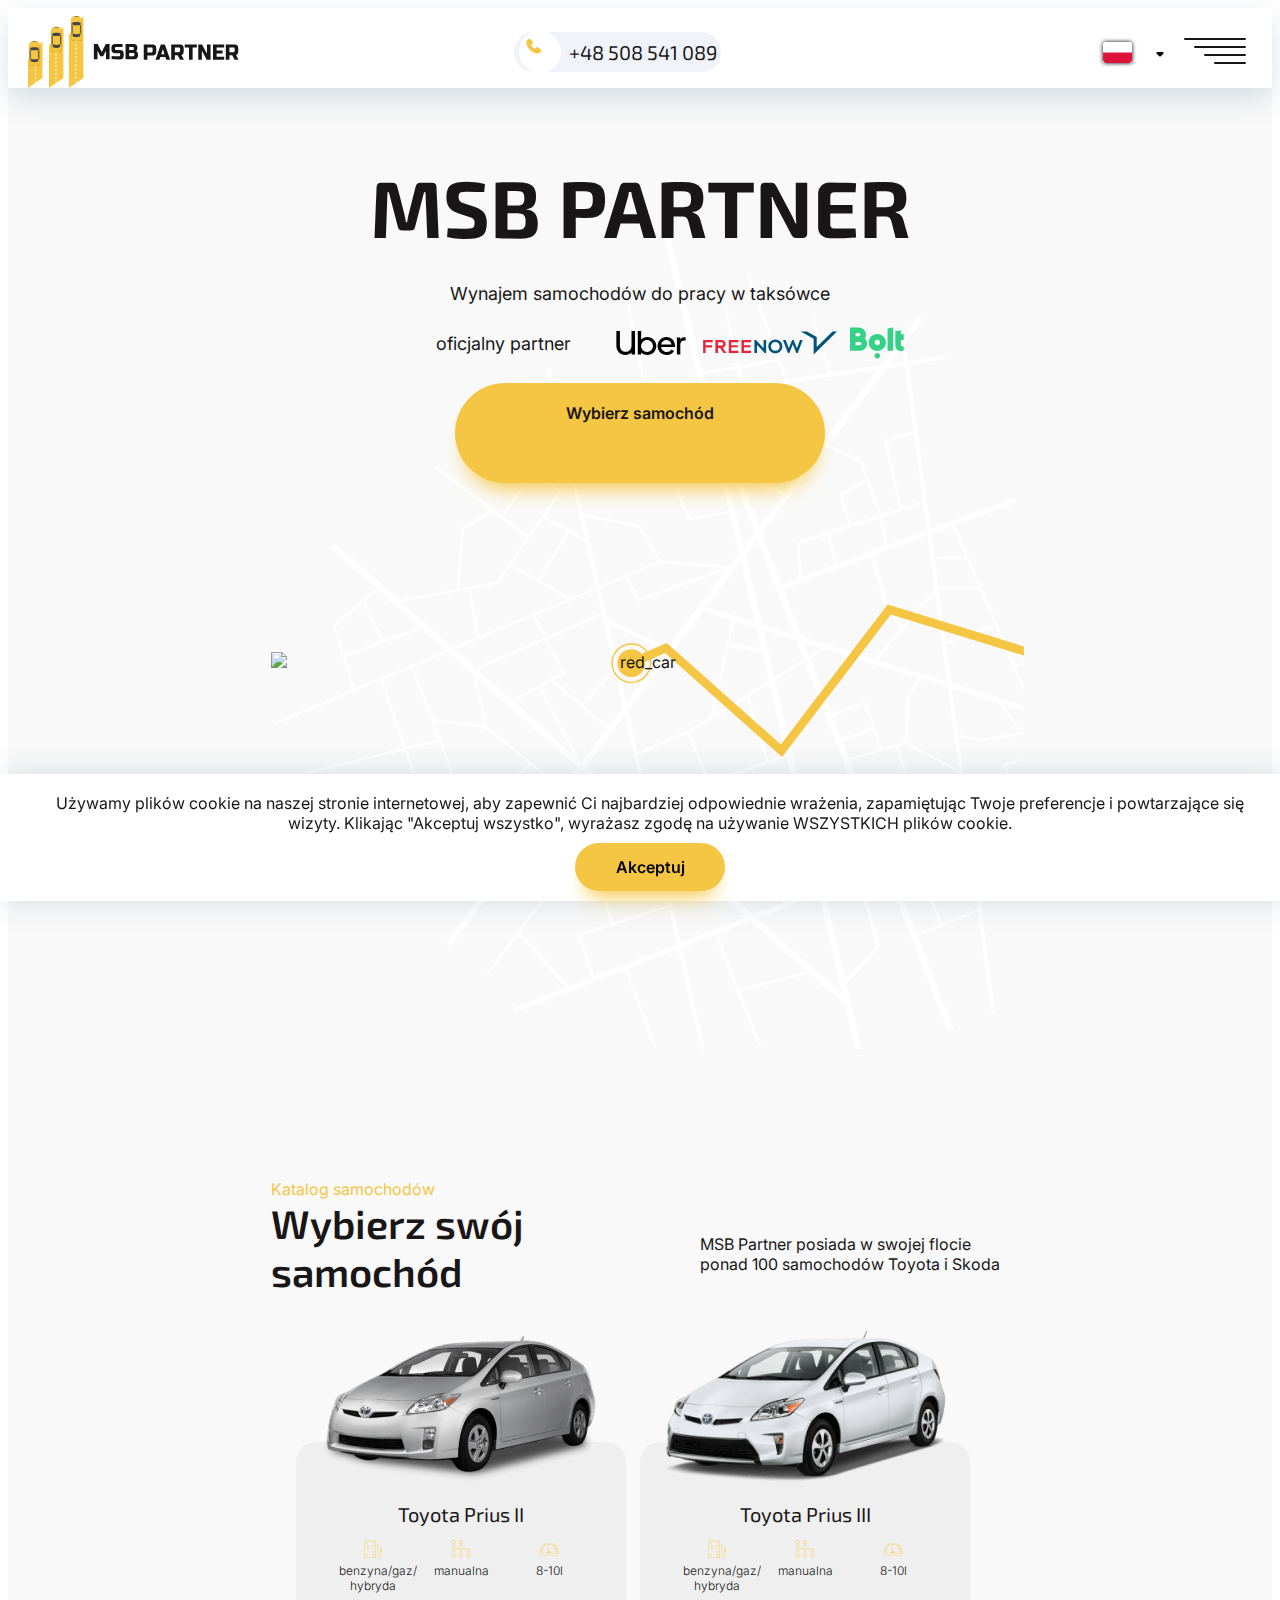
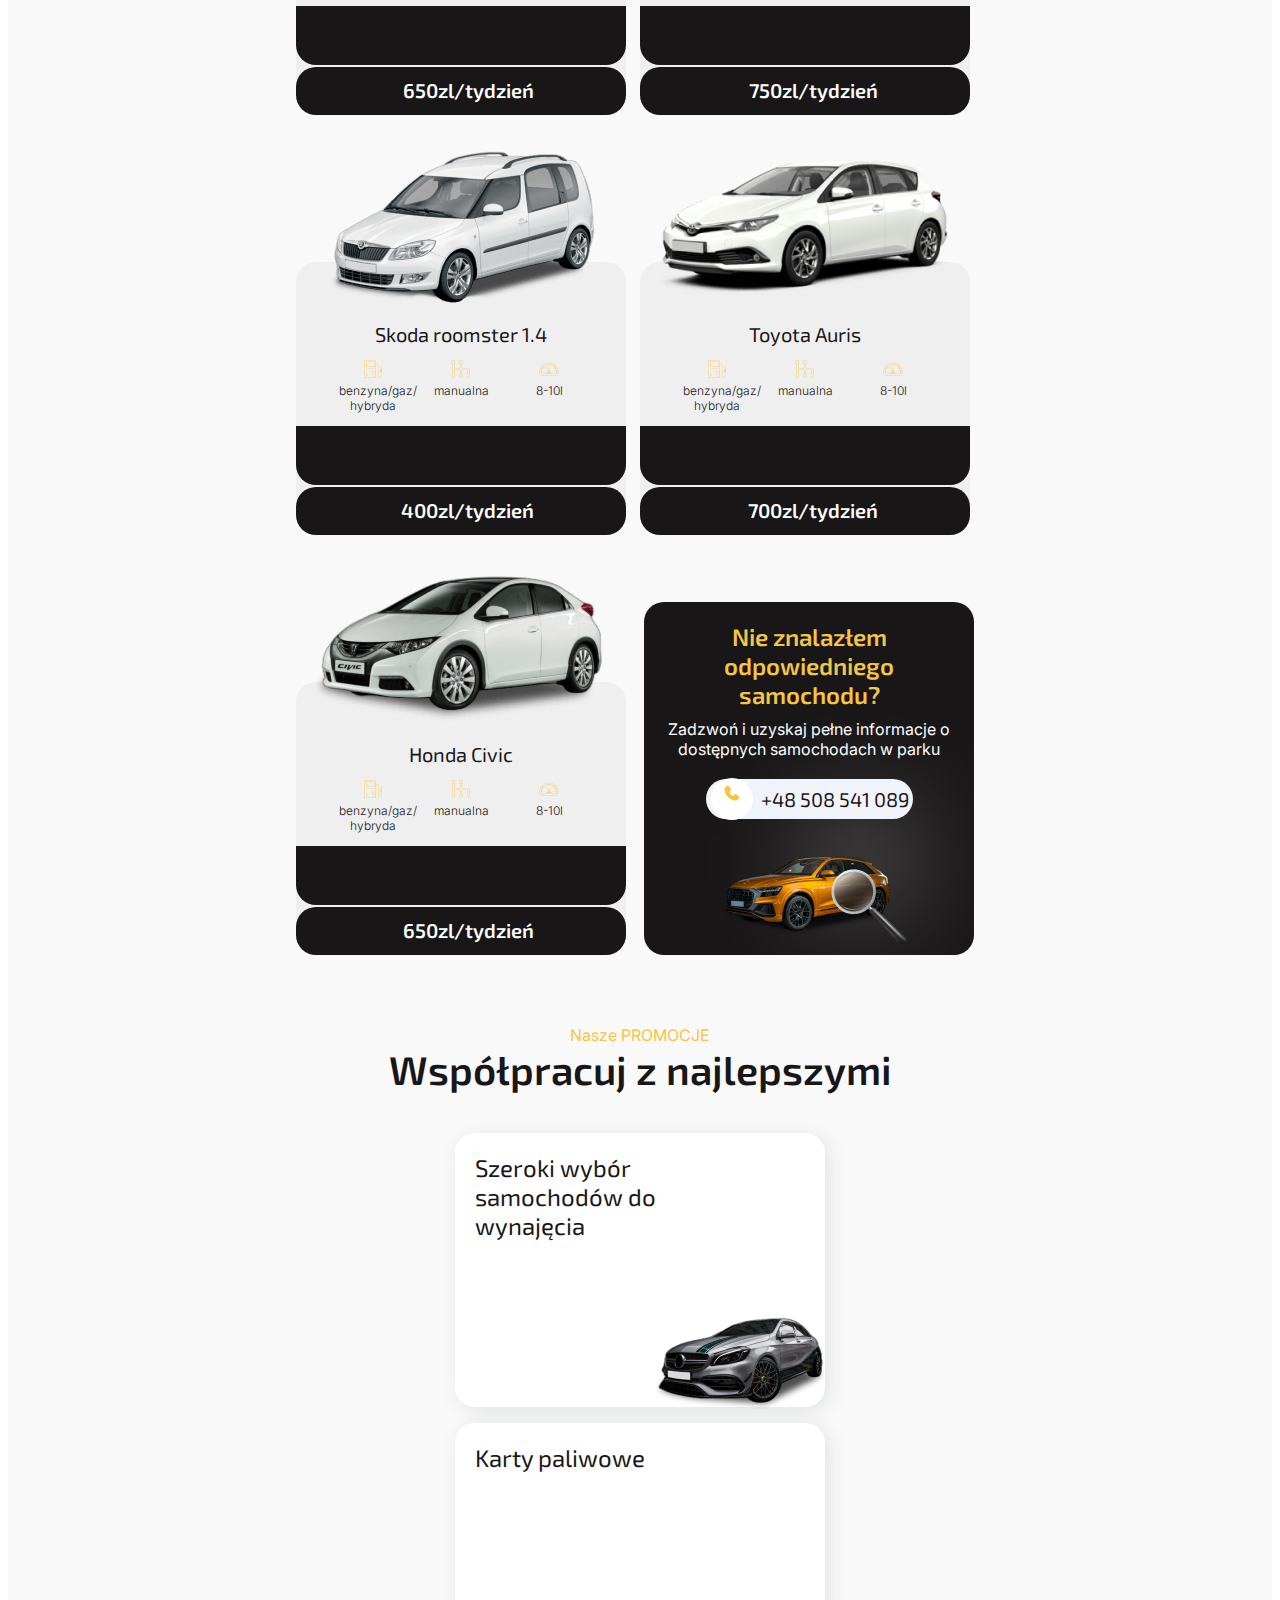
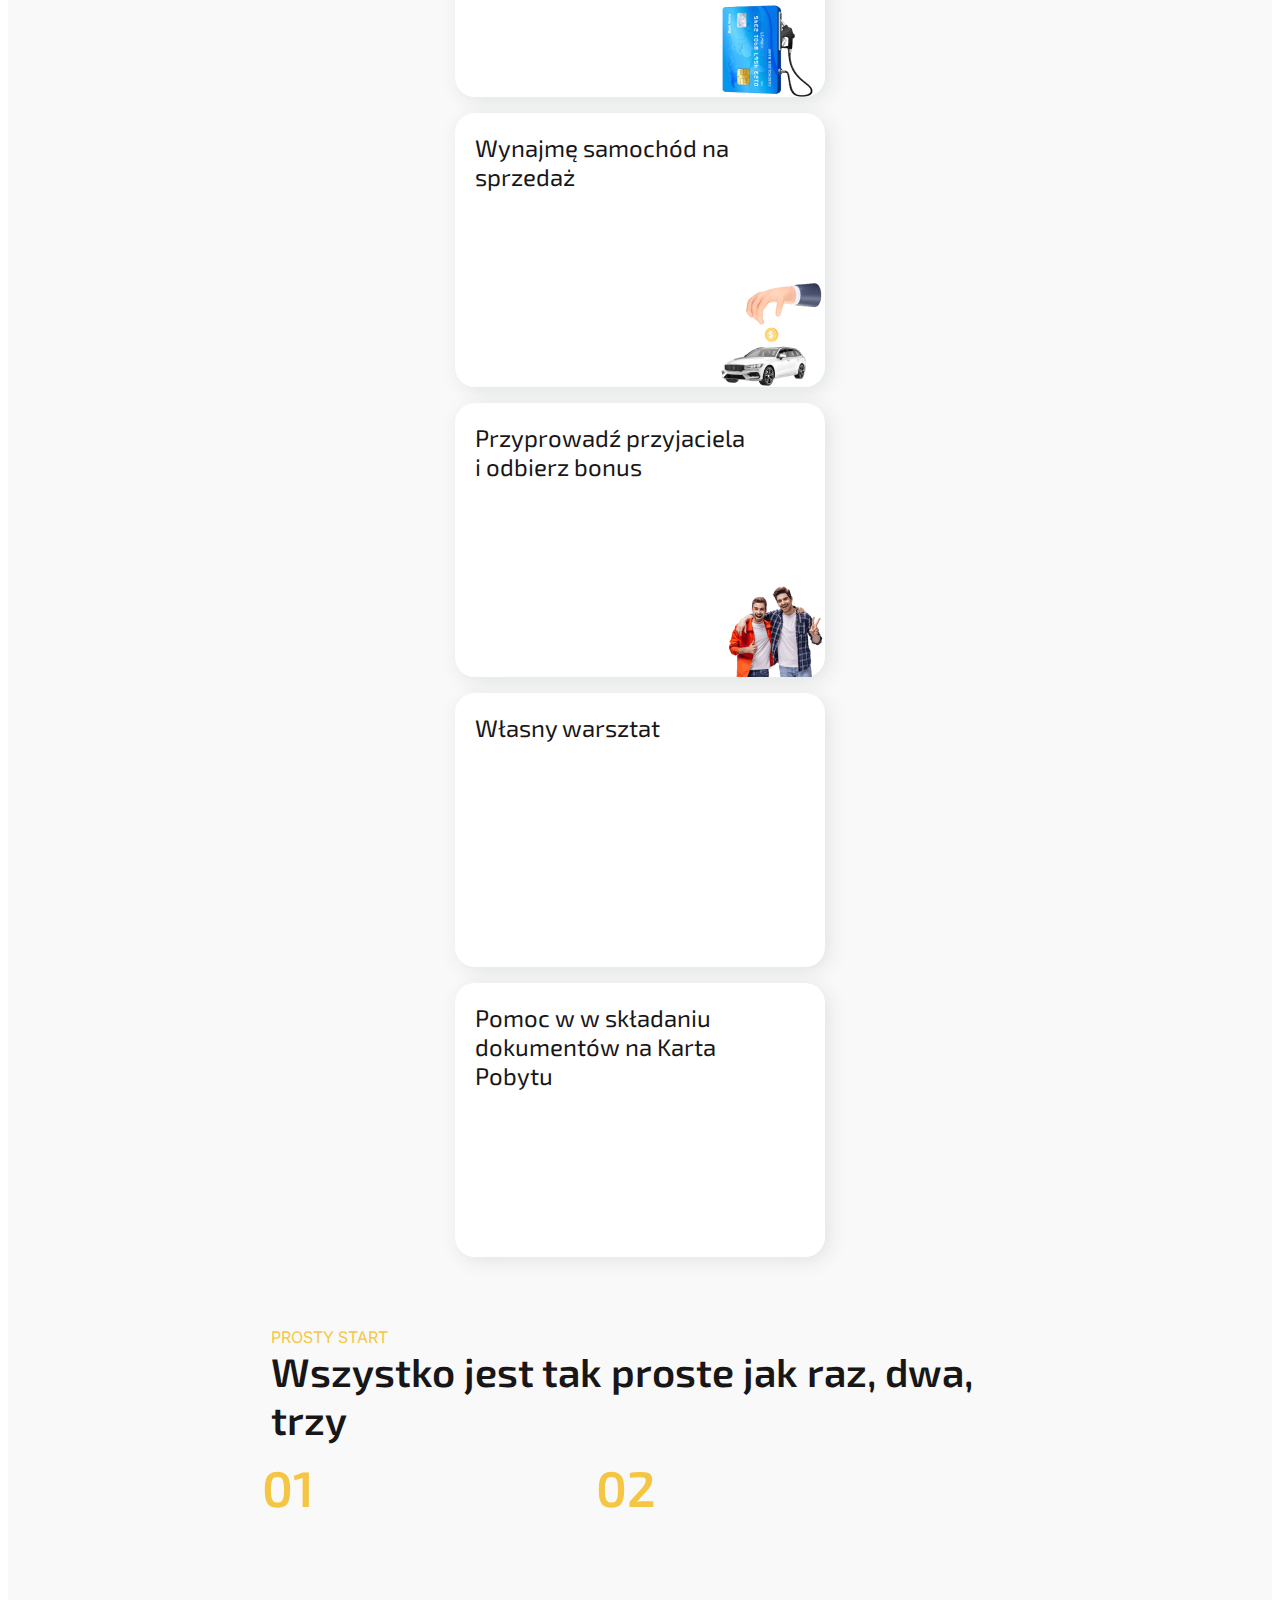
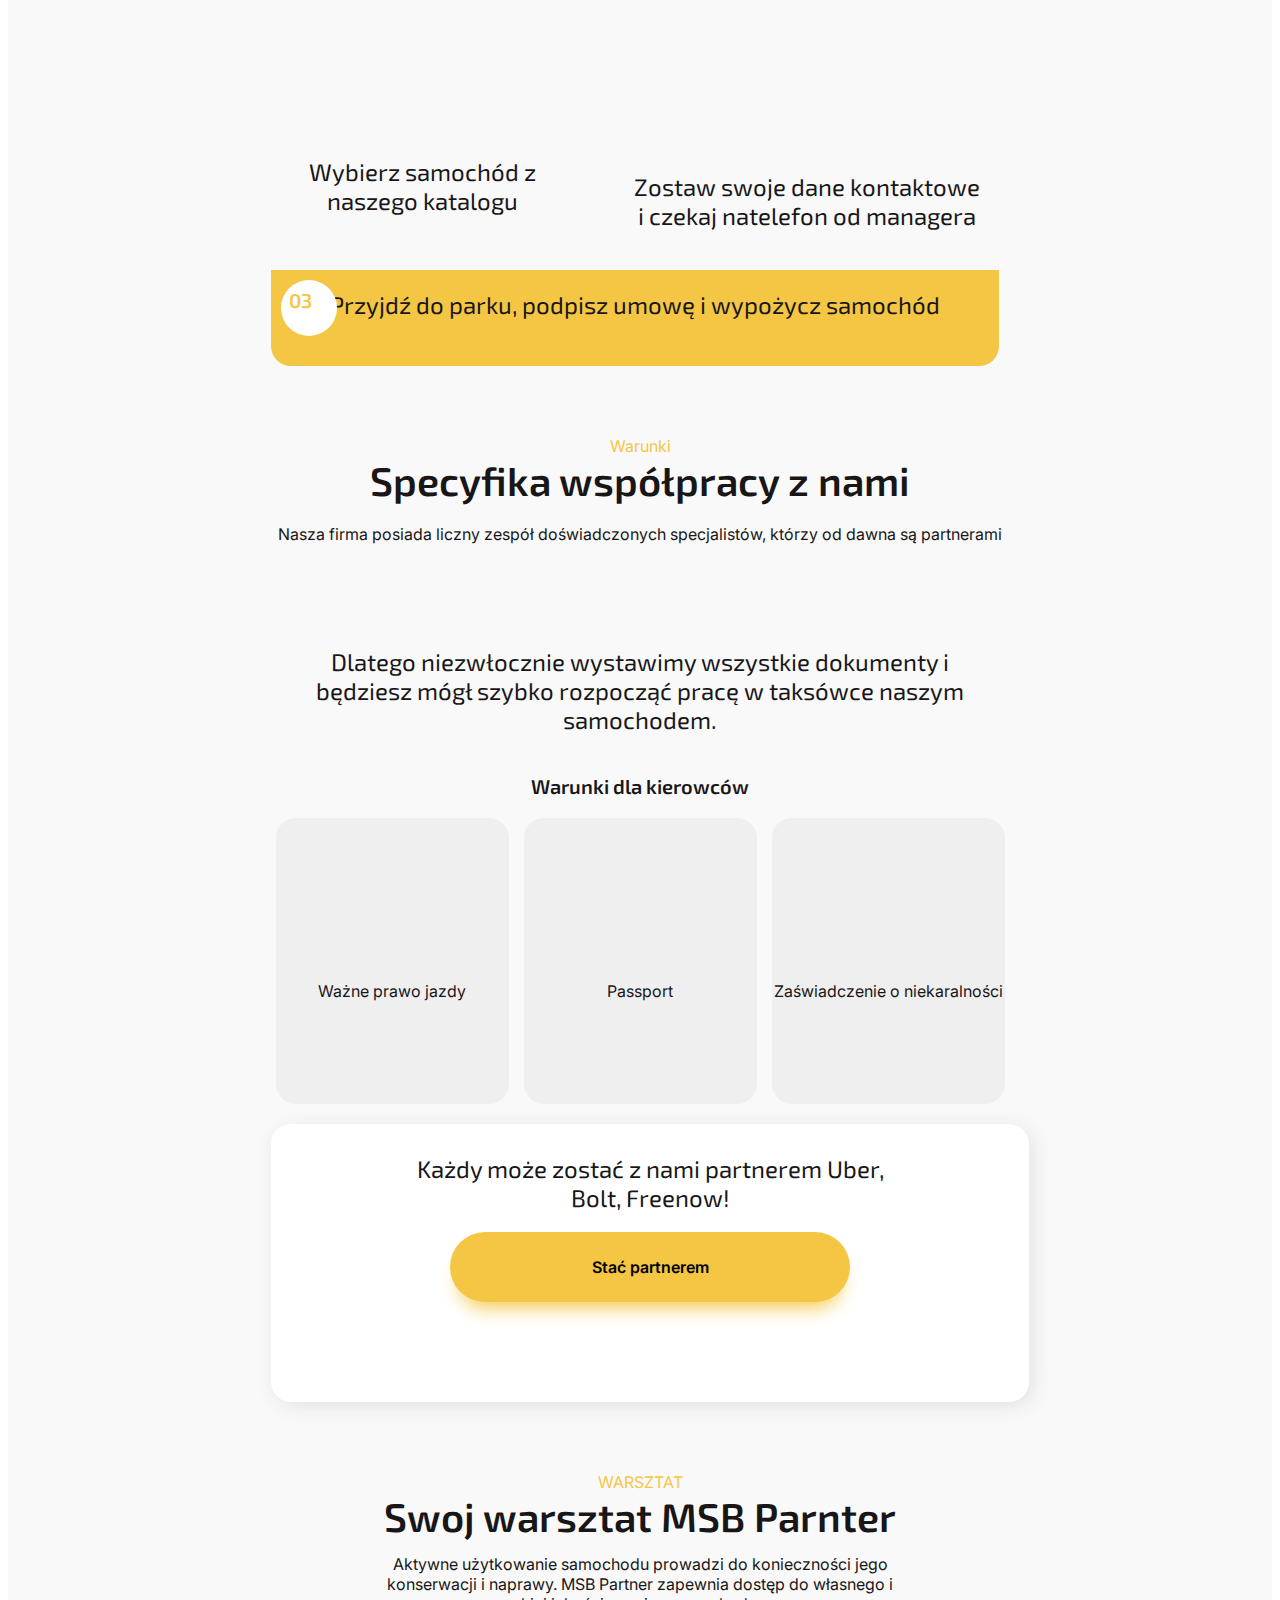
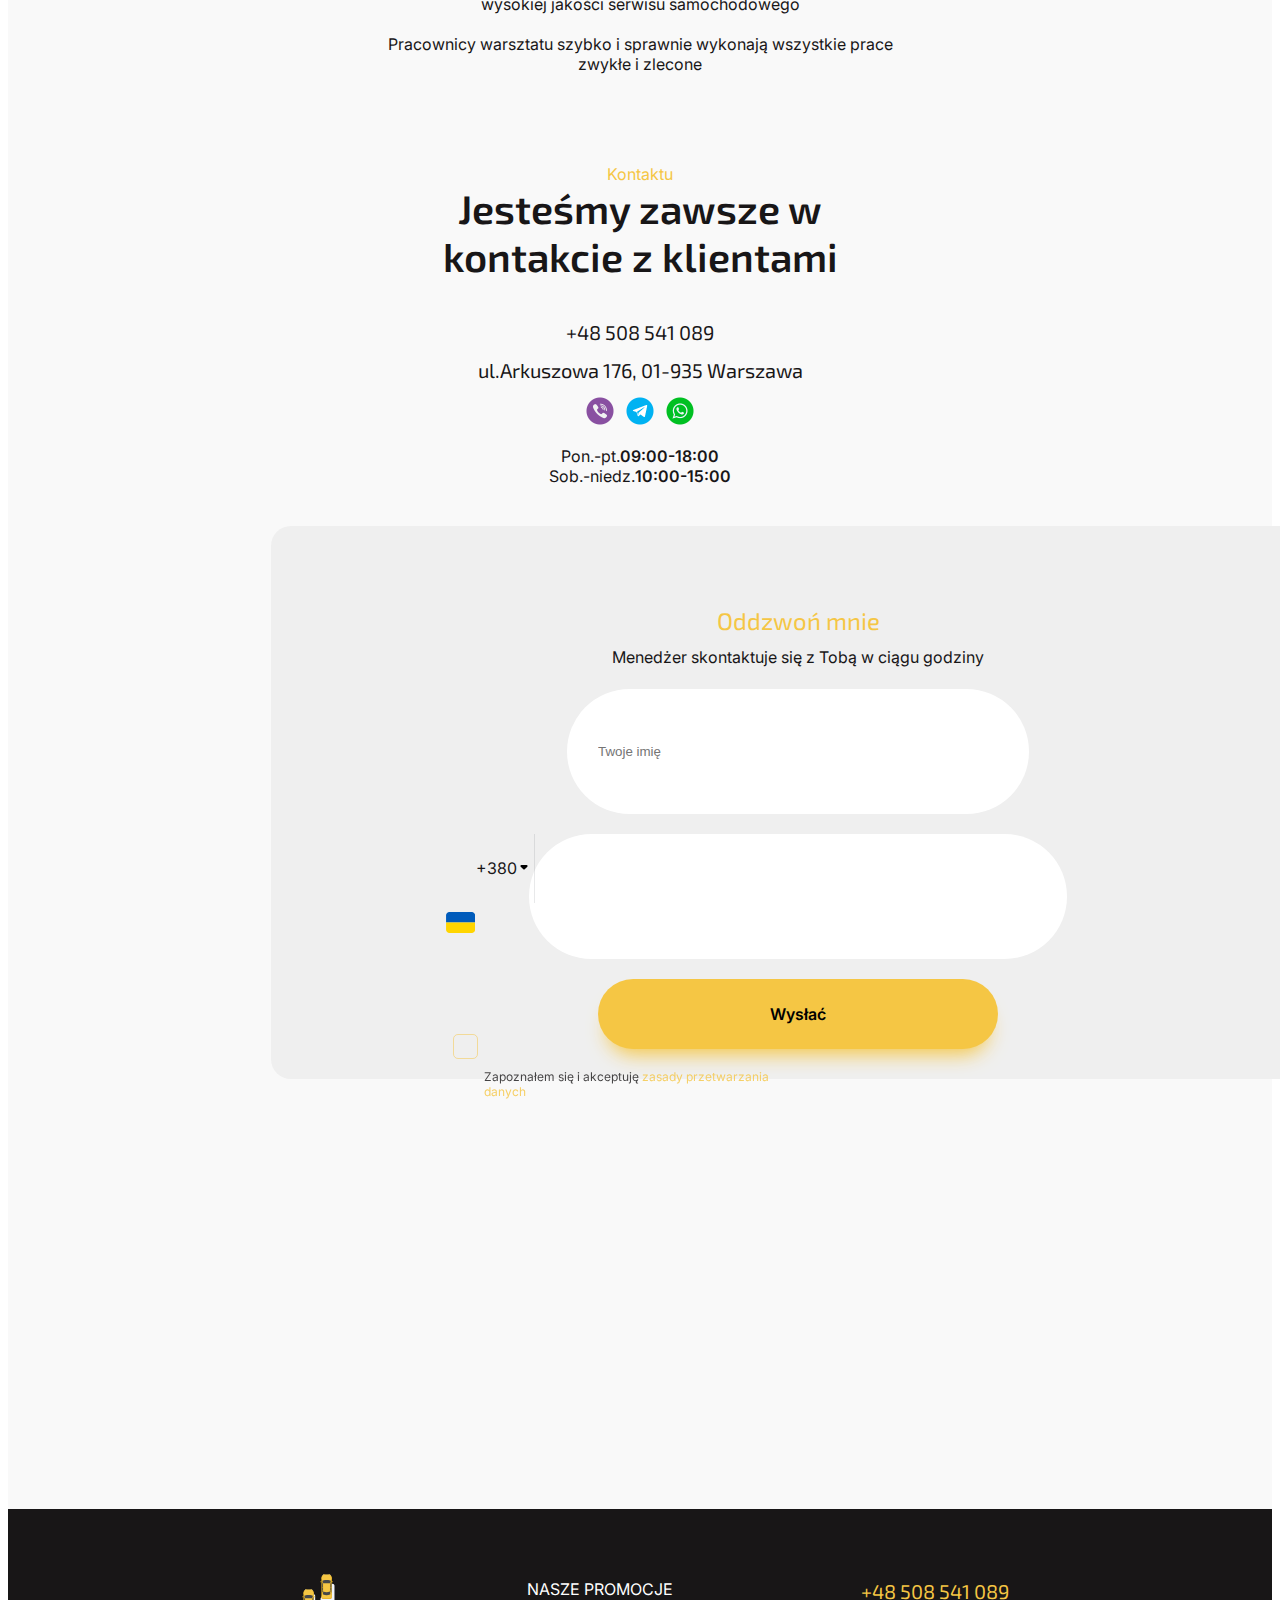
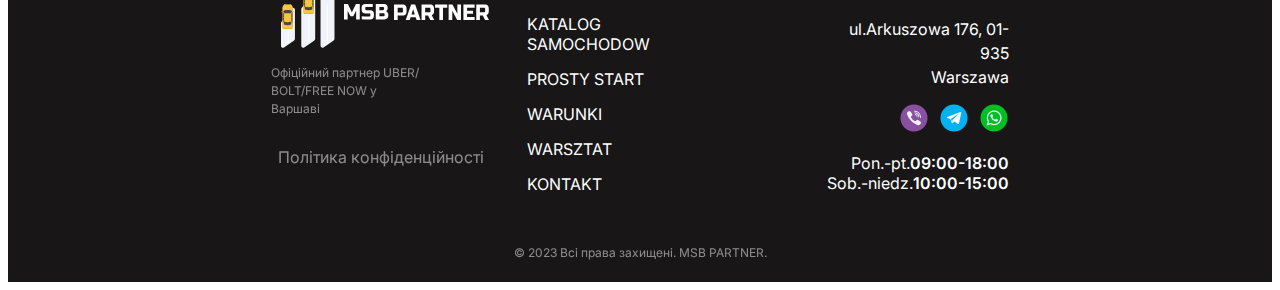
==== index_pl.html @ 636a60bf "added cookies box&rules" ====
<!DOCTYPE html>
<html lang="pl">
<head>
    <meta charset="UTF-8">
    <meta name="viewport" content="width=device-width, initial-scale=1.0">
    <meta name="description" content="Wynajem samochodu w Polsce do pracy w takim! Szeroki wybór">
    <link href="
    https://cdn.jsdelivr.net/npm/basiclightbox@5.0.4/dist/basicLightbox.min.css
    " rel="stylesheet">
    <title>MSB PARTNER</title>
    <link rel="icon" type="image/png" href="./images/favicon-msb.png">
    <link
    rel="stylesheet"
    href="https://cdnjs.cloudflare.com/ajax/libs/modern-normalize/2.0.0/modern-normalize.min.css"
    integrity="sha512-4xo8blKMVCiXpTaLzQSLSw3KFOVPWhm/TRtuPVc4WG6kUgjH6J03IBuG7JZPkcWMxJ5huwaBpOpnwYElP/m6wg=="
    crossorigin="anonymous"
    referrerpolicy="no-referrer"
  />
    <link rel="preconnect" href="https://fonts.googleapis.com">
    <link rel="preconnect" href="https://fonts.gstatic.com" crossorigin>
    <link href="https://fonts.googleapis.com/css2?family=Exo+2:wght@400;600;700&family=Inter:wght@300;400;600&display=swap" rel="stylesheet">
    <link rel="stylesheet" href="./css/styles.css">
</head>
<body>
    <header class="header">
            <div class="icon-flexbox">
              <div class="header-icons-flexbox">
                <svg class="icon-logo">
                    <use href="./images/sprite.svg#icon-logo"></use>
                </svg>
                <div class="header-location">
                    <img src="./images/desktop/location-animation.gif" alt="location-animation" loading="lazy">
                <p class="header-location-title">Warszawa</p>
                </div>
              </div>
                <div class="catalog-car-phonebox-button header-button">
                    <div class="catalog-car-phonebox-cell-box">
                        <svg width="18" height="18">
                            <use href="./images/sprite.svg#icon-phone"></use>
                          </svg>
                    </div>
                    <a href="tel:+48508541089"  class="catalog-car-phonebox-number">+48 508 541 089</a>
                </div>   
                <div class="header-flexbox">
                    <div class="header-menu-languages">
                        <div class="js-header-open-lang js-header-close-lang" role="list" aria-expanded="false">
            
                                <div class="js-header-current-lang hamburger-menu-icon-lang"><svg  class="svg-countries header-svg-countries" id="p" width="29" height="21">
                                    <use href="./images/sprite.svg#icon-poland_lang"></use>
                                  </svg></div>
                                  <svg class="header-arrow_down js-header-open-lang" width="10" height="5" >
                                    <use href="./images/sprite.svg#icon-arrow_down"></use>
                                  </svg>
                                  <svg class=" header-arrow_up hidden" width="10" height="5" >
                                    <use href="./images/sprite.svg#icon-arrow_up"></use>
                                  </svg>
                        </div>
                        <div class="language-switcher header-language-switcher js-header-lang-container">
                            <ul class="language-switcher-flexbox">
                                <li>
                                    <svg class="icon-countries" id="u" width="29" height="21">
                                      <use href="./images/sprite.svg#icon-ukr_lang"></use>
                                    </svg>
                                </li>
                                <li>
                                    <svg class="icon-countries" id="a" width="29" height="21" style="border-radius: 2px;">
                                      <use href="./images/sprite.svg#icon-american_lang"></use>
                                    </svg>
                                </li>
                                <li>
                                    <svg class="icon-countries" id="r" width="29" height="21" >
                                      <use href="./images/sprite.svg#icon-rus_lang"></use>
                                    </svg>
                                </li>
                            </ul>
                        </div>
                </div>
                <ul class="contacts-list-icons header-list-icons">
                    <li class="contacts-list-icons-item">
                        <img 
                srcset="./images/icons/viber@1x-min.png 1x, ./images/icons/viber@2x-min.png 2x"
                 src="./images/icons/viber@1x-min.png"
                 loading="lazy"
                alt="viber" 
                width="30"
                height="30">
                    </li>
                    <li class="contacts-list-icons-item">
                        <img 
                srcset="./images/icons/telegram@1x-min.png 1x, ./images/icons/telegram@2x-min.png 2x"
                 src="./images/icons/telegram@1x-min.png"
                 loading="lazy"
                alt="telegram" 
                width="30"
                height="30">
                    </li>
                    <li class="contacts-list-icons-item">
                        <img 
                srcset="./images/icons/whatsapp@1x-min.png 1x, ./images/icons/whatsapp@2x-min.png 2x"
                 src="./images/icons/whatsapp@1x-min.png"
                 loading="lazy"
                alt="whatsapp" 
                width="30"
                height="30">
                    </li>
                </ul>
                <button type="button" class="menu-button js-open-menu" aria-expanded="false"  >
                    <svg class="icon-menu">
                        <use href="./images/sprite.svg#icon-menu"></use>
                    </svg>
                </button>
                <button type="button" class="menu-button-cross js-close-menu hidden" ><svg ><use href="./images/sprite.svg#icon-menu-cross"></use></svg></button>
                </div>
    
              </div>
              <nav class="header-nav">
                <div class="header-nav-list">
                    <ul class="header-nav-list-flex">
                        <li><a class="header-link" href="#benefits">Nasze PROMOCJE </a></li>
                         <li> 
                  <svg class="" width="14" height="14">
                    <use href="./images/sprite.svg#icon-catalog-white"></use>
                  </svg>
                    <a class="header-link hamburger-menu-current-link" href="#catalog">KATALOG Samochodow</a></li>
                        <li> <a class="header-link" href="#start-steps">PROSTY START</a></li>
                        <li>  <a class="header-link" href="#conditions">WARUNKI</a></li>
                        <li><a class="header-link" href="#car-service-station">warsztat</a></li>
                        <li><a class="header-link" href="#contacts">kontakt</a></li>
                    </ul>
                </div>    
               </nav>
    </header>
    <main>
        <section >
            <div class="container hero">
                   <div> 
                    <svg class="icon-background" width="396" height="411">
                    <use href="./images/sprite.svg#icon-background"></use>
                  </svg>
                  <svg class="icon-background-desktop" width="1017" height="882">
                    <use href="./images/sprite.svg#icon-background_desktop"></use>
                  </svg>
                  <h1 class="hero-title">MSB PARTNER</h1>
                <div class="header-check">
                    <img class="check-animation" src="./images/desktop/check-animation.gif" alt="check-animation" loading="lazy" width="40" height="40">
                    <p class="hero-text">Wynajem samochodów do pracy w taksówce</p>
                </div>
                 <div class="header-check">
                    <img class="check-animation" src="./images/desktop/check-animation.gif" loading="lazy" alt="check-animation" width="40" height="40">
                    <p class="hero-text hero-partner">oficjalny partner</p>
                 </div>
                    <div class="logo-flexbox">
                     <svg>
                         <use href="./images/sprite.svg#icon-logo-uber"></use>
                       </svg>
                       <svg>
                         <use href="./images/sprite.svg#icon-logo-freenow"></use>
                       </svg>
                       <svg>
                           <use href="./images/sprite.svg#icon-logo-bolt"></use>
                         </svg>
                    </div>
                <a href="#catalog" class="hero-button-link-text hero-button">Wybierz samochód</a>
                    </div>
                    <div><img
                        class="hero-car-img" 
                        src="./images/bg-car.png"
                        width="759"
                        height="470"
                        loading="lazy"
                        alt="red_car"
                      /></div>
            </div>  
        </section>
        <section id="catalog">
            <div class="container catalog">
                <h2 class="catalog-title">Katalog samochodów</h2>
               <div class="catalog-text-flex">
                <h3 class="catalog-text">Wybierz swój samochód</h3>
                <p class="catalog-paragraph">MSB Partner posiada w swojej flocie ponad 100 samochodów Toyota i Skoda </p>
               </div>
                <ul class="catalog-car-list">
                    <li class="catalog-car-item">
                        <img 
                        class="catalog-car-img"
                        srcset="./images/cars-catalog/toyota_prius_II@1x-min.png 1x, ./images/cars-catalog/toyota_prius_II@2x-min.png 2x"
                         src="./images/cars-catalog/toyota_prius_II@1x-min.png"
                         loading="lazy"
                        alt="toyota_prius_II" 
                         width="290" height="155" >
                        <div class="catalog-car">
                            <h4 class="catalog-car-title">Toyota Prius II</h4>
                            <ul class="catalog-car-flexbox">
                                <li>
                                    <svg class="" width="20" height="20">
                                      <use href="./images/sprite.svg#icon-petrol"></use>
                                    </svg>
                                    <p class="catalog-car-text">benzyna/gaz/ hybryda</p>
                                </li>
                                <li>
                                    <svg class="" width="20" height="20">
                                        <use href="./images/sprite.svg#icon-gears"></use>
                                      </svg>
                                      <p class="catalog-car-text">manualna</p>
                                </li>
                                <li>
                                    <svg class="" width="20" height="20">
                                        <use href="./images/sprite.svg#icon-speed"></use>
                                      </svg>
                                      <p class="catalog-car-text">8-10l </p>
                                </li>
                            </ul>
                            <div class="catalog-car-overlay">
                               <div class="catalog-car-overlay-margin">
                                <div class="catalog-car-overlay-flexbox"> <p class="catalog-car-overlay-title">Miesiąc </p>
                                    <p class="catalog-car-overlay-text">2880zl</p></div>
                                    <div class="catalog-car-overlay-line"></div>
                               </div>
                               <div>
                                <div class="catalog-car-overlay-flexbox"> <p class="catalog-car-overlay-title">1-2 dni</p>
                                    <p class="catalog-car-overlay-text">93-186zl</p></div>
                                    <div class="catalog-car-overlay-line"></div>
                               </div>
                               <button type="button" class="catalog-car-overlay-button"> Wynajem </button>
                            </div>
                            <div class="catalog-car-price">
                                <p class="catalog-car-price-title">650zl/tydzień</p>
                            </div>
                            
                        </div>
                    </li>
    
                    <li class="catalog-car-item">
                        <img 
                            srcset="./images/cars-catalog/toyota_prius_III@1x-min.png 1x, ./images/cars-catalog/toyota_prius_III@2x-min.png 2x"
                             src="./images/cars-catalog/toyota_prius_III@1x-min.png"
                             loading="lazy"
                            alt="toyota_prius_III" 
                            class="catalog-car-img"
                             width="290" height="155" >
                        <div class="catalog-car">
                            
                            <h4 class="catalog-car-title">Toyota Prius ІІІ </h4>
                            <ul class="catalog-car-flexbox">
                                <li>
                                    <svg class="" width="20" height="20">
                                      <use href="./images/sprite.svg#icon-petrol"></use>
                                    </svg>
                                    <p class="catalog-car-text">benzyna/gaz/ hybryda</p>
                                </li>
                                <li>
                                    <svg class="" width="20" height="20">
                                        <use href="./images/sprite.svg#icon-gears"></use>
                                      </svg>
                                      <p class="catalog-car-text">manualna</p>
                                </li>
                                <li>
                                    <svg class="" width="20" height="20">
                                        <use href="./images/sprite.svg#icon-speed"></use>
                                      </svg>
                                      <p class="catalog-car-text">8-10l </p>
                                </li>
                            </ul>
                            <div class="catalog-car-overlay">
                               <div class="catalog-car-overlay-margin">
                                <div class="catalog-car-overlay-flexbox"> <p class="catalog-car-overlay-title">Miesiąc </p>
                                    <p class="catalog-car-overlay-text">3320zl</p></div>
                                    <div class="catalog-car-overlay-line"></div>
                               </div>
                               <div>
                                <div class="catalog-car-overlay-flexbox"> <p class="catalog-car-overlay-title">1-2 dni</p>
                                    <p class="catalog-car-overlay-text">107-214zl</p></div>
                                    <div class="catalog-car-overlay-line"></div>
                               </div>
                               <button type="button" class="catalog-car-overlay-button "> Wynajem </button>
                            </div>
                            <div class="catalog-car-price">
                                <p class="catalog-car-price-title">750zl/tydzień</p>
                            </div>
                            
                        </div>
                    </li>
                   
                    <li class="catalog-car-item">
                        <img 
                            srcset="./images/cars-catalog/skoda_roomster@1x-min.png 1x, ./images/cars-catalog/skoda_roomster@2x-min.png 2x"
                             src="./images/cars-catalog/skoda_roomster@1x-min.png"
                             loading="lazy"
                            alt="skoda_roomster" 
                            class="catalog-car-img"
                             width="290" height="155" >
                        <div class="catalog-car">
                            
                            <h4 class="catalog-car-title">Skoda roomster 1.4</h4>
                            <ul class="catalog-car-flexbox">
                                <li>
                                    <svg class="" width="20" height="20">
                                      <use href="./images/sprite.svg#icon-petrol"></use>
                                    </svg>
                                    <p class="catalog-car-text">benzyna/gaz/ hybryda</p>
                                </li>
                                <li>
                                    <svg class="" width="20" height="20">
                                        <use href="./images/sprite.svg#icon-gears"></use>
                                      </svg>
                                      <p class="catalog-car-text">manualna</p>
                                </li>
                                <li>
                                    <svg class="" width="20" height="20">
                                        <use href="./images/sprite.svg#icon-speed"></use>
                                      </svg>
                                      <p class="catalog-car-text">8-10l </p>
                                </li>
                            </ul>
                            <div class="catalog-car-overlay">
                               <div class="catalog-car-overlay-margin">
                                <div class="catalog-car-overlay-flexbox"> <p class="catalog-car-overlay-title">Miesiąc </p>
                                    <p class="catalog-car-overlay-text">1770zl</p></div>
                                    <div class="catalog-car-overlay-line"></div>
                               </div>
                               <div>
                                <div class="catalog-car-overlay-flexbox"> <p class="catalog-car-overlay-title">1-2 dni</p>
                                    <p class="catalog-car-overlay-text">57-114zl</p></div>
                                    <div class="catalog-car-overlay-line"></div>
                               </div>
                               <button type="button" class="catalog-car-overlay-button "> Wynajem </button>
                            </div>
                            <div class="catalog-car-price">
                                <p class="catalog-car-price-title">400zl/tydzień</p>
                            </div>
                            
                        </div>
                    </li>
                   
                    <li class="catalog-car-item">
                        <img 
                            srcset="./images/cars-catalog/toyota_auris@1x-min.png 1x, ./images/cars-catalog/toyota_auris@2x-min.png 2x"
                             src="./images/cars-catalog/toyota_auris@1x-min.png"
                             loading="lazy"
                            alt="toyota_auris" 
                            class="catalog-car-img"
                             width="290" height="155" >
                        <div class="catalog-car">
                            
                            <h4 class="catalog-car-title">Toyota Auris</h4>
                            <ul class="catalog-car-flexbox">
                                <li>
                                    <svg class="" width="20" height="20">
                                      <use href="./images/sprite.svg#icon-petrol"></use>
                                    </svg>
                                    <p class="catalog-car-text">benzyna/gaz/ hybryda</p>
                                </li>
                                <li>
                                    <svg class="" width="20" height="20">
                                        <use href="./images/sprite.svg#icon-gears"></use>
                                      </svg>
                                      <p class="catalog-car-text">manualna</p>
                                </li>
                                <li>
                                    <svg class="" width="20" height="20">
                                        <use href="./images/sprite.svg#icon-speed"></use>
                                      </svg>
                                      <p class="catalog-car-text">8-10l </p>
                                </li>
                            </ul>
                            <div class="catalog-car-overlay">
                               <div class="catalog-car-overlay-margin">
                                <div class="catalog-car-overlay-flexbox"> <p class="catalog-car-overlay-title">Miesiąc </p>
                                    <p class="catalog-car-overlay-text">3100zl</p></div>
                                    <div class="catalog-car-overlay-line"></div>
                               </div>
                               <div>
                                <div class="catalog-car-overlay-flexbox"> <p class="catalog-car-overlay-title">1-2 dni</p>
                                    <p class="catalog-car-overlay-text">100-200zl</p></div>
                                    <div class="catalog-car-overlay-line"></div>
                               </div>
                               <button type="button" class="catalog-car-overlay-button"> Wynajem </button>
                            </div>
                            <div class="catalog-car-price">
                                <p class="catalog-car-price-title">700zl/tydzień</p>
                            </div>
                            
                        </div>
                    </li>
                    
                    <li class="catalog-car-item">
                        <img 
                            srcset="./images/cars-catalog/honda_civic@1x-min.png 1x, ./images/cars-catalog/honda_civic@2x-min.png 2x"
                             src="./images/cars-catalog/honda_civic@1x-min.png"
                             loading="lazy"
                            alt="honda_civic" 
                            class="catalog-car-img"
                             width="290" height="155" >
                        <div class="catalog-car">
                            
                            <h4 class="catalog-car-title">Honda Civic</h4>
                            <ul class="catalog-car-flexbox">
                                <li>
                                    <svg class="" width="20" height="20">
                                      <use href="./images/sprite.svg#icon-petrol"></use>
                                    </svg>
                                    <p class="catalog-car-text">benzyna/gaz/ hybryda</p>
                                </li>
                                <li>
                                    <svg class="" width="20" height="20">
                                        <use href="./images/sprite.svg#icon-gears"></use>
                                      </svg>
                                      <p class="catalog-car-text">manualna</p>
                                </li>
                                <li>
                                    <svg class="" width="20" height="20">
                                        <use href="./images/sprite.svg#icon-speed"></use>
                                      </svg>
                                      <p class="catalog-car-text">8-10l </p>
                                </li>
                            </ul>
                            <div class="catalog-car-overlay">
                               <div class="catalog-car-overlay-margin">
                                <div class="catalog-car-overlay-flexbox"> <p class="catalog-car-overlay-title">Miesiąc </p>
                                    <p class="catalog-car-overlay-text">2880zl</p></div>
                                    <div class="catalog-car-overlay-line"></div>
                               </div>
                               <div>
                                <div class="catalog-car-overlay-flexbox"> <p class="catalog-car-overlay-title">1-2 dni</p>
                                    <p class="catalog-car-overlay-text">93-186zl</p></div>
                                    <div class="catalog-car-overlay-line"></div>
                               </div>
                               <button type="button" class="catalog-car-overlay-button"> Wynajem </button>
                            </div>
                            <div class="catalog-car-price">
                                <p class="catalog-car-price-title">650zl/tydzień</p>
                            </div>
                            
                        </div>
                    </li>
                </ul>
                <div class="catalog-car-phonebox">
                    <h3 class="catalog-car-phonebox-title">Nie znalazłem odpowiedniego samochodu? </h3>
                    <p class="catalog-car-phonebox-text">Zadzwoń i uzyskaj pełne informacje o dostępnych samochodach w parku</p>
                    <div class="catalog-car-phonebox-button" >
                        <div class="catalog-car-phonebox-cell-box">
                            <svg width="18" height="18">
                                <use href="./images/sprite.svg#icon-phone"></use>
                              </svg>
                        </div>
                        <a href="tel:+48508541089"  class="catalog-car-phonebox-number">+48 508 541 089</a>
                    </div>
                    <picture>
                        <source srcset="./images/mobile/gold_car@1x-min.png 1x, ./images/mobile/gold_car@2x-min.png 2x" media="(max-width: 1511px)"/>
                        <source srcset="./images/desktop/gold_car_desktop@1x-min.png 1x, ./images/desktop/gold_car_desktop@2x-min.png 2x" media="(min-width: 1512px)"/>
                        <img class="catalog-car-phonebook-img-gold-car" src="./images/mobile/gold_car@1x-min.png" loading="lazy" alt="gold-car" />
                      </picture>
                      <picture>
                        <source srcset="./images/mobile/loop@1x-min.png 1x, ./images/mobile/loop@2x-min.png 2x" media="(max-width: 1511px)"/>
                        <source srcset="./images/desktop/loop_desktop@1x-min.png 1x, ./images/desktop/loop_desktop@2x-min.png 2x" media="(min-width: 1512px)"/>
                        <img  class="catalog-car-phonebook-img-loop" src="./images/mobile/loop@1x-min.png" loading="lazy" alt="loop" />
                      </picture>
                    <div class="catalog-car-phonebook-shadow"></div>
                </div>
            </div>
        </section>
        <section id="benefits">
            <div class="container benefits">
                <h2 class="benefits-title">Nasze PROMOCJE</h2>
                <h3 class="benefits-text">Współpracuj z najlepszymi</h3>
                <ul class="benefits-list">
                   <li class="benefits-list-item-flex">
                    <div class="benefits-list-item">
                        <h4 class="benefits-list-item-title">Szeroki wybór samochodów do wynajęcia</h4>
                        <p class="benefits-list-item-text custom">MSB Partner posiada w swojej flocie ponad 100 samochodów</p>
                        <picture>
                            <source srcset="./images/mobile/benefits/grey_car@1x-min.png 1x, ./images/mobile/benefits/grey_car@2x-min.png 2x" media="(max-width: 1511px)"/>
                            <source srcset="./images/desktop/benefits/grey_car_desktop@1x-min.png 1x, ./images/desktop/benefits/grey_car_desktop@2x-min.png 2x" media="(min-width: 1512px)"/>
                            <img class="benefits-list-item-img" src="./images/mobile/benefits/grey_car@1x-min.png" loading="lazy" alt="grey_car" />
                          </picture>
                    </div>
                   </li>
                   <li class="benefits-list-item-flex">
                    <div class="benefits-list-item">
                        <h4 class="benefits-list-item-title">Karty paliwowe</h4>
                        <p class="benefits-list-item-text ">Zapewniamy karty paliwowe. Co pozwoli zaoszczędzić na kosztach paliwa</p>
                        <picture>
                            <source srcset="./images/mobile/benefits/support_card@1x-min.png 1x, ./images/mobile/benefits/support_card@2x-min.png 2x" media="(max-width: 1511px)"/>
                            <source srcset="./images/desktop/benefits/support_card_desktop@1x-min.png 1x, ./images/desktop/benefits/support_card_desktop@2x-min.png 2x" media="(min-width: 1512px)"/>
                            <img class="benefits-list-item-img" src="./images/mobile/benefits/support_card@1x-min.png" loading="lazy" alt="support_card" />
                          </picture>
                    </div>
                   </li>
                   <li class="benefits-list-item-flex">
                    <div class="benefits-list-item">
                        <h4 class="benefits-list-item-title">Wynajmę samochód na sprzedaż</h4>
                        <p class="benefits-list-item-text">Pracując znami w taksówce, możesz odkupić swój samochód.</p>
                         <p class="benefits-list-item-text text-margin">Pierwsza rata od 750 zł.</p>
                         <picture>
                            <source srcset="./images/mobile/benefits/metalic_car@1x-min.png 1x, ./images/mobile/benefits/metalic_car@2x-min.png 2x" media="(max-width: 1511px)" />
                            <source srcset="./images/desktop/benefits/metalic_car_desktop@1x-min.png 1x, ./images/desktop/benefits/metalic_car_desktop@2x-min.png 2x" media="(min-width: 1512px)"/>
                            <img class="benefits-list-item-img" src="./images/mobile/benefits/metalic_car@1x-min.png" loading="lazy" alt="metalic_car" />
                          </picture>
                    </div>
                   </li>
                   <li class="benefits-list-item-flex">
                    <div class="benefits-list-item">
                        <h4 class="benefits-list-item-title">Przyprowadź przyjaciela i odbierz bonus</h4>
                        <p class="benefits-list-item-text">Promocja obowiązuje na stałe. Szczegóły w biurze.</p>
                        <picture>
                            <source srcset="./images/mobile/benefits/friends_car@1x-min.png 1x, ./images/mobile/benefits/friends_car@2x-min.png 2x" media="(max-width: 1511px)"/>
                            <source srcset="./images/desktop/benefits/friends_desktop@1x-min.png 1x, ./images/desktop/benefits/friends_desktop@2x-min.png 2x" media="(min-width: 1512px)"/>
                            <img class="benefits-list-item-img benefits-list-item-img-friends" src="./images/mobile/benefits/friends_car@1x-min.png" loading="lazy" alt="friends" />
                          </picture>
                    </div>
                   </li>
                   <li class="benefits-list-item-flex">
                    <div class="benefits-list-item">
                        <h4 class="benefits-list-item-title">Własny warsztat</h4>
                        <p class="benefits-list-item-text custom-text">Posiadamy własny wysokiej jakości serwis samochodowy do badań technicznych i naprawy samochodów</p>
                        <picture>
                            <source srcset="./images/mobile/benefits/sto@1x-min.png 1x, ./images/mobile/benefits/sto@2x-min.png 2x" media="(max-width: 1511px)" />
                            <source srcset="./images/desktop/benefits/sto_desktop@1x-min.png 1x, ./images/desktop/benefits/sto_desktop@2x-min.png 2x" media="(min-width: 1512px)"/>
                            <img class="benefits-list-item-img" src="./images/mobile/benefits/sto@1x-min.png" loading="lazy" alt="car-service" />
                          </picture>
                    </div>
                   </li>
                   <li class="benefits-list-item-flex">
                    <div class="benefits-list-item">
                        <h4 class="benefits-list-item-title">Pomoc w w składaniu dokumentów na Karta Pobytu</h4>
                        <p class="benefits-list-item-text custom-text"> Pomożemy Ci ze kartą pobuty, jeśli wynajmujesz samochód na 3 miesiące lub dłużej.</p>
                        <picture>
                            <source srcset="./images/mobile/benefits/card@1x-min.png 1x, ./images/mobile/benefits/card@2x-min.png 2x" media="(max-width: 1511px)" />
                            <source srcset="./images/desktop/benefits/card_desktop@1x-min.png 1x, ./images/desktop/benefits/card_desktop@2x-min.png 2x" media="(min-width: 1512px)"/>
                            <img   class="benefits-list-item-img-secondcard" src="./images/mobile/benefits/card@1x-min.png" loading="lazy" alt="card" />
                          </picture>
                          <picture>
                            <source srcset="./images/mobile/benefits/card@1x-min.png 1x, ./images/mobile/benefits/card@2x-min.png 2x" media="(max-width: 1511px)"/>
                            <source srcset="./images/desktop/benefits/card_desktop@1x-min.png 1x, ./images/desktop/benefits/card_desktop@2x-min.png 2x" media="(min-width: 1512px)"/>
                            <img class="benefits-list-item-img" src="./images/mobile/benefits/card@1x-min.png" loading="lazy" alt="card" />
                          </picture>
                    </div>
                   </li>

                </ul>
            </div>
        </section>
        <section id="start-steps">
            <div class="container start-steps">
                <div>
                    <h2 class="start-steps-title">PROSTY START</h2>
                    <h3 class="start-steps-text">Wszystko jest tak proste jak raz, dwa, trzy</h3>
                    <img 
                                class="start-steps-arrow"
                                srcset="./images/desktop/start-steps-arrow@1x-min.png 1x, ./images/desktop/start-steps-arrow@2x-min.png 2x"
                                 src="./images/desktop/start-steps-arrow@1x-min.png"
                                 loading="lazy"
                                alt="steps-arrow" 
                      >
                      <img 
                      class="start-steps-arrow02"
                      srcset="./images/desktop/start-steps-arrow02@1x-min.png 1x, ./images/desktop/start-steps-arrow02@2x-min.png 2x"
                       src="./images/desktop/start-steps-arrow02@1x-min.png"
                       loading="lazy"
                      alt="steps-arrow02" 
            >
                    <ul class="start-steps-list">
                        <li>
                            <div class="start-steps-list-item">
                                <p class="start-steps-list-item-title">01</p>
                                <img 
                                class="start-steps-list-item-img"
                                srcset="./images/mobile/start-steps/catalog@1x-min.png 1x, ./images/mobile/start-steps/catalog@2x-min.png 2x"
                                 src="./images/mobile/start-steps/catalog@1x-min.png"
                                 loading="lazy"
                                alt="catalog" 
                                width="330"
                                height="253">
                                <p class="start-steps-list-item-text start-steps-text-width01">Wybierz samochód z naszego katalogu</p>
                            </div>
                        </li>
                        <li>
                            <div class="start-steps-list-item">
                                <p class="start-steps-list-item-title start-steps-custom-margin">02</p>
                                <img 
                                class="start-steps-list-item-img"
                                srcset="./images/mobile/start-steps/laptop@1x-min.png 1x, ./images/mobile/start-steps/laptop@2x-min.png 2x"
                                 src="./images/mobile/start-steps/laptop@1x-min.png"
                                 loading="lazy"
                                alt="laptop" 
                                width="330"
                                height="285">
                                <p class="start-steps-list-item-text start-steps-text-width02">Zostaw swoje dane kontaktowe i czekaj natelefon od managera</p>
                            </div>
                        </li>
                    </ul>
                </div>
                <div class="start-steps-list-item start-steps-third-img">
                    <div class="start-steps-title-box"><p class="start-steps-list-item-third-title ">03</p></div>
                    <picture>
                        <source srcset="./images/mobile/start-steps/keys@1x-min.jpg 1x, ./images/mobile/start-steps/keys@2x-min.jpg 2x" media="(max-width: 767px), (min-width: 1512px)"/>
                        <source srcset="./images/desktop/keys-steps_desktop@1x-min.jpg 1x, ./images/desktop/keys-steps_desktop@2x-min.jpg 2x" media="(min-width: 768px)"/>
                        <img class="start-steps-list-item-third-img-width" src="./images/mobile/start-steps/keys@1x-min.jpg" loading="lazy" alt="keys" />
                      </picture>
                   <div class="start-steps-text-box"> <p class="start-steps-list-item-text">Przyjdź do parku, podpisz umowę i wypożycz samochód</p></div>
                </div>
            </div>
        </section>
        <section id="conditions">
            <div class="container conditions">
                <h2 class="conditions-title">Warunki</h2>
                <h3 class="conditions-text">Specyfika współpracy z nami</h3>
                <p>Nasza firma posiada liczny zespół doświadczonych specjalistów, którzy od dawna są partnerami</p>
                <ul class="conditions-list-icons">
                    <li class="conditions-list-icons-item">
                        <img 
                        srcset="./images/icons/uber@1x-min.png 1x, ./images/icons/uber@2x-min.png 2x"
                         src="./images/icons/uber@1x-min.png"
                         loading="lazy"
                        alt="icon-uber" 
                        width="119"
                        height="43">
                    </li>
                    <li class="conditions-list-icons-item ">
                        <img 
                        srcset="./images/icons/freenow@1x-min.png 1x, ./images/icons/freenow@2x-min.png 2x"
                         src="./images/icons/freenow@1x-min.png"
                         loading="lazy"
                        alt="icon-uber" 
                        width="239"
                        height="43">
                    </li>
                    <li class="conditions-list-icons-item ">
                        <img 
                        srcset="./images/icons/bolt@1x-min.png 1x, ./images/icons/bolt@2x-min.png 2x"
                         src="./images/icons/bolt@1x-min.png"
                         loading="lazy"
                        alt="icon-uber" 
                        width="74"
                        height="43">
                        
                </li>
                </ul>
                <h4 class="start-steps-list-item-text conditions-text-width">Dlatego niezwłocznie wystawimy wszystkie dokumenty i będziesz mógł szybko rozpocząć pracę w taksówce naszym samochodem.</h4>
                <p class="conditions-drivers-title">Warunki dla kierowców</p>
                <ul class="conditions-drivers-list">
                    <li>
                        <div class="conditions-drivers-list-box">
                            <img 
                        class="conditions-drivers-list-box-img"
                        srcset="./images/mobile/conditions/driver_licence@1x-min.png 1x, ./images/mobile/conditions/driver_licence@2x-min.png 2x"
                         src="./images/mobile/conditions/driver_licence@1x-min.png"
                         loading="lazy"
                        alt="driver-licence" 
                        width="189"
                        height="124">
                        <p class="conditions-drivers-text">Ważne prawo jazdy</p>
                        </div>
                    </li>
                    <li>
                        <div class="conditions-drivers-list-box">
                            <img 
                        class="conditions-drivers-list-box-img"
                        srcset="./images/mobile/conditions/pasport@1x-min.png 1x, ./images/mobile/conditions/pasport@2x-min.png 2x"
                         src="./images/mobile/conditions/pasport@1x-min.png"
                         loading="lazy"
                        alt="passport" 
                        width="161"
                        height="124">
                        <p class="conditions-drivers-text">Passport</p>
                        </div>
                    </li>
                    <li>
                        <div class="conditions-drivers-list-box">
                            <img 
                        class="conditions-drivers-list-box-img"
                        srcset="./images/mobile/conditions/document@1x-min.png 1x, ./images/mobile/conditions/document@2x-min.png 2x"
                         src="./images/mobile/conditions/document@1x-min.png"
                         loading="lazy"
                        alt="document" 
                        width="111"
                        height="124">
                        <p class="conditions-drivers-text conditions-drivers-text-custom-width">Zaświadczenie o niekaralności</p>
                        </div>
                    </li>
                   </ul>
                   <div class="conditions-partner-box">
                    <p class="conditions-partner-box-title">Każdy może zostać z nami partnerem Uber, Bolt, Freenow!</p>
                    <button type="button" class="conditions-partner-box-button js-modal">Stać partnerem</button>
                   </div>
            </div>
        </section>
        <section id="car-service-station">
            <div class="container car-service-station">
                <div><h2 class="car-service-station-title">WARSZTAT</h2>
                    <h3 class="car-service-station-text">Swoj warsztat MSB Parnter</h3>
                    <p class="car-service-station-paragraph">Aktywne użytkowanie samochodu prowadzi do konieczności jego konserwacji i naprawy. MSB Partner zapewnia dostęp do własnego i wysokiej jakości serwisu samochodowego</p>
                    <p class="car-service-station-paragraph02">Pracownicy warsztatu szybko i sprawnie wykonają wszystkie prace zwykłe i zlecone</p></div>
                <picture>
                    <source srcset="./images/mobile/car_service@1x-min.jpg 1x, ./images/mobile/car_service@2x-min.jpg 2x" media="(max-width: 767px)"/>
                    <source srcset="./images/tablet/car-service_tablet@1x-min.jpg 1x, ./images/tablet/car-service_tablet@2x-min.jpg 2x" media="(min-width: 768px)"/>
                    <source srcset="./images/desktop/car-service_desktop@1x-min.jpg 1x, ./images/desktop/car-service_desktop@2x-min.jpg 2x" media="(min-width: 1500px)"/>
                    <img class="car-service-station-img" src="./images/mobile/car_service@1x-min.jpg" loading="lazy" alt="car-service-station" />
                  </picture>
            </div>
        </section>
        <section id="contacts">
            <div class="container contacts">
                <div>
                    <h2 class="contacts-title">Kontaktu</h2>
                <h3 class="contacts-text">Jesteśmy zawsze w kontakcie z klientami</h3>
                <address>
                    <p class="contacts-address-text">+48 508 541 089</p>
                <a class="contacts-address-link" target="_blank" href="https://www.google.com/maps/place/Arkuszowa+176,+01-935+Warszawa,+%D0%9F%D0%BE%D0%BB%D1%8C%D1%88%D0%B0/@52.2869181,20.8811963,17z/data=!3m1!4b1!4m6!3m5!1s0x471eca0a590a1f25:0xebee24cf7ec60358!8m2!3d52.2869181!4d20.8811963!16s%2Fg%2F11hbqpr7bl?entry=ttu">ul.Arkuszowa 176, 01-935 Warszawa</a>
                <ul class="contacts-list-icons">
                    <li class="contacts-list-icons-item">
                        <img 
                srcset="./images/icons/viber@1x-min.png 1x, ./images/icons/viber@2x-min.png 2x"
                 src="./images/icons/viber@1x-min.png"
                 loading="lazy"
                alt="viber" 
                width="30"
                height="30">
                    </li>
                    <li class="contacts-list-icons-item">
                        <img 
                srcset="./images/icons/telegram@1x-min.png 1x, ./images/icons/telegram@2x-min.png 2x"
                 src="./images/icons/telegram@1x-min.png"
                 loading="lazy"
                alt="telegram" 
                width="30"
                height="30">
                    </li>
                    <li class="contacts-list-icons-item">
                        <img 
                srcset="./images/icons/whatsapp@1x-min.png 1x, ./images/icons/whatsapp@2x-min.png 2x"
                 src="./images/icons/whatsapp@1x-min.png"
                 loading="lazy"
                alt="whatsapp" 
                width="30"
                height="30">
                    </li>
                </ul>
                </address>
                <p>Pon.-pt.<span class="contacts-time-accent">09:00-18:00</span></p>
                <p>Sob.-niedz.<span class="contacts-time-accent">10:00-15:00</span></p>
                </div>
                <div>
                    <form id="contact-form" class="contact-form">
                        <h4 class="contacts-form-title">Oddzwoń mnie</h4>
                    <h5 class="contacts-form-text">Menedżer skontaktuje się z Tobą w ciągu godziny</h5>
                    <input class="contacts-form-input" type="text" name="name" placeholder="Twoje imię" 
                    pattern="^[a-zA-Zа-яА-Я\s'-]*$" 
                    required>             
                        <div class="icon-languages">
                            <div class="js-open-code js-close-code" role="list" aria-expanded="false">
                                 <div class="contacts-form-icon-lang js-current"><svg  class="svg-countries" id="ua" width="29" height="21">
                                    <use href="./images/sprite.svg#icon-ukr_lang"></use>
                                  </svg></div>
                                  <p class="contacts-form-icon-lang-number js-number-switcher">+380</p>
                                  <svg class="contacts-form-icon-arrow_down " width="10" height="5" >
                                    <use href="./images/sprite.svg#icon-arrow_down"></use>
                                  </svg>
                                  <svg class="contacts-form-icon-arrow_up  hidden" width="10" height="5" >
                                    <use href="./images/sprite.svg#icon-arrow_up"></use>
                                  </svg>
                                  <div class="contacts-form-icon-line"></div>
                            </div>
                            <div class="language-switcher js-languages-container">
                                <ul class="language-switcher-flexbox">
                                    <li>
                                        <svg class="svg-countries" id="pl" width="29" height="21">
                                          <use href="./images/sprite.svg#icon-poland_lang"></use>
                                        </svg>
                                    </li>
                                    <li>
                                        <svg class="svg-countries" id="us" width="29" height="21" >
                                          <use href="./images/sprite.svg#icon-american_lang"></use>
                                        </svg>
                                    </li>
                                    <li>
                                        <svg class="svg-countries" id="ru" width="29" height="21" >
                                          <use href="./images/sprite.svg#icon-rus_lang"></use>
                                        </svg>
                                    </li>
                                </ul>
                            </div>
                            <input class="contacts-form-input form-input-number" type="tel" name="number"
                            pattern="\d{9,15}"
                            title="Phone number must be digits"
                            required>
                        </div>
                        <button class="contacts-form-button" type="submit">Wysłać</button>
                        <input type="checkbox" class="contacts-form-custom-chekbox">
                        <svg class="icon-checked" width="25" height="25">
                          <use href="./images/sprite.svg#icon-checkbox"></use>
                        </svg>
                        <p class="contacts-form-aggrement">Zapoznałem się i akceptuję <span class="contacts-form-aggrement-accent js-rules-open">zasady przetwarzania danych</span></p>
                    </form>
                    <div id="submit-success" class="display-hidden form-submit" >
                        <p class="form-submit-text">Twoje dane zostały wysłane - spodziewaj się telefonu od menedżera.</p>
                    </div>
                </div>
            </div>
        </section>   
        <section id="map">
            <div class="container map">
                <h2 hidden>Map</h2>
                <iframe class="map-mobile" src="https://www.google.com/maps/embed?pb=!1m18!1m12!1m3!1d2440.602501032991!2d20.8811963!3d52.2869181!2m3!1f0!2f0!3f0!3m2!1i1024!2i768!4f13.1!3m3!1m2!1s0x471eca0a590a1f25%3A0xebee24cf7ec60358!2zQXJrdXN6b3dhIDE3NiwgMDEtOTM1IFdhcnN6YXdhLCDQn9C-0LvRjNGI0LA!5e0!3m2!1sru!2sua!4v1692003782157!5m2!1sru!2sua" width="360" height="278" style="border:0;" allowfullscreen="" loading="lazy" title="map-mobile" referrerpolicy="no-referrer-when-downgrade"></iframe>
                <iframe class="map-tablet" src="https://www.google.com/maps/embed?pb=!1m14!1m8!1m3!1d2440.602501032991!2d20.8811963!3d52.2869181!3m2!1i1024!2i768!4f13.1!3m3!1m2!1s0x471eca0a590a1f25%3A0xebee24cf7ec60358!2zQXJrdXN6b3dhIDE3NiwgMDEtOTM1IFdhcnN6YXdhLCDQn9C-0LvRjNGI0LA!5e0!3m2!1sru!2sua!4v1692140414726!5m2!1sru!2sua" width="768" height="360" style="border:0;" allowfullscreen="" loading="lazy" title="map-tablet" referrerpolicy="no-referrer-when-downgrade"></iframe>
                <iframe class="map-desktop" src="https://www.google.com/maps/embed?pb=!1m14!1m8!1m3!1d2440.602501032991!2d20.8811963!3d52.2869181!3m2!1i1024!2i768!4f13.1!3m3!1m2!1s0x471eca0a590a1f25%3A0xebee24cf7ec60358!2zQXJrdXN6b3dhIDE3NiwgMDEtOTM1IFdhcnN6YXdhLCDQn9C-0LvRjNGI0LA!5e0!3m2!1sru!2sua!4v1692208528014!5m2!1sru!2sua" width="1512" height="360" style="border:0;" allowfullscreen="" loading="lazy" title="map-desktop" referrerpolicy="no-referrer-when-downgrade"></iframe>
            </div>
        </section>
    </main>
    <footer>
       <div class="container footer">
                    <div class="footer-flexbox">
            <div>   
                <div class="footer-logo-list">
                    <svg class="footer-icon-road" width="55" height="72">
                        <use href="./images/sprite.svg#icon-road"></use>
                    </svg>
                    <svg  class="footer-icon-car1" width="15px" height="26px">
                        <use href="./images/sprite.svg#icon-car"></use>
                    </svg>
                    <svg  class="footer-icon-car2" width="15" height="26">
                        <use href="./images/sprite.svg#icon-car"></use>
                    </svg>
                    <svg class="footer-icon-car3" width="15px" height="26px">
                        <use href="./images/sprite.svg#icon-car"></use>
                    </svg>
                    <svg class="footer-icon-name" width="145px" height="16px">
                        <use href="./images/sprite.svg#icon-name"></use>
                    </svg>
                </div>
            <p class="footer-title">Офіційний партнер UBER/ <br> BOLT/FREE NOW у Варшаві</p></div>
                   <div>
                    <nav >
                        <ul>
                            <li class="footer-link-item"><a class="footer-link" href="#benefits">Nasze PROMOCJE </a></li>
                            <li class="footer-link-item">  <a class="footer-link" href="#catalog">KATALOG Samochodow</a></li>
                            <li class="footer-link-item"> <a class="footer-link" href="#start-steps">PROSTY START</a></li>
                            <li class="footer-link-item">  <a class="footer-link" href="#conditions">WARUNKI</a></li>
                            <li class="footer-link-item"><a class="footer-link" href="#car-service-station">warsztat</a></li>
                            <li class="footer-link-item"><a class="footer-link" href="#contacts">kontakt</a></li>
                        </ul>    
                    </nav>
                   </div>
                   <div class="footer-address">
                    <div>
                        <address>
                            <p class="footer-address-text">+48 508 541 089</p>
                        <a class="footer-address-link" target="_blank" href="https://www.google.com/maps/place/Arkuszowa+176,+01-935+Warszawa,+%D0%9F%D0%BE%D0%BB%D1%8C%D1%88%D0%B0/@52.2869181,20.8811963,17z/data=!3m1!4b1!4m6!3m5!1s0x471eca0a590a1f25:0xebee24cf7ec60358!8m2!3d52.2869181!4d20.8811963!16s%2Fg%2F11hbqpr7bl?entry=ttu">ul.Arkuszowa 176, 01-935 <br> Warszawa</a>
                        <ul class="contacts-list-icons footer-list-icons">
                            <li class="contacts-list-icons-item">
                                <img 
                        srcset="./images/icons/viber@1x-min.png 1x, ./images/icons/viber@2x-min.png 2x"
                         src="./images/icons/viber@1x-min.png"
                         loading="lazy"
                        alt="viber" 
                        width="30"
                        height="30">
                            </li>
                            <li class="contacts-list-icons-item">
                                <img 
                        srcset="./images/icons/telegram@1x-min.png 1x, ./images/icons/telegram@2x-min.png 2x"
                         src="./images/icons/telegram@1x-min.png"
                         loading="lazy"
                        alt="telegram" 
                        width="30"
                        height="30">
                            </li>
                            <li class="contacts-list-icons-item">
                                <img 
                        srcset="./images/icons/whatsapp@1x-min.png 1x, ./images/icons/whatsapp@2x-min.png 2x"
                         src="./images/icons/whatsapp@1x-min.png"
                         loading="lazy"
                        alt="whatsapp" 
                        width="30"
                        height="30">
                            </li>
                        </ul>
                        </address>
                    </div>
                   <div>
                    <p class="footer-text">Pon.-pt.<span class="contacts-time-accent">09:00-18:00</span></p>
                    <p class="footer-text">Sob.-niedz.<span class="contacts-time-accent">10:00-15:00</span></p>
                   </div>
                   </div>
        </div>
        <p class="footer-title footer-title-confid">Політика конфіденційності</p>
        <p class="footer-title footer-title-rights">© 2023 Всі права захищені. MSB PARTNER. </p>
    </div>
    </footer>

     <!-- HAMBURGER_MENU -->
     <div class="hamburger-menu js-menu-container"  >
     
        <nav >
            <ul class="hamburger-menu-nav-list">
                <li class="hamburger-menu-nav-link-item"><a class="footer-link" href="#benefits">Nasze PROMOCJE </a></li>
                <li class="hamburger-menu-nav-link-item"> 
                  <svg class="" width="14" height="14">
                    <use href="./images/sprite.svg#icon-current"></use>
                  </svg>
                    <a class="footer-link hamburger-menu-current-link" href="#catalog">KATALOG Samochodow</a></li>
                <li class="hamburger-menu-nav-link-item"> <a class="footer-link" href="#start-steps">PROSTY START</a></li>
                <li class="hamburger-menu-nav-link-item">  <a class="footer-link" href="#conditions">WARUNKI</a></li>
                <li class="hamburger-menu-nav-link-item"><a class="footer-link" href="#car-service-station">warsztat</a></li>
                <li class="hamburger-menu-nav-link-item"><a class="footer-link" href="#contacts">kontakt</a></li>
            </ul>    
            <ul class="contacts-list-icons">
                <li class="contacts-list-icons-item">
                    <img 
            srcset="./images/icons/viber@1x-min.png 1x, ./images/icons/viber@2x-min.png 2x"
             src="./images/icons/viber@1x-min.png"
             loading="lazy"
            alt="viber" 
            width="30"
            height="30">
                </li>
                <li class="contacts-list-icons-item">
                    <img 
            srcset="./images/icons/telegram@1x-min.png 1x, ./images/icons/telegram@2x-min.png 2x"
             src="./images/icons/telegram@1x-min.png"
             loading="lazy"
            alt="telegram" 
            width="30"
            height="30">
                </li>
                <li class="contacts-list-icons-item">
                    <img 
            srcset="./images/icons/whatsapp@1x-min.png 1x, ./images/icons/whatsapp@2x-min.png 2x"
             src="./images/icons/whatsapp@1x-min.png"
             loading="lazy"
            alt="whatsapp" 
            width="30"
            height="30">
                </li>
            </ul>
        </nav>
            <div class="catalog-car-phonebox-button hamburger-button">
                <div class="catalog-car-phonebox-cell-box">
                    <svg width="18" height="18">
                        <use href="./images/sprite.svg#icon-phone"></use>
                      </svg>
                </div>
                <a href="tel:+48508541089"  class="catalog-car-phonebox-number">+48 508 541 089</a>
            </div>
        <div class="hamburger-menu-languages">
            <div class="js-open-lang js-close-lang" role="list" aria-expanded="false">

                    <div class=" js-current-lang "><svg class="hamburger-menu-icon-lang svg-countries" id="pld" width="29" height="21">
                        <use href="./images/sprite.svg#icon-poland_lang"></use>
                      </svg></div>
                      <svg class="hamburger-menu-arrow arrow_white_down" width="10" height="5" >
                        <use href="./images/sprite.svg#icon-arrow-white"></use>
                      </svg>
                      <svg class="hamburger-menu-arrow arrow_white_up hidden" width="10" height="5" >
                        <use href="./images/sprite.svg#icon-arrow-white"></use>
                      </svg>
            </div>
            <div class="language-switcher hamburger-menu-language-switcher js-lang-container">
                <ul class="language-switcher-flexbox">
                    <li>
                        <svg class="icon-countries" id="ukr" width="29" height="21">
                          <use href="./images/sprite.svg#icon-ukr_lang"></use>
                        </svg>
                    </li>
                    <li>
                        <svg class="icon-countries" id="usa" width="29" height="21" style="border-radius: 2px;">
                          <use href="./images/sprite.svg#icon-american_lang"></use>
                        </svg>
                    </li>
                    <li>
                        <svg class="icon-countries" id="rus" width="29" height="21" >
                          <use href="./images/sprite.svg#icon-rus_lang"></use>
                        </svg>
                    </li>
                </ul>
            </div>
    </div>     
    </div>
    <!-- Cookie -->
    <div class="cookie-box js-cookie-box">
        <p>Używamy plików cookie na naszej stronie internetowej, aby zapewnić Ci najbardziej odpowiednie wrażenia, zapamiętując Twoje preferencje i powtarzające się <br> wizyty. Klikając "Akceptuj wszystko", wyrażasz zgodę na używanie WSZYSTKICH plików cookie.</p>
        <button class="cookie-button js-close-cookie-button" type="button">Akceptuj</button>
        </div>

    <script src="
    https://cdn.jsdelivr.net/npm/basiclightbox@5.0.4/dist/basicLightbox.min.js
    "></script>
    <script defer src="./js/mobile-menu.js"></script>
    <script defer src="./js/switcher.js"></script>
    <script defer src="./js/modal-window_pl.js"></script>
    <script>
        (() => {
               const flags = document.querySelectorAll('.icon-countries');
               flags.forEach(flag => {
           flag.addEventListener('click', () => {
           const languageCode = flag.id; 
           if(languageCode === "pld" || languageCode === "p"){
               window.location.href = `index_pl.html`;
           }
           if(languageCode === "ukr" || languageCode === "u"){
               window.location.href = `index.html`;
           }
           if(languageCode === "usa" || languageCode === "a"){
               window.location.href = `index_us.html`;
           }
           if(languageCode === "rus" || languageCode === "r"){
               window.location.href = `index_ru.html`;
           }
     });
     });
   })()
   </script>
</body>
</html>
---- css/styles.css ----
/* font-family: 'Exo 2', sans-serif;
font-family: 'Inter', sans-serif; */

:root{
    --background-color:#F9F9F9;
    --primary-color: #181617;
   --light-color: #fff;
    --accent-color:#F5C644;
    --accent-color-hover:#FCC01C;
    --catalog-background:#EFEFEF;
    --button-color:#F0F3FA;
    --main-margin:24px;
    --animation-cubic:cubic-bezier(0.4, 0, 0.2, 1);
}
html {
    scroll-behavior: smooth;
}

body{
    font-family: 'Inter', sans-serif;
    font-weight:400;    
    font-size: 16px;
color: var(--primary-color);
}

li{
    list-style: none;
}
a{
    text-decoration: none;
    font-family: inherit;
    color: inherit;
    font-size: inherit;
    font-weight: inherit;
    cursor: pointer;
}

ul,h1,h2,p,h3, h4,h5{
    font-weight: 400;
    font-size: 16px;
    margin: 0;
    padding: 0;
    color: var(--primary-color);
}
img{
    display: block;
    max-width: 100%;
    height: auto;
}

button {
    cursor: pointer;
    font-family: inherit;
  }
section{
    background-color: var(--background-color);
}
/* HEADER */
.header{
    position: relative;
    background-color: var(--light-color);
    z-index: 90;
    padding-top: 8px;
    padding-bottom: 9px;
    box-shadow:  0 10px 30px 0px rgba(0, 61, 85, 15%); 
}
@media screen and (min-width: 768px) {
    .header{
        padding-right: 20px;
        padding-left: 20px;
        padding-bottom: 0;
    }
  }
.icon-flexbox{
    display: flex;
    justify-content: space-around;
    align-items: center;
}
.header-icons-flexbox{
    display: flex;
    gap: 28px;
    align-items: center;
}
.header-location{
    display: none;
    height: 40px;
    gap: 6px;
}
.header-location-title{
    font-family: "Exo 2";
font-size: 20px;
margin-top: 9px;
}
@media screen and (min-width: 768px) {
    .icon-flexbox{
        justify-content: space-between;
    }
  }
 @media screen and (min-width: 1512px) {
    .icon-flexbox{
        justify-content: space-between;
        padding-bottom: 20px;
        border-bottom: 1px solid #F0F3FA;
        padding-left: 156px;
        padding-right: 156px;
    }
    .header-location{
        display: flex;
    }
  }
.icon-logo{
    width: 211px;
    height: 72px;
}
.header-menu-languages{
    display: none;
}
@media screen and (min-width: 768px) {
    .header-menu-languages{
        display: block;
        position: absolute;
        top: 34px;
        right: 112px;
        cursor: pointer;
    }
  }
  @media screen and (min-width: 1512px) {
    .header-menu-languages{
        right: 360px;
    }
  }
.header-arrow_down{
    position: absolute;
    top: 10px;
    right: -5px;
}
.header-arrow_up{
    position: absolute;
    top: 10px;
    right: -5px;
    transform: rotate(180deg);
}

.icon-menu{
    width: 62px;
    height: 26px;
}
.menu-button, .menu-button-cross{
    border: none;
    background: none;
}
.hidden{
    visibility: hidden;
}
.header-nav{
           display: none;
        }
 @media screen and (min-width:1512px) {
        .menu-btn, .icon-menu, .menu-button-cross{
            display: none;
        }
        .header-nav{
           display: block;
        }
        .sticky-header {
            display: block;
            position: fixed;
            width: 100vw;
            left: 0;
            top: 0;
            transform: translateY(-1%); /* Начнем за пределами экрана */
            transition: transform 500ms ease; /* Плавная анимация изменения transform */
            box-shadow: 0 10px 30px 0px rgba(0, 61, 85, 15%); 
        }
        
        
        
    }
.header-nav-list{
height: 58px;
background: var(--light-color);
padding-top: 19px;
}
.header-nav-list-flex{
    display: flex;
    align-items: center;
    justify-content: center;
    gap: 85px;
}

.header-link{
    color: var(--primary-color);
font-family: Inter;
font-size: 16px;
font-weight: 400;
text-transform: uppercase;
}
/* MAIN */
.container{
    padding: 70px 15px 0px 15px;
    margin: 0 auto;
    box-sizing: border-box;
     /* outline: solid tomato;    */
    position: relative;
}
@media screen and (min-width: 360px) {
  .container {
    width: 360px;
  }
}

@media screen and (min-width: 768px) {
  .container {
    width: 768px;
  }
}

@media screen and (min-width: 1512px) {
  .container {
    width: 1512px;
    padding: 120px 156px 0px 156px;
  }
}
/* hero */
.hero{
    text-align: center;
}

.icon-background{
position: absolute;
right: 0;
bottom: 85px;
}
.icon-background-desktop{
    display: none;
}
@media screen and (min-width: 768px) {
    .icon-background{
       width: 750px;
       height: 882px;
      right: 0;
       bottom: 60px;
    } 
  }
@media screen and (min-width: 1512px) {
    .icon-background{
        display: none;
        } 
    .icon-background-desktop{
    display: block;
    position: absolute;
    right: 50px;
    top: -130px;
        }
  }
.hero-title{
    font-family: 'Exo 2', sans-serif;
    font-weight: bold;
    font-size: 48px;
    margin-bottom: 16px;
    z-index: 5;
    position: relative;
}
@media screen and (min-width: 768px) {
    .hero-title{
        font-size: 80px;
        margin-bottom: 29px;
    }
  }
@media screen and (min-width: 1512px) {
    .hero{
        text-align: left;
        padding-top: 53px;
        display: flex;
    }
    .hero-title{
        font-size: 100px;
    }
  }
.hero-text{
    font-size: 18px;
    margin-bottom: 14px;
    z-index: 5;
    position: relative;
}
@media screen and (min-width: 768px) {
    .hero-text{
        margin-bottom: 29px;
    }
    .hero-partner{
        position: absolute;
        left: 180px;
    }
    .hero-partner-rus{
        left: 150px;
    }
  }
  @media screen and (min-width: 1512px) {
    .hero-text{
        margin-bottom: 0;
    }
    .hero-partner{
        position: static;
    }
  }
.logo-flexbox{
     z-index: 5;
    position: relative;
    display: flex;
    gap: 10px;
    margin-bottom: 30px;
    align-items: center;
    height: 20px;
    justify-content: center;
}

.check-animation{
    border-radius: 500px;
    display: none;
}
@media screen and (min-width: 768px) {
    .logo-flexbox{
        margin-left: 260px;
        gap: 0;
    }
  }
  @media screen and (min-width: 1512px) {
    .logo-flexbox{
        width: 500px;
        margin-left: 150px;
        margin-top: -63px;
    }
    .logo-flexbox-moscov{
        margin-left: 180px;
    }
    .header-check{
        display: flex;
        margin-bottom: 29px;
        align-items: center;
        gap: 10px;
    }
    .check-animation{
        display: block;
    }
  }
.hero-button, .conditions-partner-box-button, .contacts-form-button, .cookie-button{
    position: relative;
    z-index: 5;
    width: 330px;
    height: 60px;
    font-family: 'Inter', sans-serif; 
    font-weight: 600;
    font-size: 16px;
    margin-bottom: 169px;
    margin-left: auto;
    margin-right: auto;
    border-radius: 500px;
    border: none;
    padding: 20px;
    background: var(--accent-color);
    box-shadow: 0px 15px 20px -10px var(--accent-color);
    transition: background-color, box-shadow 250ms var(--animation-cubic);
}
.hero-button{
    width: 330px;
    display: flex;
    justify-content: center;
}
.hero-button:hover, .hero-button:focus, .conditions-partner-box-button:hover, .conditions-partner-box-button:focus, .contacts-form-button:hover, .contacts-form-button:focus, .cookie-button:hover, .cookie-button:focus{
    background-color: #FCC01C;
    box-shadow: none;
}
.hero-button-link-text, .conditions-partner-box-button-text{
    font-family: 'Inter', sans-serif; 
    font-size: 16px;
    font-weight: 600;
}
.hero-car-img{
    position: relative;
    z-index: 5;
    bottom: 30px;
}
@media screen and (min-width: 768px){
    .hero-car-img{
        bottom: 0;
    }
}

@media screen and (min-width: 1512px) {
    .hero-button{
margin-left: 0;
margin-right: 0;
width: 250px;
    }
    .hero-car-img{
        position: absolute;
        right: 0;
        bottom: 0;
        animation: hero-car-img 700ms var(--animation-cubic);
    }  
   @keyframes hero-car-img {
    0% {
        transform: translateX(100%);
    }
    100% {
        transform: translateX(0);
    }

}
  }

/* catalog */
.catalog{
    margin-left: auto;
    margin-right: auto;
}
.catalog-title, .benefits-title, .start-steps-title, .conditions-title, .car-service-station-title, .contacts-title{
    color: var(--accent-color);
}
.catalog-text, .benefits-text, .start-steps-text, .conditions-text, .car-service-station-text, .contacts-text{
    font-family: "Exo 2";
font-size: 30px;
font-weight: 600;
margin-bottom: 14px;
}

@media screen and (min-width: 768px) {
    .catalog-text, .benefits-text, .start-steps-text, .conditions-text, .car-service-station-text, .contacts-text{
        font-size: 40px;
    }
   .catalog-text-flex{
    display: flex;
    gap: 36px;
    align-items: center;
    }
    .catalog-paragraph{
        width: 356px;
    }
  }
@media screen and (min-width: 1512px) {
    .catalog-text, .benefits-text, .start-steps-text, .conditions-text, .car-service-station-text, .contacts-text{
        font-size: 50px;
    }
   .catalog-text-flex{
    gap: 190px;
    }
    .catalog-paragraph{
        width: 441px;
    }
  }

.catalog-car-item{
    position: relative;
}
@media screen and (min-width: 768px) {
    .catalog-car-list{
       display: flex;
       flex-wrap: wrap;
       gap: 14px;
       flex-basis: calc((100% - 28px) / 5);
       margin-left: 25px;
    }
  }
@media screen and (min-width: 1512px) {
    .catalog-car-list{
       flex-basis: calc((100% - 60px) / 5);
       margin-left: 0;
    }
  }
.catalog-car{
    margin-top: 133px;
    position: relative;
    text-align: center;
    width: 330px;
   height: 213px;
padding-top: 60px;
border-radius: 20px;
overflow: hidden;
background: var(--catalog-background);
}
@media screen and (min-width: 1512px) {
    .catalog-car{
       width: 387px;
    }
  }
.catalog-car-img{
position: absolute;
top: -95px;
left: 20px;
z-index: 5;
}
@media screen and (min-width: 768px) {
    .catalog-car-img{
      top: 20px;
    }
    .catalog-flexbox{
        display: flex;
    }
  }
@media screen and (min-width: 1512px) {
    .catalog-car-img{
      left: 50px;
    }
  }
.catalog-car-title{
    font-family: "Exo 2";
font-size: 20px;
margin-bottom: 13px;
}
.catalog-car-flexbox{
    display: flex;
    gap: 20px;
    justify-content: center;
    margin-bottom: 13px;
}
.catalog-car-text{
    font-size: 12px;
    font-weight: 300;
    width: 68px;
}
.catalog-car-price{
    width: 330px;
    height: 47px;
    border-radius: 0px 0px 20px 20px;
    background: var(--primary-color);
    padding-top: 12px;
}

.catalog-car-price-title{
    position: absolute;
    bottom: 13px;
    right: 92px;
    color: var(--light-color);
    opacity: 2;
    font-family: "Exo 2";
    font-size: 20px;
    font-weight: 600;
    transition: opacity 250ms var(--animation-cubic);
}
@media screen and (min-width: 1512px) {
    .catalog-car-price{
       width: 387px;
    }
    .catalog-car-price-title{
        right: 115px;
    }
  }
/* overlay */
.catalog-car-overlay{
    padding-top: 60px;
    position: absolute;
    left: 0;
    top:0;
    width: 100%;
    height: 165px;
    border-top-left-radius: 20px;
    border-top-right-radius: 20px;
    transform: translateY(100%);
   background-color: var(--primary-color);
   transition: transform 450ms var(--animation-cubic);
}
.catalog-car-overlay-margin{
    margin-bottom: 8px;
}
.catalog-car-overlay-flexbox{
    margin-left: auto;
    margin-right: auto;
    align-items: center;
    justify-content: space-between;
    width: 225px;
    display: flex;
}
.catalog-car-overlay-title{
    color: var(--light-color);
    font-size: 12px;
    font-weight: 300;
}
.catalog-car-overlay-text{
    color: var(--light-color);
    font-family: "Exo 2";
    font-weight: 600;
}
.catalog-car-overlay-line{
    margin-top: 9px;
    margin-left: auto;
    margin-right: auto;
    height: 1px;
    width: 226px;
    stroke-width: 1px;
    background-color: rgba(255, 255, 255, 0.20);
}
.catalog-car-overlay-button{
    width: 226px;
    height: 40px;
    margin-top: 25px;
    margin-left: auto;
    margin-right: auto;
    border: none;
    color: var(--light-color);
    font-weight: 600;
    border-radius: 500px;
    background: var(--accent-color);
    box-shadow: 0px 15px 20px -10px var(--accent-color);
}

.catalog-car-item:hover .catalog-car-overlay, .catalog-car-item:focus .catalog-car-overlay{
    transform: translateY(0);
}
.catalog-car-item:hover .catalog-car-price-title, .catalog-car-item:focus .catalog-car-price-title{
    opacity: 0;
 }
.catalog-car:hover .catalog-car-overlay, .catalog-car:focus .catalog-car-overlay{
    transform: translateY(0);
}
.catalog-car:hover .catalog-car-price-title, .catalog-car:focus .catalog-car-price-title{
   opacity: 0;
}

.catalog-car-phonebox{
    width: 330px;
    height: 316px;
     position: relative;
    margin-top: 30px;
    padding-top: 20px;
    padding-bottom: 17px;
    text-align: center;
    border-radius: 20px;
    background: var(--primary-color);
}
@media screen and (min-width :768px){
    .catalog-car-phonebox{
        position: absolute;
        right: 50px;
        bottom: 0;
    }
}
@media screen and (min-width :1512px){
    .catalog-car-phonebox{
        width: 387px;
        text-align: left;
        right: 165px;
    }
}
.catalog-car-phonebox-title{
    color: var(--accent-color);
    font-family: "Exo 2";
    font-size: 24px;
    font-weight: 600;
    width: 251px;
    margin-left: auto;
    margin-right: auto;
    margin-bottom: 10px;
}
.catalog-car-phonebox-text{
    color: var(--light-color);
    width: 299px;
    margin-left: auto;
    margin-right: auto;
    margin-bottom: 20px;
}
@media screen and (min-width: 1512px) {
    .catalog-car-phonebox-title{
      margin-left: 20px;
    }
    .catalog-car-phonebox-text{
     margin-left: 20px;
    }
  }
.catalog-car-phonebox-button{
background-color: var(--button-color);
width: 207px;
height: 40px;
display: flex;
gap: 8px;
align-items: center;
position: relative;
justify-content: flex-start;
margin-left: auto;
margin-right: auto;
border-radius: 20px;
cursor: pointer;
transition: opacity 250ms var(--animation-cubic);
}
@media screen and (min-width: 1512px) {
    .catalog-car-phonebox-button{
      margin-left: 20px;
    }
  }
.catalog-car-phonebox-button::after {
    position: absolute;
    right: 28px;
    content: "Оренда авто";
   opacity: 0;
   color: var(--primary-color);
    font-family: "Exo 2";
    font-size: 20px;
    transition: opacity 250ms var(--animation-cubic);
}
.catalog-car-phonebox-number{
    color: var(--primary-color);
    font-family: "Exo 2";
    font-size: 20px;
    opacity: 3;
    transition: opacity 250ms var(--animation-cubic);
    z-index: 2;
}

.catalog-car-phonebox-button:hover::after, .catalog-car-phonebox-button:focus::after {
   opacity: 3;
   color: var(--primary-color);
}
.catalog-car-phonebox-button:hover .catalog-car-phonebox-number, .catalog-car-phonebox-button:focus .catalog-car-phonebox-number {
    opacity: 0;
 }
 .header-button{
    display: none;
}
@media screen and (min-width: 768px) {
    .header-button{
        display: flex;
        position: absolute;
        left: 40%;
        right: 50%;
    }
  }
@media screen and (min-width: 1512px) {
    .header-button{
        right: 43%;
        left: 43%;
    }
  }
.catalog-car-phonebox-cell-box{
    width: 30px;
height: 30px;
padding: 6px;
margin-left: 5px;
background-color: var(--light-color);
border-radius: 50px;
}
.catalog-car-phonebook-img-gold-car{
    position: absolute;
    right: 75px;
    bottom: 17px;
    z-index: 3;
}
.catalog-car-phonebook-img-loop{
    position: absolute;
    bottom: 10px;
    right: 67px;
    z-index: 4;
}
.catalog-car-phonebook-shadow{
    position: absolute;
    right: 52px;
    bottom: 34px;
    width: 124px;
height: 124px;
background-color: rgba(255, 255, 255, 0.20);
filter: blur(50px);
}
@media screen and (min-width: 1512px) {
    .catalog-car-phonebook-img-gold-car{
     right: 0;
     bottom: 0;
    }
    .catalog-car-phonebook-img-loop{
     bottom: -10px;
     right: -9px;
    }
  }
/* benefits */
.benefits{
    text-align: center;
}
.benefits-text{
    width: 224px;
    margin-left: auto;
    margin-right: auto;
    margin-bottom: 22px;
}
@media screen and (min-width :768px){
    .benefits-text{
        width: auto;
        margin-bottom: 40px;
    }
    .benefits-list{
        display: flex;
        flex-wrap: wrap;
        gap: 16px;
        flex-basis: calc((100% - 48px) / 6);
        justify-content: center;
    }
}
.benefits-list-item{
    text-align: left;
    width: 330px;
height: 234px;
padding: 20px;
position: relative;
border-radius: 20px;
background-color: var(--light-color);
box-shadow: 4px 4px 20px 0px rgba(9, 49, 29, 0.10);
transition: box-shadow, background-color, scale 250ms var(--animation-cubic);
}
.benefits-list-item-flex:not(:last-child){
    margin-bottom: 20px;
}
@media screen and (min-width :768px){
    .benefits-list-item-flex:not(:last-child){
        margin-bottom: 0;
    }
}
@media screen and (min-width: 1512px){
    .benefits-list-item{
        width: 387px;
    }
    .benefits-list{
        gap: 19px;
    }
}
.benefits-list-item-title{
    width: 279px;
    font-family: "Exo 2";
    font-size: 24px;
    margin-bottom: 14px;
}
.benefits-list-item-text{
    width: 267px;
    opacity: 0;
    transition: opacity 250ms var(--animation-cubic);
}
.custom-text{
    width: 243px;
}
.text-margin{
    margin-top: 16px;
}
.benefits-list-item:hover, .benefits-list-item:focus{
    background-color: var(--accent-color);
    box-shadow: none;
}
.benefits-list-item:hover .benefits-list-item-text, .benefits-list-item:focus .benefits-list-item-text{
    opacity: 1;
}
.benefits-list-item-img{
    position: absolute;
    bottom: -2px;
    right: 0;
    transition: scale 500ms var(--animation-cubic);
}

.benefits-list-item-img-secondcard{
    transform: rotate(-8.381deg);
    position: absolute;
    bottom: 8px;
    right: 6px;
    transition: scale 500ms var(--animation-cubic);
}

@media screen and (min-width: 1512px){
    .benefits-list-item-img{
       bottom: -6px;
       right: -10px;
    }
    .benefits-list-item-img-secondcard{
    bottom: 3px;
    right: 1px;
    }
}
.benefits-list-item-img-friends{
    bottom: 0;
}
.benefits-list-item:hover .benefits-list-item-img, .benefits-list-item:focus .benefits-list-item-img{
    scale: 0.9;
}
.benefits-list-item:hover .benefits-list-item-img-secondcard, .benefits-list-item:focus .benefits-list-item-img-secondcard{
    scale: 0.9;
}
.benefits-list-item:hover .benefits-list-item-img-friends, .benefits-list-item:focus .benefits-list-item-img-friends{
    scale: 0.9;
    bottom: -4px;
}
@media screen and (min-width: 768px){
    .benefits-list-item:hover .benefits-list-item-img, .benefits-list-item:focus .benefits-list-item-img{
     scale: 0.85;
 }
 .benefits-list-item:hover .benefits-list-item-img-secondcard, .benefits-list-item:focus .benefits-list-item-img-secondcard{
     scale: 0.85;
 }
 .benefits-list-item:hover .benefits-list-item-img-friends, .benefits-list-item:focus .benefits-list-item-img-friends{
     scale: 0.95;
     bottom: -2px;
 }}
@media screen and (min-width: 1512px){
   .benefits-list-item:hover .benefits-list-item-img, .benefits-list-item:focus .benefits-list-item-img{
    scale: 0.85;
}
.benefits-list-item:hover .benefits-list-item-img-secondcard, .benefits-list-item:focus .benefits-list-item-img-secondcard{
    scale: 0.85;
}
.benefits-list-item:hover .benefits-list-item-img-friends, .benefits-list-item:focus .benefits-list-item-img-friends{
    scale: 0.95;
    bottom: -6px;
}
}
/* start-steps */
.start-steps{
    text-align: center;
}
@media screen and (min-width :768px){
    .start-steps{
       text-align: left;
    }
    .start-steps-list{
        display: flex;
        gap: 14px;
        justify-content: center;
    }
}
@media screen and (min-width: 1512px){
    .start-steps{
       display: flex;
       justify-content: space-between;
    }
    .start-steps-list{
        gap: 45px;
    }
}
.start-steps-arrow, .start-steps-arrow02{
    display: none;
}
@media screen and (min-width: 1512px){
    .start-steps-arrow, .start-steps-arrow02{
        display: block;
        position: absolute;
    }
    .start-steps-arrow{
        top: 210px;
        left: 205px;
    }
    .start-steps-arrow02{
        top: 150px;
        left: 610px;
    }
}
.start-steps-list-item-title{
    text-align: left;
    color: var(--accent-color);
font-family: "Exo 2";
font-size: 50px;
font-weight: 600;
margin-bottom: -25px;
}
.start-steps-list-item-img{
    margin-bottom: 20px;
}
.start-steps-list-item-text{
    font-family: "Exo 2";
    font-size: 24px;
    margin-bottom: 40px;
    padding-left: 33px;
    padding-right: 33px;
}
@media screen and (min-width :768px){
    .start-steps-list-item-text{
        text-align: center;
        width: auto;
        margin-left: auto;
        margin-right: auto;
    }
       .start-steps-text-width01{
        width: 254px;
    }
    .start-steps-text-width02{
        width: 356px;
    }
}
@media screen and (min-width :1512px){
    .start-steps-list-item-text{
      width: 343px;
    }
}
.start-steps-custom-margin{
    margin-bottom: -50px;
}
.start-steps-text-box{
    width: 330px;
    height: 132px;
    border-bottom-left-radius: 20px;
    border-bottom-right-radius: 20px;
    padding-top: 20px;
background-color: var(--accent-color);
}
@media screen and (min-width :768px){
    .start-steps-text-box{
       height: 76px;
       width: 728px;
    }
}
@media screen and (min-width: 1512px){
    .start-steps-text-box{
       height: 142px;
       width: 385px;
    }
    .start-steps-list-item-third-img-width{
        width: 385px;
    }
    .start-steps-list-item-img{
        z-index: 5;
        position: relative;
    }
}
.start-steps-third-img{
    position: relative;
}
.start-steps-title-box{
    position: absolute;
    top: 10px;
    left: 10px;
    width: 40px;
height: 40px;
background-color: var(--light-color);
padding: 8px;
border-radius: 50px;
}
.start-steps-list-item-third-title{
    color: var(--accent-color);
font-family: "Exo 2";
font-size: 20px;
font-weight: 600;
}
/* conditions */
.conditions{
    text-align: center;
}
.conditions-text{
    margin-bottom: 20px;
    position: relative;
}
.conditions-icon-uber{
    position: ab;
    bottom: 112px;
}
.conditions-list-icons{
    display: flex;
    flex-direction: column;
    align-items: center;
    gap: 20px;
    margin-top: 20px;
    margin-bottom: 20px;
}
@media screen and (min-width :768px){
    .conditions-list-icons{
       flex-direction: row;
       justify-content: center;
       margin-bottom: 40px;
    }
}
.conditions-drivers-title{
    font-family: "Exo 2";
font-size: 20px;
font-weight: 600;
margin-bottom: 20px;
}
.conditions-drivers-list{
    display: flex;
    flex-direction: column;
    gap: 10px;
}
@media screen and (min-width :768px){
    .conditions-drivers-list{
       flex-direction: row;
       justify-content: center;
      gap: 15px;
    }
}
@media screen and (min-width :1512px){
    .conditions-text-width{
       width: 682px;
    }
    .conditions-drivers-list{
      gap: 20px;
    }
}
.conditions-drivers-list-box{
    width: 330px;
height: 228px;
border-radius: 20px;
padding-top: 29px;
padding-bottom: 29px;
background: var(--catalog-background);
}
@media screen and (min-width :768px){
    .conditions-drivers-list-box{
       width: 233px;
    }
}
@media screen and (min-width :1512px){
    .conditions-drivers-list-box{
      width: 387px;
    }
}
.conditions-drivers-list-box-img{
    margin-left: auto;
    margin-right: auto;
    margin-bottom: 10px;
}
.conditions-drivers-text{
    width: 161px;
    margin-left: auto;
    margin-right: auto;
}
@media screen and (min-width :1512px){
    .conditions-drivers-text{
      width: auto;
    }
    .conditions-drivers-list-box-img{
    margin-bottom: 20px;
}
}
.conditions-drivers-text-custom-width{
    width: fit-content;
}
.conditions-partner-box{
    width: 330px;
height: 237px;
padding: 30px 15px 30px 15px;
    border-radius: 20px;
background: var(--light-color);
box-shadow: 4px 4px 20px 0px rgba(9, 49, 29, 0.10);
margin-top: 20px;
}
.conditions-partner-box-title{
    font-family: "Exo 2";
font-size: 24px;
margin-bottom: 20px;
}
.conditions-partner-box-button, .contacts-form-button{
    width: 300px;
    height: 70px;
    margin-bottom: 0;
}
@media screen and (min-width :768px){
    .conditions-partner-box{
       width: 728px;
    height: 218px;
    }
    .conditions-partner-box-title{
        width: 482px;
        margin-left: auto;
        margin-right: auto;
    }
    .conditions-partner-box-button{
        width: 400px;
    }
}
@media screen and (min-width :1512px){
    .conditions-partner-box{
        display: flex;
        text-align: left;
         width: 1201px;
        height: 123px;
        justify-content: space-between;
            padding-left: 26px;
    padding-right: 26px;
    }
    .conditions-partner-box-button{
        margin: 0;
    }
    .conditions-partner-box-title{
        margin: 0;
    }
}
/* car-service-station */
@media screen and (min-width :768px){
    .car-service-station{
    text-align: center;
    }
}
.car-service-station-paragraph{
margin-bottom: 20px;
}
@media screen and (min-width :768px){
    .car-service-station-paragraph, .car-service-station-paragraph02{
    width: 549px;
    margin-left: auto;
    margin-right: auto;
    }
}
.car-service-station-img{
    margin-top: 30px;
}
@media screen and (min-width :768px){
    .car-service-station-img{
   margin-top: 20px;
   margin-left: auto;
   margin-right: auto;
    }
}
@media screen and (min-width :1512px){
    .car-service-station{
   display: flex;
   flex-direction: row-reverse;
   text-align: left;
   gap: 60px;
   align-items: center;
    }
    .car-service-station-paragraph, .car-service-station-paragraph02{
        width: 530px;
    }
    .car-service-station-text{
        width: 387px;
        margin-bottom: 20px;
    }
}
/* contacts */
.contacts{
    text-align: center;
    padding-bottom: 70px;
}
@media screen and (min-width :768px){
    .contacts-text{
        width: 402px;
        margin-left: auto;
        margin-right: auto;
        margin-bottom: 40px;
    }
}
@media screen and (min-width :1512px){
    .contacts{
        display: flex;
        text-align: left;
        align-items: center;
        justify-content: space-between;
    }
    .contacts-text{
        width: 545px;
        margin-bottom: 20px;
    }
}
.contacts-address-text, .contacts-address-link{
    font-family: "Exo 2";
font-size: 20px;
margin-bottom: 14px;
font-style: normal;
}
.contacts-list-icons{
    display: flex;
    gap: 10px;
    justify-content: center;
    margin-bottom: 20px;
    margin-top: 14px;
}
@media screen and (min-width: 1512px){
    .contacts-list-icons{
     justify-content: flex-start;
    }
}
.contacts-list-icons-item{
    transition: scale 500ms var(--animation-cubic);
    cursor: pointer;
}
.contacts-list-icons-item:hover, .contacts-list-icons-item:focus{
    scale: 1.2;
}
.contacts-time-accent{
    font-weight: 600;
}
.contacts-form-title{
    color: var(--accent-color);
font-family: "Exo 2";
font-size: 24px;
margin-top: 40px;
margin-bottom: 10px;
}
.contacts-form-text{
    margin-right: auto;
    margin-left: auto;
    width: 249px;
line-height: 150%;
margin-bottom: 20px;
}
.contact-form{
    position: relative;
    z-index: 5;
    transition: opacity 250ms var(--animation-cubic);
}
@media screen and (min-width :768px){
    .contacts-form-text{
        width: auto;
    }
    .contact-form{
        width: 728px;
height: 473px;
padding: 40px 163px 40px 163px;
border-radius: 20px;
background: var(--catalog-background);
margin-top: 40px;
    }
}
@media screen and (min-width: 1512px){
    .contact-form{
        text-align: center;
        background: var(--background-color);
    }
    .contacts-form-title{
        margin-top: 0;
    }
}
.contacts-form-input{
    width: 330px;
    height: 70px;
    padding: 26px 29px 25px 29px;
    border-radius: 500px;
    border-color: transparent;
    background: var(--catalog-background);
    margin-bottom: 20px;
    transition: border-color 250ms var(--animation-cubic);
}
.contacts-form-input:hover, .contacts-form-input:focus{
    border-color: var(--accent-color);
}
@media screen and (min-width :768px){
    .contacts-form-input{
        width: 400px;
        background: var(--light-color);
    }
}
@media screen and (min-width :1512px){
    .contacts-form-input{
        width: 400px;
        background: var(--catalog-background);
    }
}
.contacts-form-aggrement{
    font-size: 12px;
    opacity: 0.8;
    width: 295px;
    height: 30px;
    text-align: left;
    margin-left: 50px;
    margin-top: 20px;
    position: relative;
}
.contacts-form-aggrement-accent{
    color: var(--accent-color);
}
.icon-languages{
    position: relative;
}

.contacts-form-icon-lang{
    position: absolute;
    bottom: 42px;
    left: 12px;
}
.contacts-form-icon-lang-number{
    position: absolute;
    top: 24px;
    left: 42px;
}
.contacts-form-icon-arrow_down{
    position: absolute;
    top: 31px;
    left: 85px;
}
.contacts-form-icon-arrow_up{
    position: absolute;
    top: 31px;
    left: 85px;
    transform: rotate(180deg);
}
.contacts-form-icon-line{
    width: 1px;
height: 69.5px;
background-color: rgba(30, 43, 51, 0.10);
position: absolute;
left: 100px;
}
.form-input-number{
    padding-left: 105px;
}
.contacts-form-custom-chekbox{
    z-index: 999;
    appearance: none;
    position: absolute;
    left: 17px;
    bottom: 4px;
     border-radius: 5px;
     opacity: 0.5;
    border: 1px solid var(--accent-color);
    width: 25px;
    height: 25px;
    background-color: transparent;
    cursor: pointer;
    }
.icon-checked{
    opacity: 0;
    position: absolute;
    left: 17px;
    bottom: 4px;
    transition: opacity 250ms var(--animation-cubic);
    }
@media screen and (min-width :768px){
    .contacts-form-button{
        width: 400px;
    }
    .contacts-form-custom-chekbox, .icon-checked{
           left: 178px;
           bottom: 17px;
        }
    }
    @media screen and (min-width :1512px){
        .contacts-form-custom-chekbox, .icon-checked{
            bottom: 55px;
        }
    }
.contacts-form-custom-chekbox:checked + .icon-checked{
    opacity: 0.5;
}
.form-submit{
    position: absolute;
    bottom: 300px;
text-align: center;
transition: opacity 250ms var(--animation-cubic);
}
@media screen and (min-width :768px){
    .form-submit{
        left: 200px;
    }
}
@media screen and (min-width :1512px){
    .form-submit{
        left: auto;
        right: 270px;
    }
}
.form-submit-text{
    color: #009A4F;
font-family: "Exo 2";
font-size: 24px;
width: 343px;
transition: opacity 250ms var(--animation-cubic);
}
.display-hidden{
    opacity: 0;
    transition: opacity 250ms var(--animation-cubic);
}

/* map */
.map{
    padding: 0;
   
}
.map-tablet, .map-desktop{
    display: none;
}
@media screen and (min-width :768px){
    .map-mobile{
        display: none;
    }
    .map-tablet{
        display: block;
    }
}
@media screen and (min-width :1512px){
    .map-desktop{
        display: block;
    }
    .map-tablet{
        display: none;
    }
}

/* footer */
footer{
    background-color: var(--primary-color);
}
.footer{
    text-align: center;
    padding-bottom: 20px;
}
@media screen and (min-width :768px){
    .footer{
        text-align: left;
    }
   .footer-flexbox{
    display: flex;
    gap: 102px;
    align-items: center;
    justify-content: space-around;
   }
   .footer-address{
    text-align: right;
   }
}
@media screen and (min-width :1512px){
    .footer-flexbox{
        align-items: normal;
        justify-content: space-between;
    }

}
.footer-icon-road{
    position: absolute;
    top: 55px;
    left: 65px;
}
 .footer-icon-car1{
 position: absolute;
 top: 80px;
 left: 64px;
}
 .footer-icon-car2{
    position: absolute;
    left: 85px;
    top: 65px;
}
.footer-icon-car3{
    position: absolute;
    top: 50px;
    left: 103px;
}  
.footer-icon-name{
        position: relative;
        left: 20px;
        top: 10px;
} 
.footer-title{
    color: var(--light-color);
font-size: 12px;
line-height: 150%;
    opacity: 0.5;
    margin-top: 50px;
    margin-left: auto;
    margin-right: auto;
    margin-bottom: 40px;
}
.footer-link{
    color: var(--light-color);
    font-family: Inter;
font-size: 16px;
font-weight: 400;
text-transform: uppercase;
}
.footer-link-item:not(:last-child){
    margin-bottom: 15px;
}
.footer-address-text{
    color: var(--accent-color);
font-family: "Exo 2";
font-style: normal;
font-size: 20px;
margin-top: 40px;
margin-bottom: 14px;
}
.footer-address-link{
    width: 233px;
color: var(--light-color);
font-family: Inter;
font-size: 16px;
font-style: normal;
font-weight: 400;
line-height: 150%; 
margin-bottom: 10px;
}
.footer-text{
    color: var(--light-color);
}
.footer-title-confid{
    font-size: 16px
}
.footer-title-rights{
    margin-bottom: 0;
}
 .header-list-icons{
    display: none;
    }
@media screen and (min-width :768px){
    .footer-address-text{
        margin-top: 0;
    }
    .footer-icon-name{
        left: 128px;
        top: 80px;
    }
    .footer-logo-list{
        position: absolute;
        top: 15px;
        left: -40px;
    }
    .footer-list-icons{
        justify-content: flex-end;
    }
    .footer-title-confid{
        position: absolute;
        bottom: 73px;
        left: 22px;
    }
    .footer-title-rights{
        text-align: center;
    }
}
@media screen and (min-width: 1512px) {
     .header-list-icons{
        display: flex;
        margin-bottom: 0;
        margin-top: 24px;
    }
    .footer-title{
        margin-top: 100px;
    }
        .footer-logo-list{
        top: 80px;
        left: 95px;
    }
    .footer-address{
        text-align: left;
        display: flex;
        gap: 161px;
    }
    .footer-list-icons{
        justify-content: flex-start;
    }
        .footer-title-confid{
        right: 160px;
        bottom: 127px;
        left: auto;
    }
}
/* HAMBURDER_MENU */
.hamburger-menu{
    position: fixed;
    top: 0;
    left: 0;
    width: 100vw;
    height: 100vh;
    padding: 40px;
    padding-bottom: 100px;
    padding-top: 130px;
    background-color: var(--primary-color);
    z-index: 80;
    transform: translateX(100%);
    transition: transform 250ms var(--animation-cubic);
}
@media screen and (min-width: 768px){
    .hamburger-menu{
        transform: translateY(-100%);
        
    }
}
@media screen and (min-width:1512px) {
    .hamburger-menu{
        display: none;
    }
}
.menu-button-cross{
    width: 62px;
    height: 26px;
        position: absolute;
        right: 5px;
        top: 30px;
        display: flex;
        align-items: center;
        justify-content: center;
 }
 @media screen and (min-width: 768px){
    .hamburger-button{
        display: none;
    }
}

.hamburger-menu.is-open{
    transform: translateX(0%);
}
@media screen and (min-width: 768px){
    .hamburger-menu.is-open{
        transform: translateY(-0);
    }
}
.hamburger-menu-nav-list{
    text-align: center;
    margin-bottom: 60px;
}
.hamburger-menu-nav-link-item:not(:last-child){
    margin-bottom: 30px;
}
.hamburger-menu-icon-lang{
    position: relative;
    display: block;
    margin-left: auto;
    margin-right: auto;
}
.hamburger-menu-arrow{
    position: absolute;
    right: 39%;
    top: 10%;
}
@media screen and (min-width: 388px){
    .hamburger-menu-arrow{
        right: 41%;
    }
}
@media screen and (min-width: 470px){
    .hamburger-menu-arrow{
        right: 43%;
    }
}
@media screen and (min-width: 470px){
    .hamburger-menu-arrow{
        right: 44%;
    }
}
@media screen and (min-width: 678px){
    .hamburger-menu-arrow{
        right: 45%;
    }
}
.hamburger-menu-languages{
    margin-top: 20px;
    position: relative;
    cursor: pointer;
}
@media screen and (min-width: 768px){
    .hamburger-menu-languages{
        display: none;
    }
    .hamburger-menu-icon-lang{
        margin-left: 10px;
    }
}
.hamburger-menu-current-link{
    color: var(--accent-color);
    font-weight: 600;
}
.arrow_white_up{
    transform: rotate(180deg);
}
.svg-countries, .icon-countries{
    border-radius: 2px;
}
.header-svg-countries{
    box-shadow: 0px 0px 4px 0px black;
}
/* LANGUAGE-SWITCHER */
.language-switcher{
    z-index: 8;
    position: absolute;
    bottom: -50px;
    left: 3px;
    width: 48px;
height: 88px;
border-radius: 10px;
background: var(--button-color);
box-shadow: 0px 4px 4px 0px rgba(0, 0, 0, 0.25);
padding: 7px 10px 6px 9px;
opacity: 0;
transition: opacity 250ms var(--animation-cubic);
}
.hamburger-menu-language-switcher{
    margin-left: auto;
    margin-right: auto;
    margin-top: 5px;
    position: static;
}
.header-language-switcher{
    position: relative;
    z-index: 100;
    top: 5px;
    left: 1px;
}
.language-switcher.is-open{
    opacity: 1;
}
.language-switcher-flexbox{
    display: flex;
    flex-direction: column;
    gap: 3px;
    align-items: center;
}
/* MODAL WINDOW */
.basicLightbox{
    align-items: baseline;
}
.modal-window{
    position: relative;
    text-align: center;
    width: 350px;
height: 458px;
padding: 30px 15px 30px 15px ;
border-radius: 20px;
background: var(--light-color);
}
.rules-modal{
    position: relative;
    text-align: left;
    width: 90vw;
    height: 90vh;
padding: 60px 15px 30px 15px ;
transform: translateY(35px);
overflow-y: scroll;
background: var(--light-color);
}
.rules-modal-general-title{
    font-size: 21px;
    margin-bottom: 22px;
    font-weight: 300;
}
.rules-modal-title{
    margin-bottom: 10px;
    font-weight: 600;
    font-size: 12px;
}
.rules-modal-text{
    font-size: 12px;
    margin-bottom: 10px;
}
@media screen and (min-width: 1512px){
    .rules-modal{
        width: 80vw;
    padding: 70px 96px 30px 96px ;
    transform: translateY(35px);
    }
    .rules-modal-general-title{
        font-size: 24px;
        margin-bottom: 26px;
        font-weight: 300;
    }
    .rules-modal-title{
        margin-bottom: 16px;
        font-weight: 600;
        font-size: 19px;
    }
    .rules-modal-text{
        font-size: 19px;
        margin-bottom: 16px;
    }
}
@media screen and (min-width :768px){
    .modal-window{
        width: 700px;
        height: 526px;
        padding-left: 36px;
        padding-right: 36px;
    }
}
@media screen and (min-width: 1512px){
    .modal-window{
        width: 565px;
        height: 526px;
        border-radius: 20px 0px 0px 20px;
    }
    .modal{
        display: flex;
        align-items: center;
    }
}
.modal-window-close-cross, .rules-modal-window-close-cross{
    position: absolute;
    right: 10px;
    top: 10px;
    cursor: pointer;
}
.cross-white{
    display: none;
}
.modal-window-title{
    font-family: "Exo 2";
font-size: 30px;
font-weight: 600;
margin-bottom: 20px;
}
@media screen and (min-width :768px){
    .modal-window-title{
        font-size: 40px;
        width: 424px;
        margin-left: auto;
        margin-right: auto;
    }
}
.modal-window-title-rus{
    width: auto;
    }
    @media screen and (max-width: 767px){
        .modal-window-title-rus{
            font-size: 27px;
            margin-bottom: 30px;
            }
    }
.modal-window-input{
    background-color: var(--catalog-background);
    margin-left: auto;
    margin-right: auto;
}
@media screen and (min-width :1512px){
    .modal-window-input-number{
        margin-left: -65px;
        margin-bottom: 30px;
        padding-left: 120px;
    }
}
.modal-window-checkbox{
    border-color: #009A4F;
    left: 20px;
    bottom: 43px;
}
.modal-window-aggrement{
    margin-left: 40px;
    opacity: 0.5;
}
.modal-window-aggreement-accent{
    color: #009A4F;
}
@media screen and (min-width :768px){
    .form-languages{
        position: absolute;
        left: 150px;
    }
    .form-button{
        margin-top: 97px;
    }
    .modal-window-aggrement{
        margin-left: 155px;
    }
    .modal-window-checkbox{
        left: 160px;
        bottom: 82px;
    }
}
.modal-window-steps{
    position: absolute;
    bottom: -260px;
    z-index: -1;
    width: 355px;
height: 344px;
border-radius: 0px 0px 20px 20px;
background: var(--primary-color);
text-align: center;
padding-top: 120px;
overflow-y: scroll;
}
.modal-window-steps-list{
    display: flex;
    flex-direction: column;
    gap: 18px;
}
.modal-window-text{
    font-size: 12px;
    color: var(--light-color);
}

  body.modal-open {
    overflow: hidden;
  }
  @media screen and (min-width :768px){
    .modal-window-steps{
        width: 700px;
    }
    .modal-window-steps-list{
        flex-direction: row;
        gap: 56px;
        justify-content: center;
    }
    .modal-window-text{
        font-size: 16px;
        width: 177px;
    }
}
@media screen and (min-width :1512px){
    .basicLightbox__placeholder{
        margin-top: auto;
        margin-bottom: auto;
    }
    .modal-window-steps{
        position: static;
        width: 361px;
        height: 526px;
        padding-top: 97px;
        padding-bottom: 96px;
        border-radius: 0px 20px 20px 0px;
        overflow-y: clip;
    }
    .modal-window-aggrement{
        margin-left: 90px;
    }
    .modal-window-checkbox{
        left: 90px;
    }
    .modal-window-steps-list{
        flex-direction: column;
        align-items: center;
    }
    .modal-window-text{
        width: auto;
    }
    .cross-white{
        display: block;
        position: absolute;
        top: 19px;
        right: -330px;
        z-index: 120;
        cursor: pointer;
    }
    .modal-window-close-cross{
        display: none;
    }
    .modal-window-desk-position{
        bottom: 50px;
        left: -55px;
    }
    .modal-window-desk-position-number{
        top: 26px;
        left: -23px;
    }
    .modal-icon-arrow_up, .modal-icon-arrow_down{
        top: 33px;
        left: 19px;
    }
    .modal-window-desk-position-switcher{
        left: -63px;
        bottom: -40px;
    }
    .modal-window-desk-position-line{
        left: 35px;
    }
}
/* COOKIE */
.cookie-box{
    position: fixed;
    left: 0;
    bottom: -1px;
    z-index: 20;
    width: 100vw;
    padding-top: 19px;
    padding-bottom: 10px;
    padding-left: 10px;
    display: flex;
    flex-direction: column;
    justify-content: space-around;
    gap: 10px;
    align-items: center;
    text-align: center;
    background-color: var(--light-color);
    box-shadow:  0 0px 30px 0px rgba(0, 61, 85, 15%);
    opacity: 1;
    transition: opacity 500ms var(--animation-cubic);
}
@media screen and (min-width: 1512px){
    .cookie-box{
        flex-direction: row;
        height: 58px;
        text-align: left;
    }
}
.cookie-button{
    width: 150px;
    margin: 0;
    height: 48px;
    padding: 0;
}
.cookie-hidden{
    animation: cookie-box 700ms var(--animation-cubic); 
    opacity: 0;
}
@keyframes cookie-box {
    0% {
        transform: translateY(0%);
    }
    50%{
        transform: translateY(50%);
    }
    100% {
        transform: translateY(100%);
    }

}
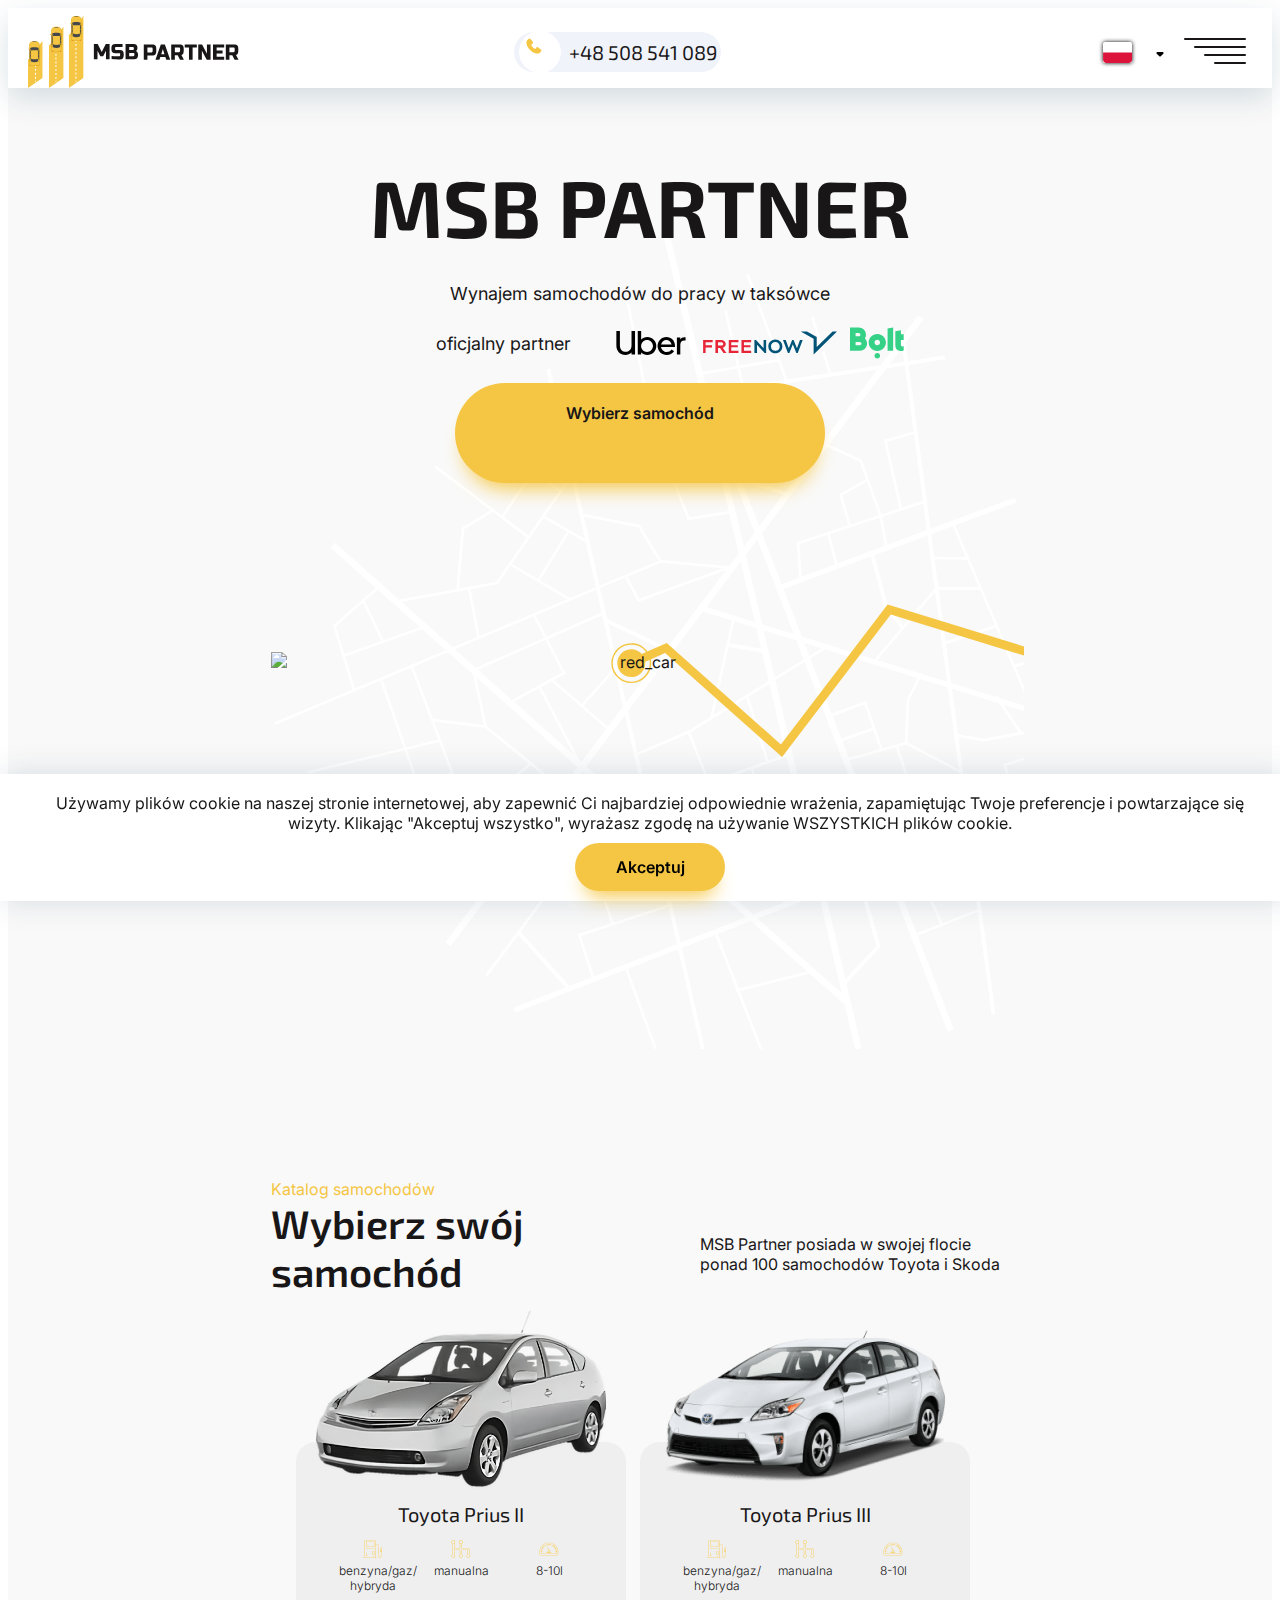
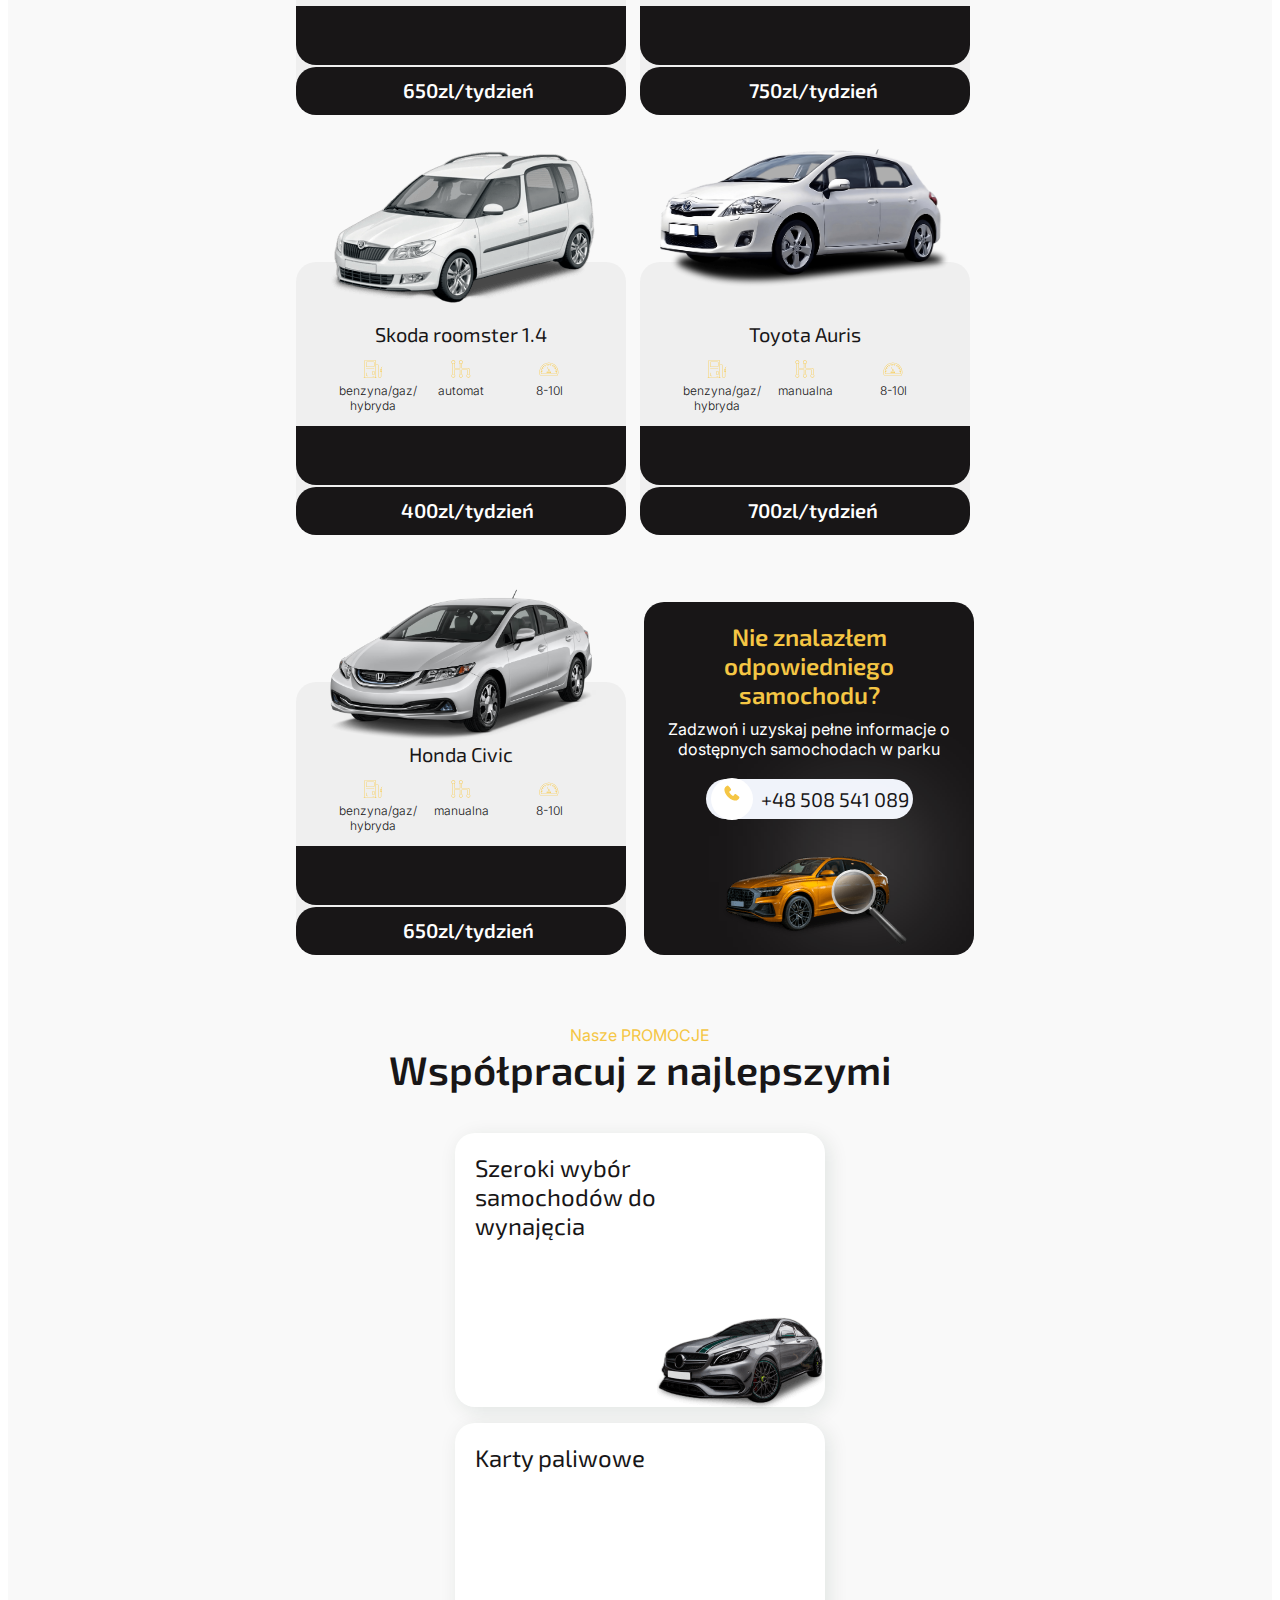
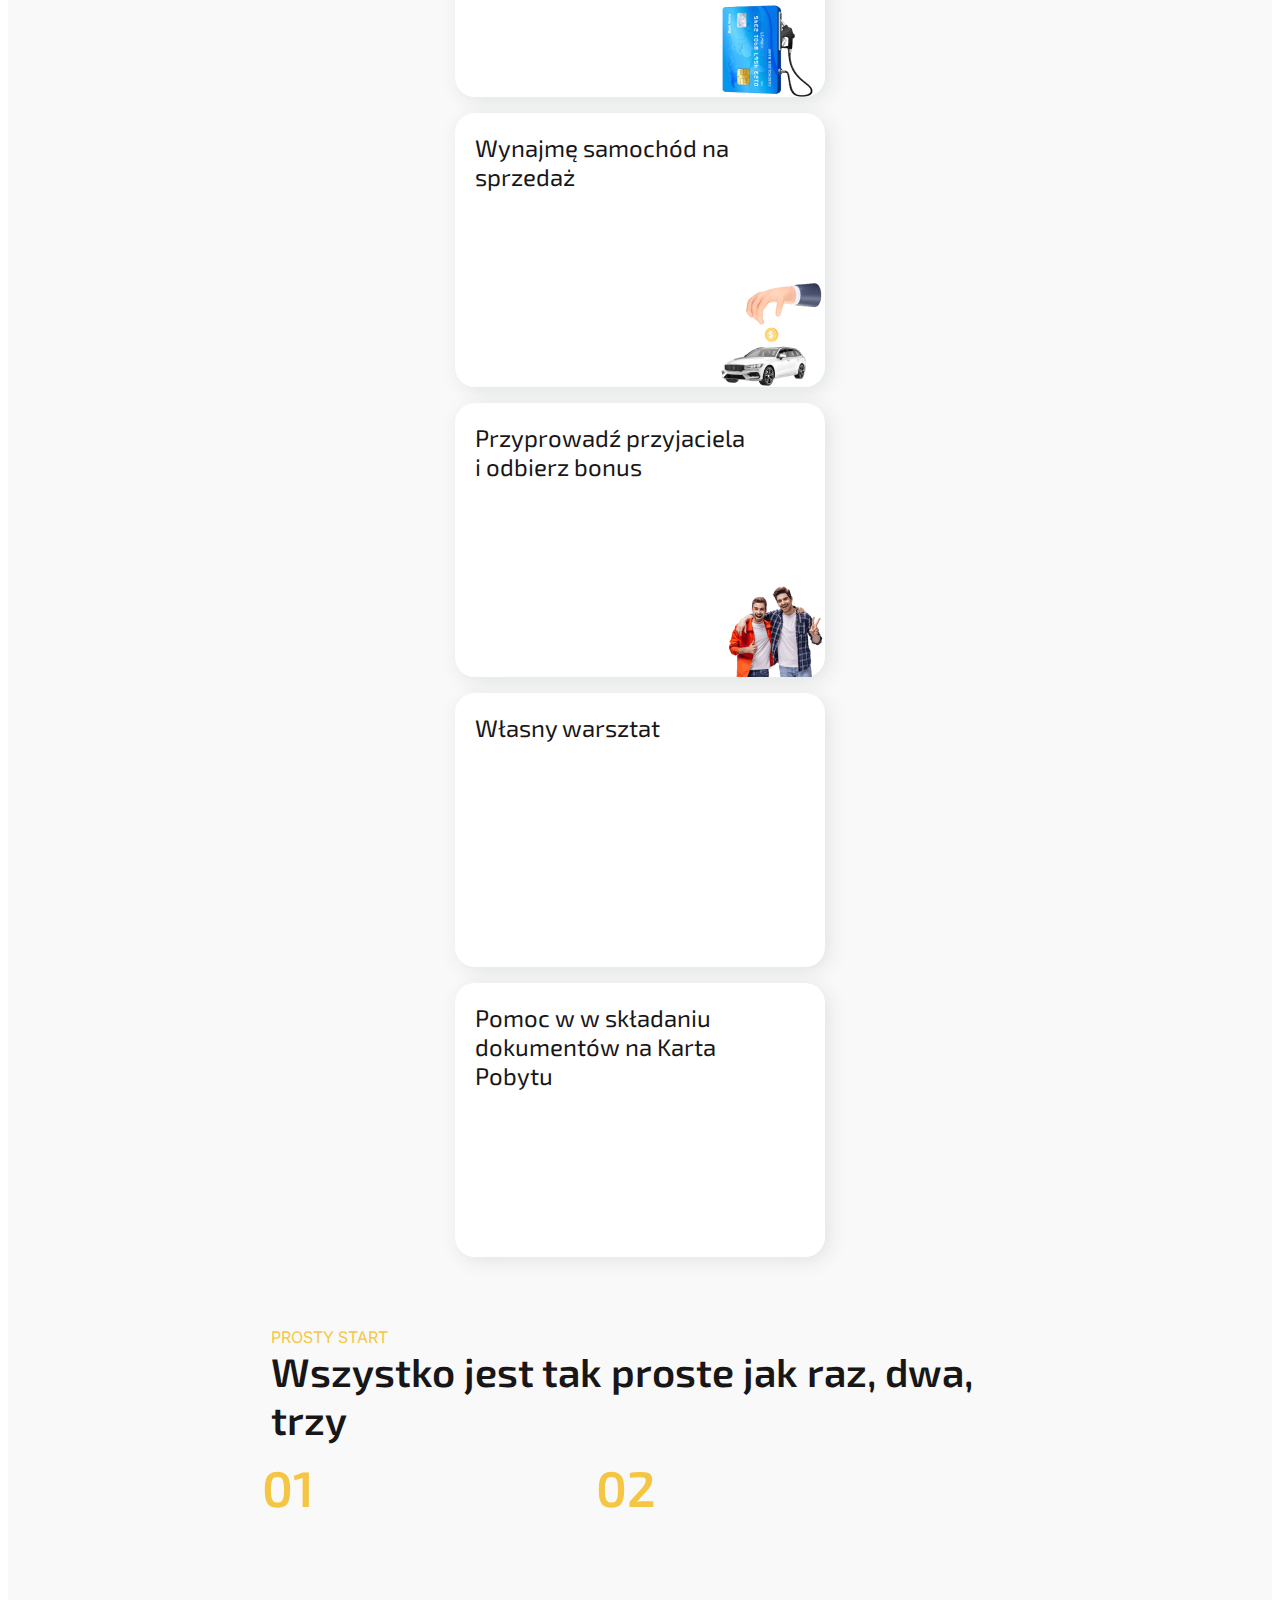
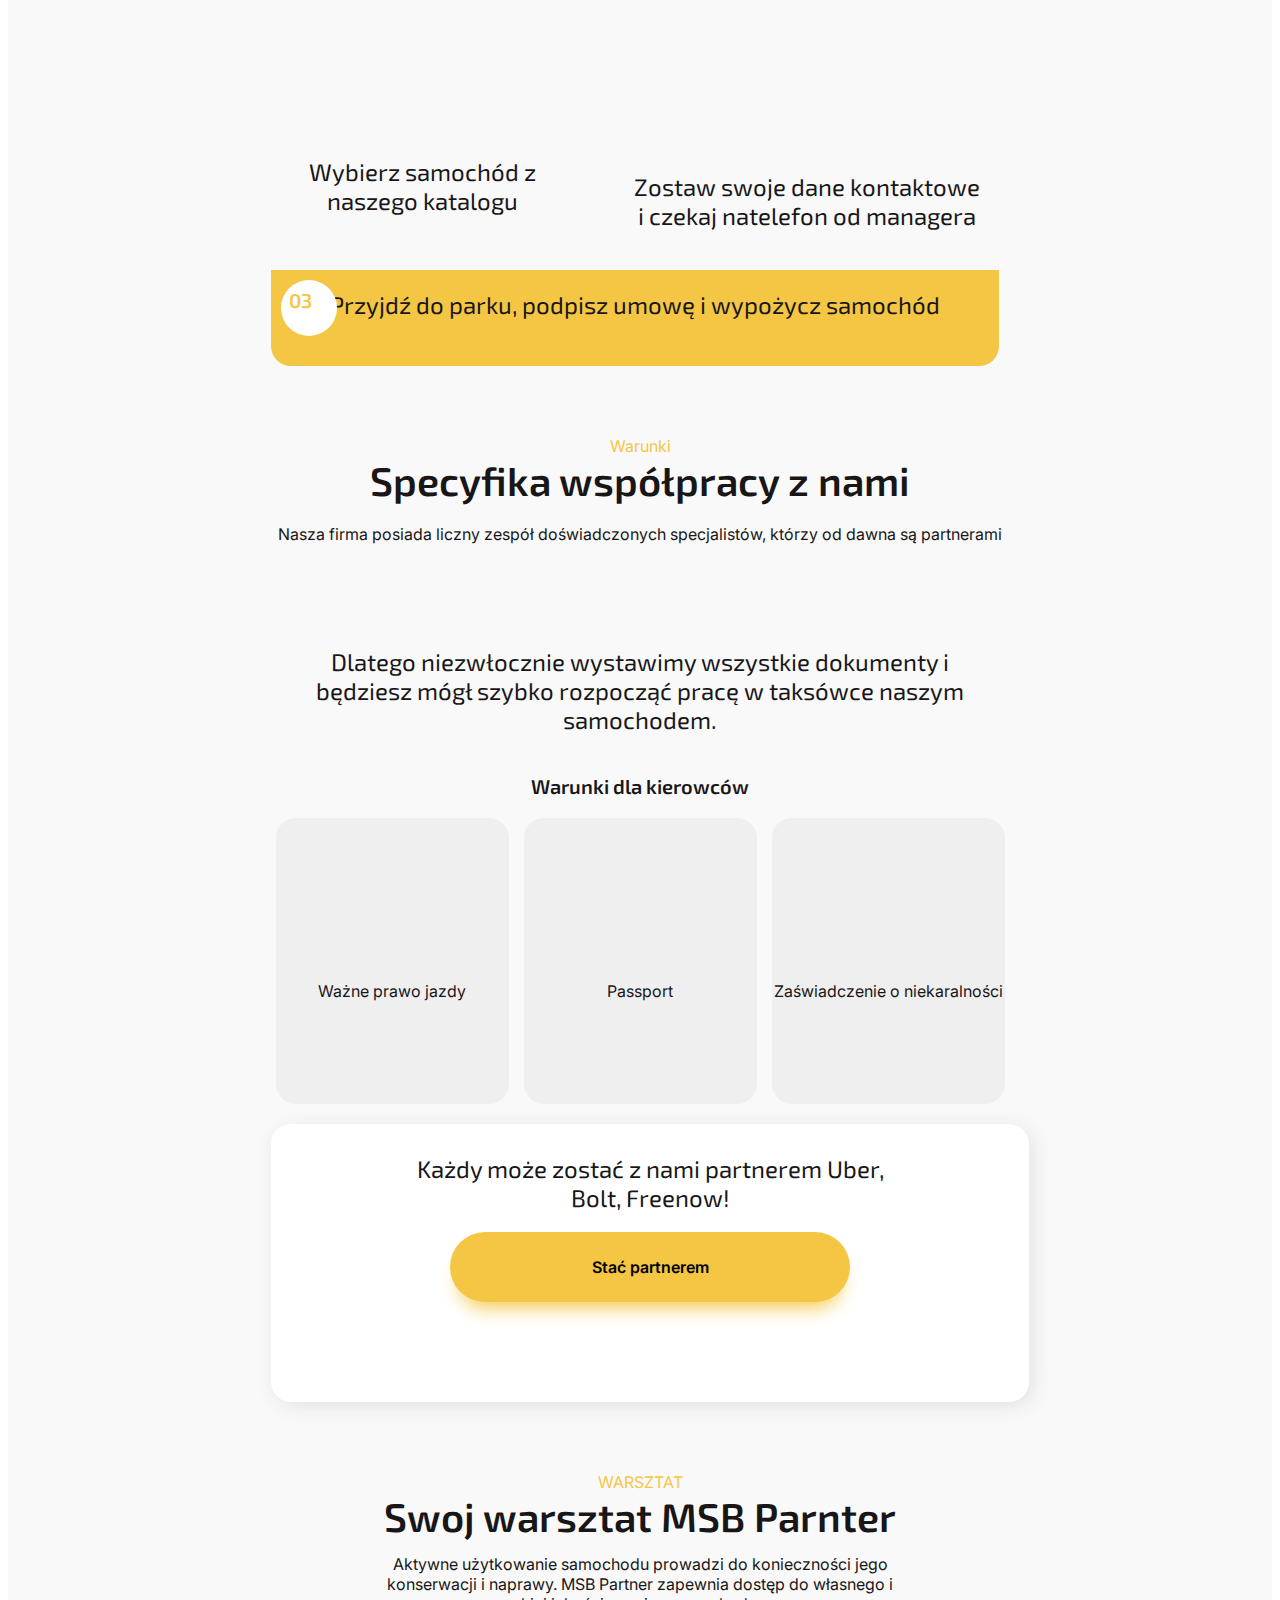
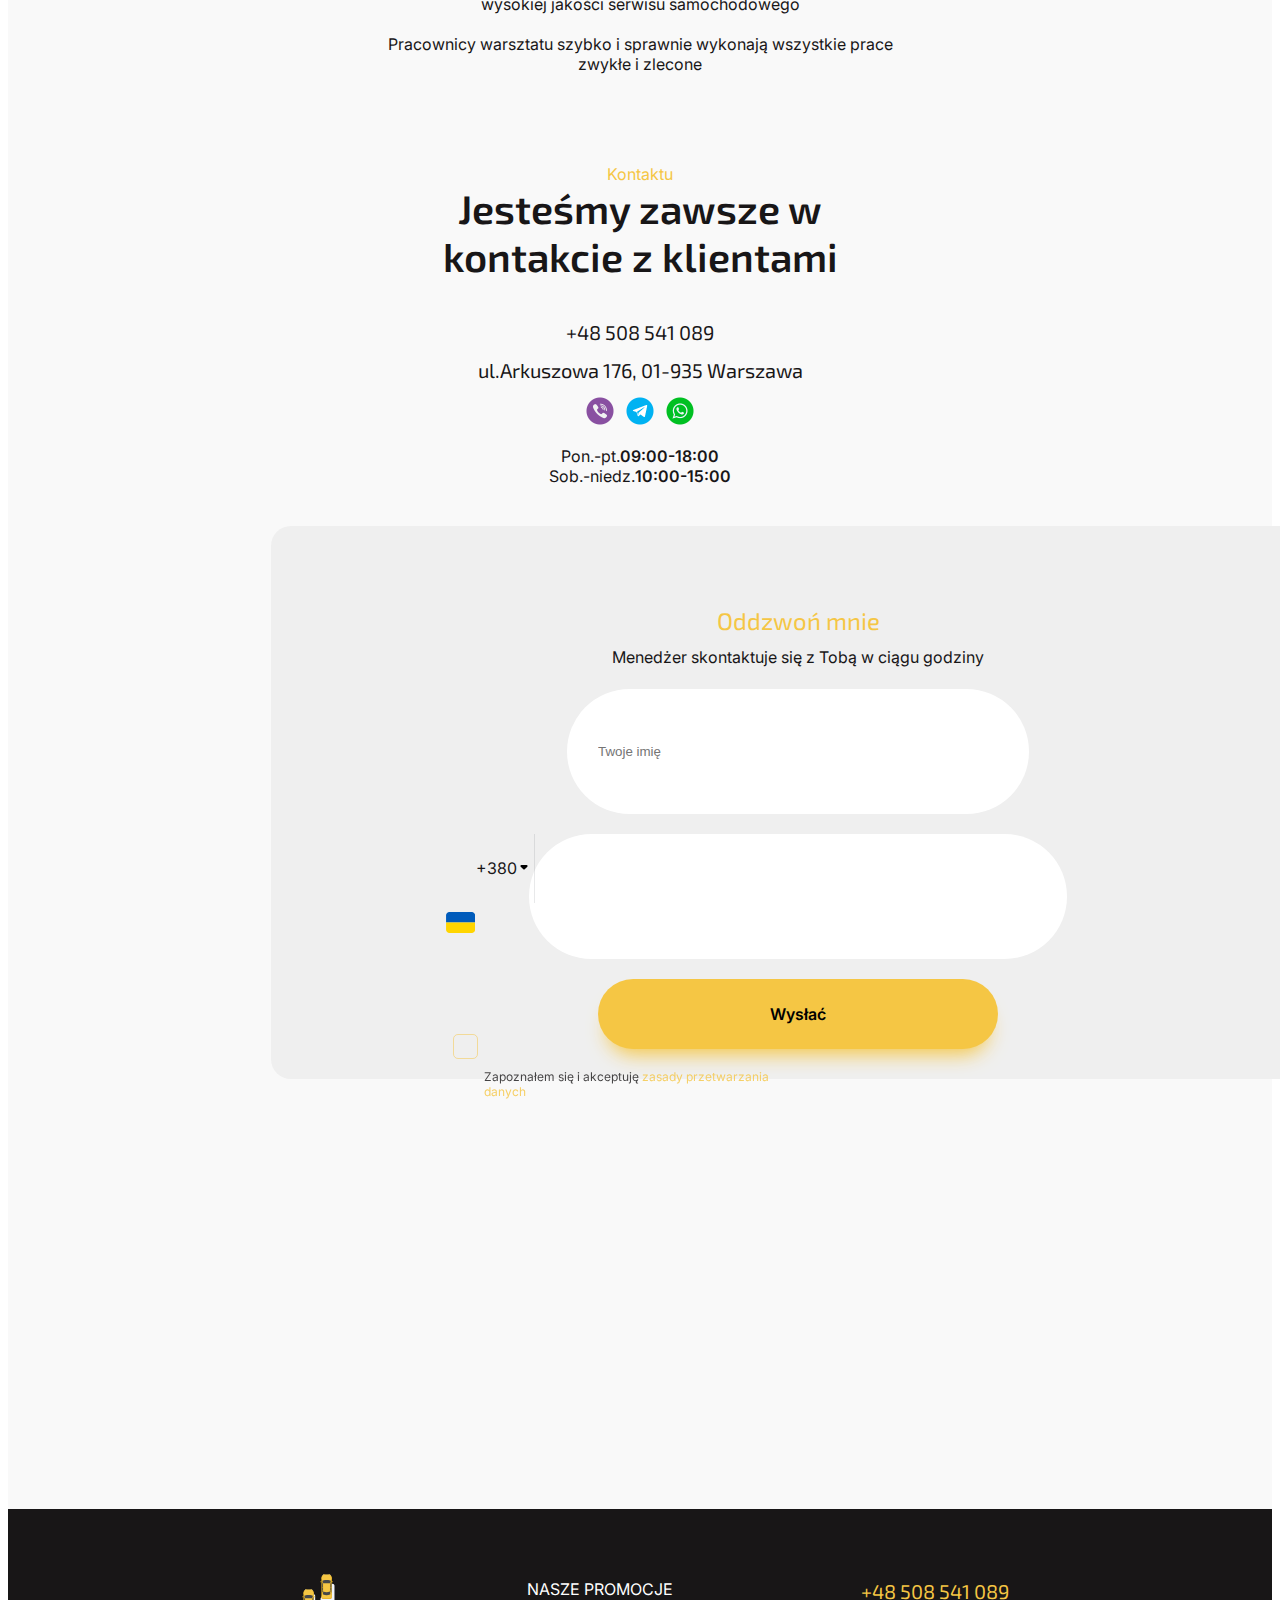
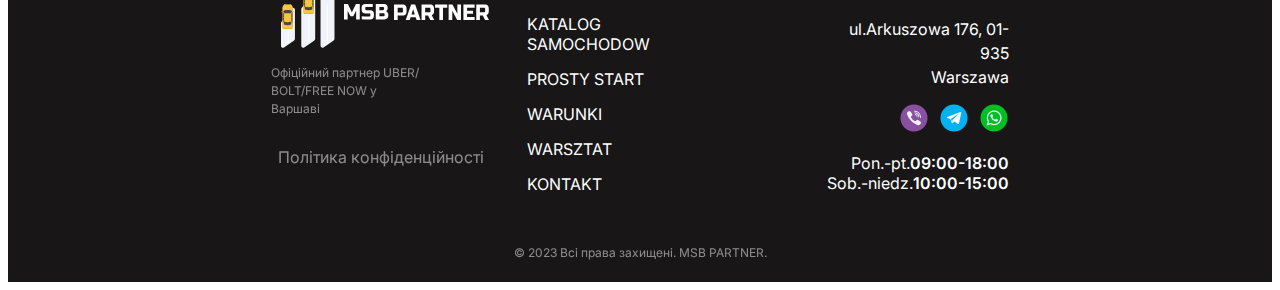
==== commit 2236e320: "changed ings in catalog-car" ====
--- a/index_pl.html
+++ b/index_pl.html
@@ -181,13 +181,14 @@
                </div>
                 <ul class="catalog-car-list">
                     <li class="catalog-car-item">
-                        <img 
+                        <img class="catalog-car-img catalog-car-img-priusII" src="./images/cars-catalog/toyota_prius_II-min.png" loading="lazy" alt="toyota_prius_II" width="290" height="155">
+                        <!-- <img 
                         class="catalog-car-img"
                         srcset="./images/cars-catalog/toyota_prius_II@1x-min.png 1x, ./images/cars-catalog/toyota_prius_II@2x-min.png 2x"
                          src="./images/cars-catalog/toyota_prius_II@1x-min.png"
                          loading="lazy"
                         alt="toyota_prius_II" 
-                         width="290" height="155" >
+                         width="290" height="155" > -->
                         <div class="catalog-car">
                             <h4 class="catalog-car-title">Toyota Prius II</h4>
                             <ul class="catalog-car-flexbox">
@@ -303,7 +304,7 @@
                                     <svg class="" width="20" height="20">
                                         <use href="./images/sprite.svg#icon-gears"></use>
                                       </svg>
-                                      <p class="catalog-car-text">manualna</p>
+                                      <p class="catalog-car-text">automat</p>
                                 </li>
                                 <li>
                                     <svg class="" width="20" height="20">
@@ -333,13 +334,14 @@
                     </li>
                    
                     <li class="catalog-car-item">
-                        <img 
+                        <img class="catalog-car-img" src="./images/cars-catalog/toyota_auris-min.png" loading="lazy" alt="toyota_auris" width="290" height="155">
+                        <!-- <img 
                             srcset="./images/cars-catalog/toyota_auris@1x-min.png 1x, ./images/cars-catalog/toyota_auris@2x-min.png 2x"
                              src="./images/cars-catalog/toyota_auris@1x-min.png"
                              loading="lazy"
                             alt="toyota_auris" 
                             class="catalog-car-img"
-                             width="290" height="155" >
+                             width="290" height="155" > -->
                         <div class="catalog-car">
                             
                             <h4 class="catalog-car-title">Toyota Auris</h4>
@@ -384,13 +386,14 @@
                     </li>
                     
                     <li class="catalog-car-item">
-                        <img 
+                        <img class="catalog-car-img" src="./images/cars-catalog/honda_civic-min.png" loading="lazy" alt="honda_civic" width="290" height="155">
+                        <!-- <img 
                             srcset="./images/cars-catalog/honda_civic@1x-min.png 1x, ./images/cars-catalog/honda_civic@2x-min.png 2x"
                              src="./images/cars-catalog/honda_civic@1x-min.png"
                              loading="lazy"
                             alt="honda_civic" 
                             class="catalog-car-img"
-                             width="290" height="155" >
+                             width="290" height="155" > -->
                         <div class="catalog-car">
                             
                             <h4 class="catalog-car-title">Honda Civic</h4>
--- a/css/styles.css
+++ b/css/styles.css
@@ -379,6 +379,16 @@
     position: relative;
     z-index: 5;
     bottom: 30px;
+    animation: hero-car-img 700ms var(--animation-cubic);
+}
+@keyframes hero-car-img {
+    0% {
+        transform: translateX(100%);
+    }
+    100% {
+        transform: translateX(0);
+    }
+
 }
 @media screen and (min-width: 768px){
     .hero-car-img{
@@ -396,17 +406,7 @@
         position: absolute;
         right: 0;
         bottom: 0;
-        animation: hero-car-img 700ms var(--animation-cubic);
     }  
-   @keyframes hero-car-img {
-    0% {
-        transform: translateX(100%);
-    }
-    100% {
-        transform: translateX(0);
-    }
-
-}
   }
 
 /* catalog */
@@ -489,10 +489,16 @@
 left: 20px;
 z-index: 5;
 }
+.catalog-car-img-priusII{
+    top: -180px;
+}
 @media screen and (min-width: 768px) {
     .catalog-car-img{
       top: 20px;
     }
+    .catalog-car-img-priusII{
+        top: -55px;
+    }
     .catalog-flexbox{
         display: flex;
     }
@@ -502,6 +508,8 @@
       left: 50px;
     }
   }
+
+
 .catalog-car-title{
     font-family: "Exo 2";
 font-size: 20px;
@@ -1910,6 +1918,10 @@
 }
 .modal-window-aggreement-accent{
     color: #009A4F;
+    cursor: pointer;
+}
+.modal-window-aggreement-accent:hover, .modal-window-aggreement-accent:focus{
+    text-decoration: underline;
 }
 @media screen and (min-width :768px){
     .form-languages{
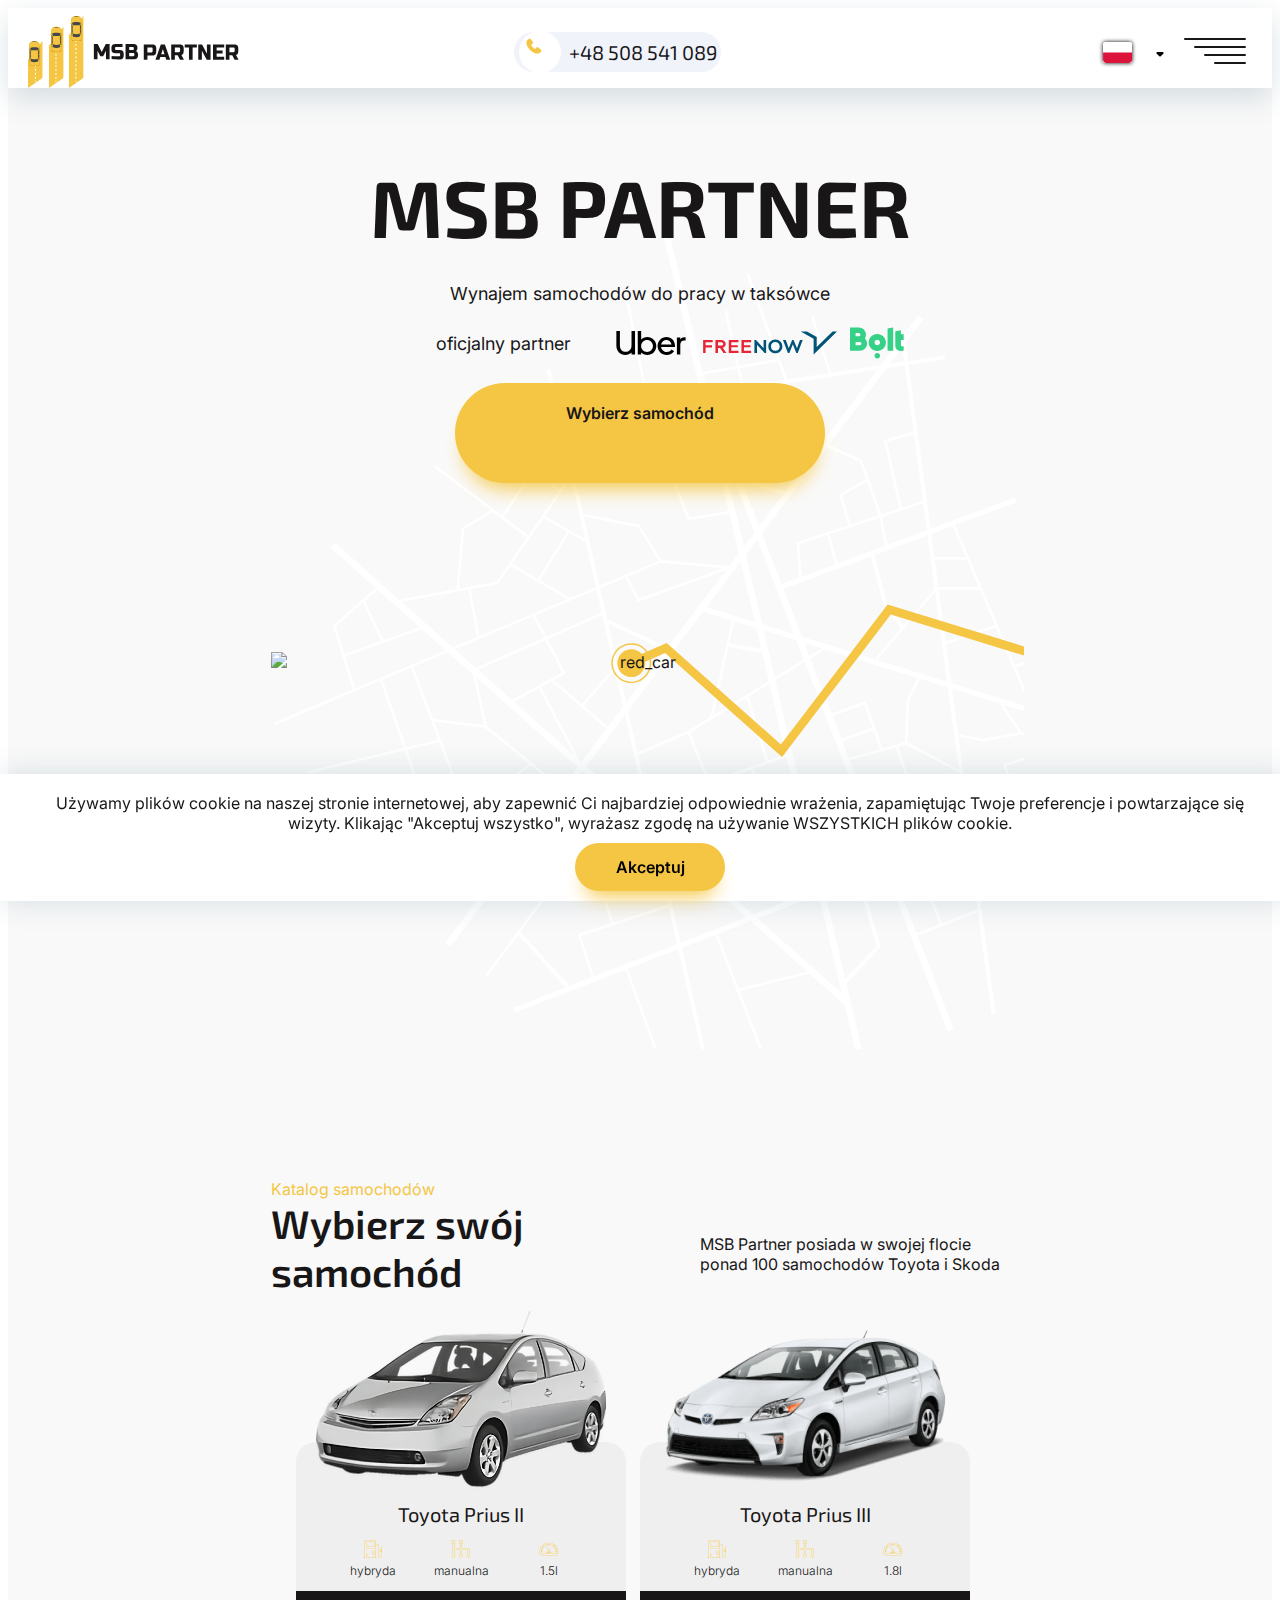
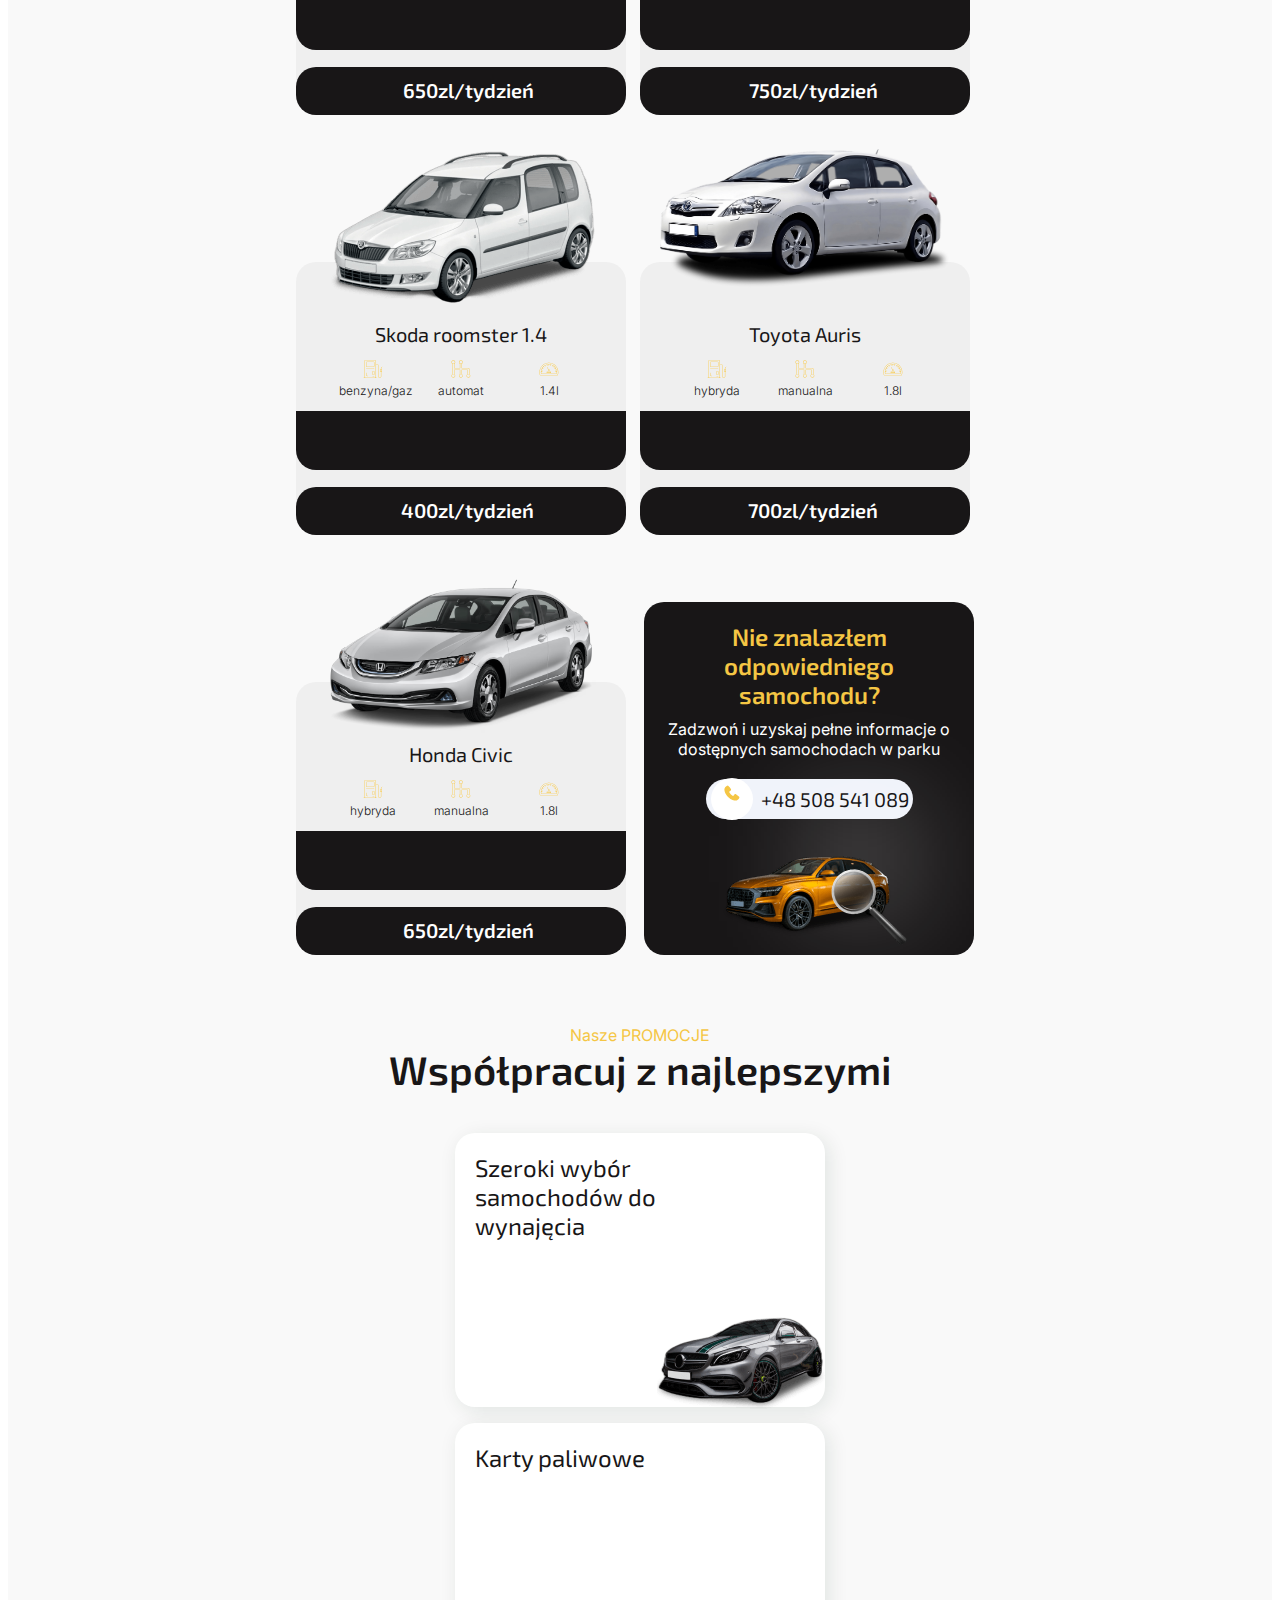
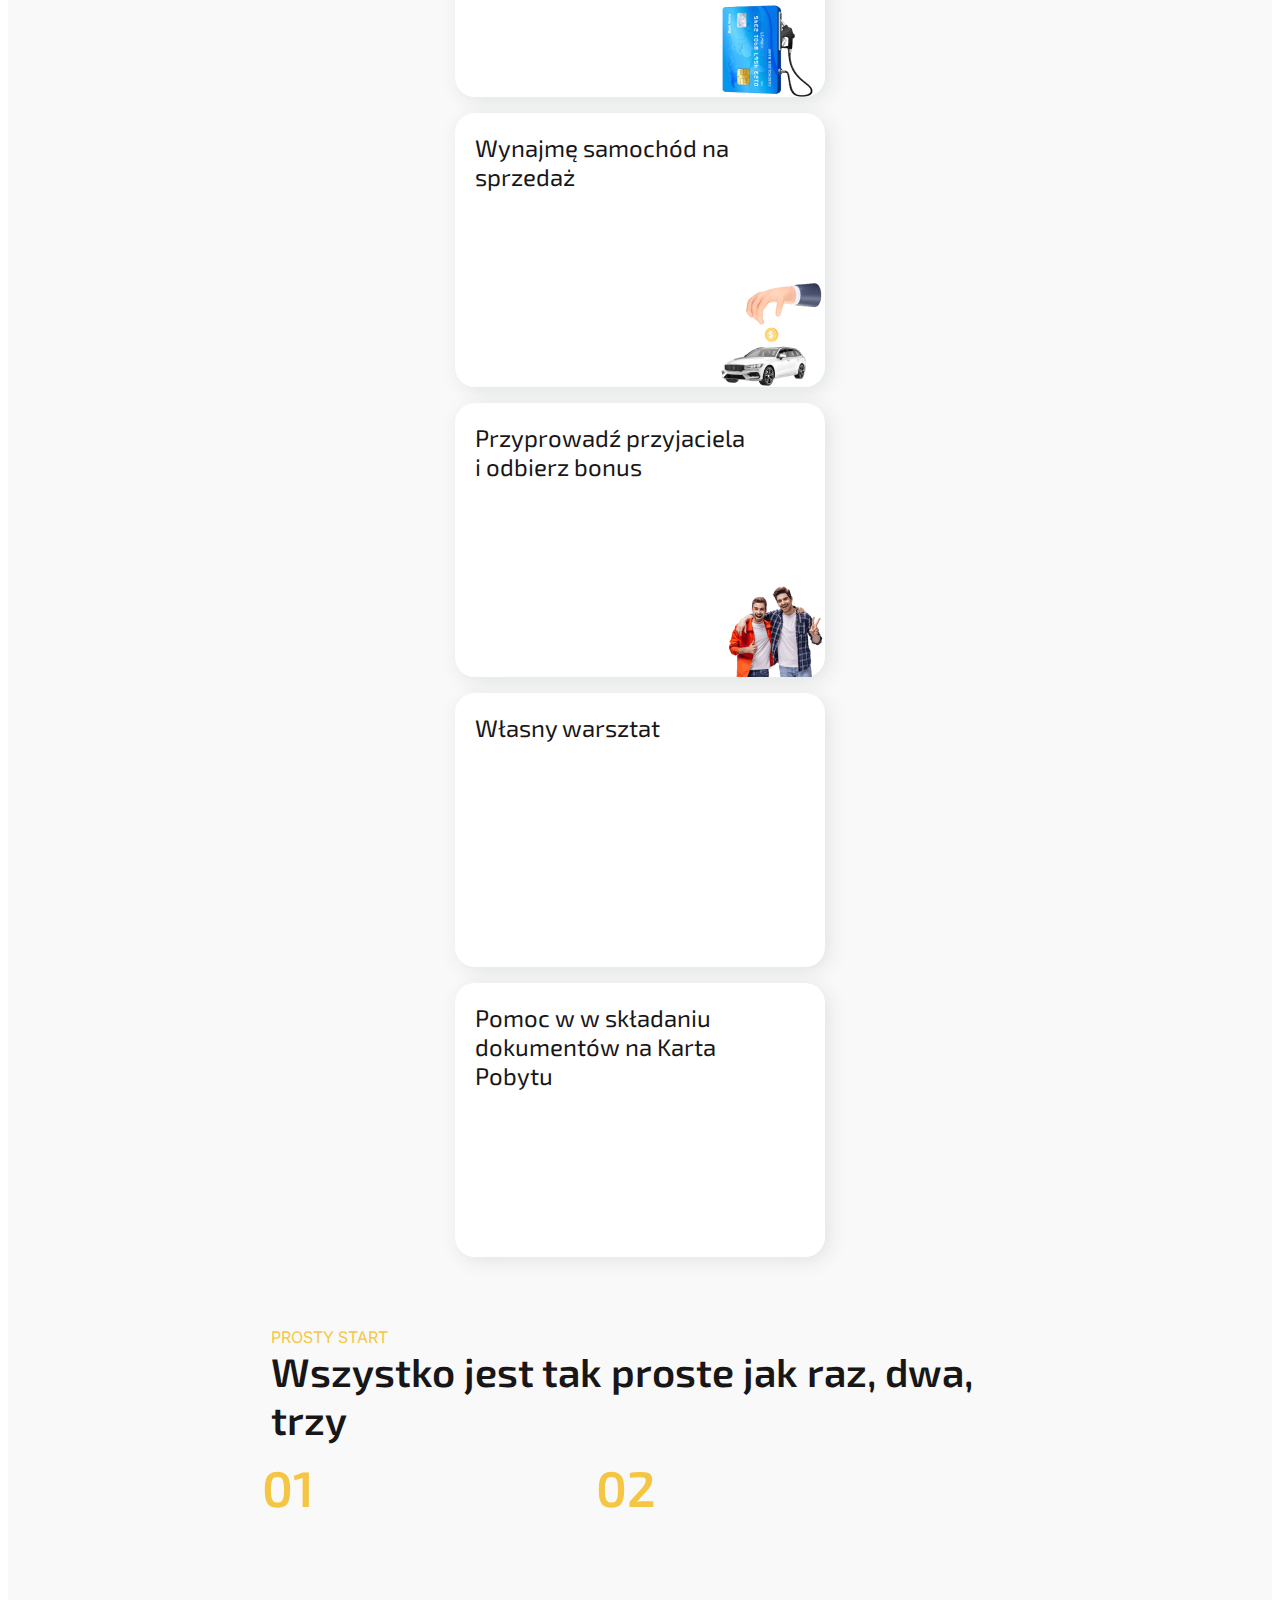
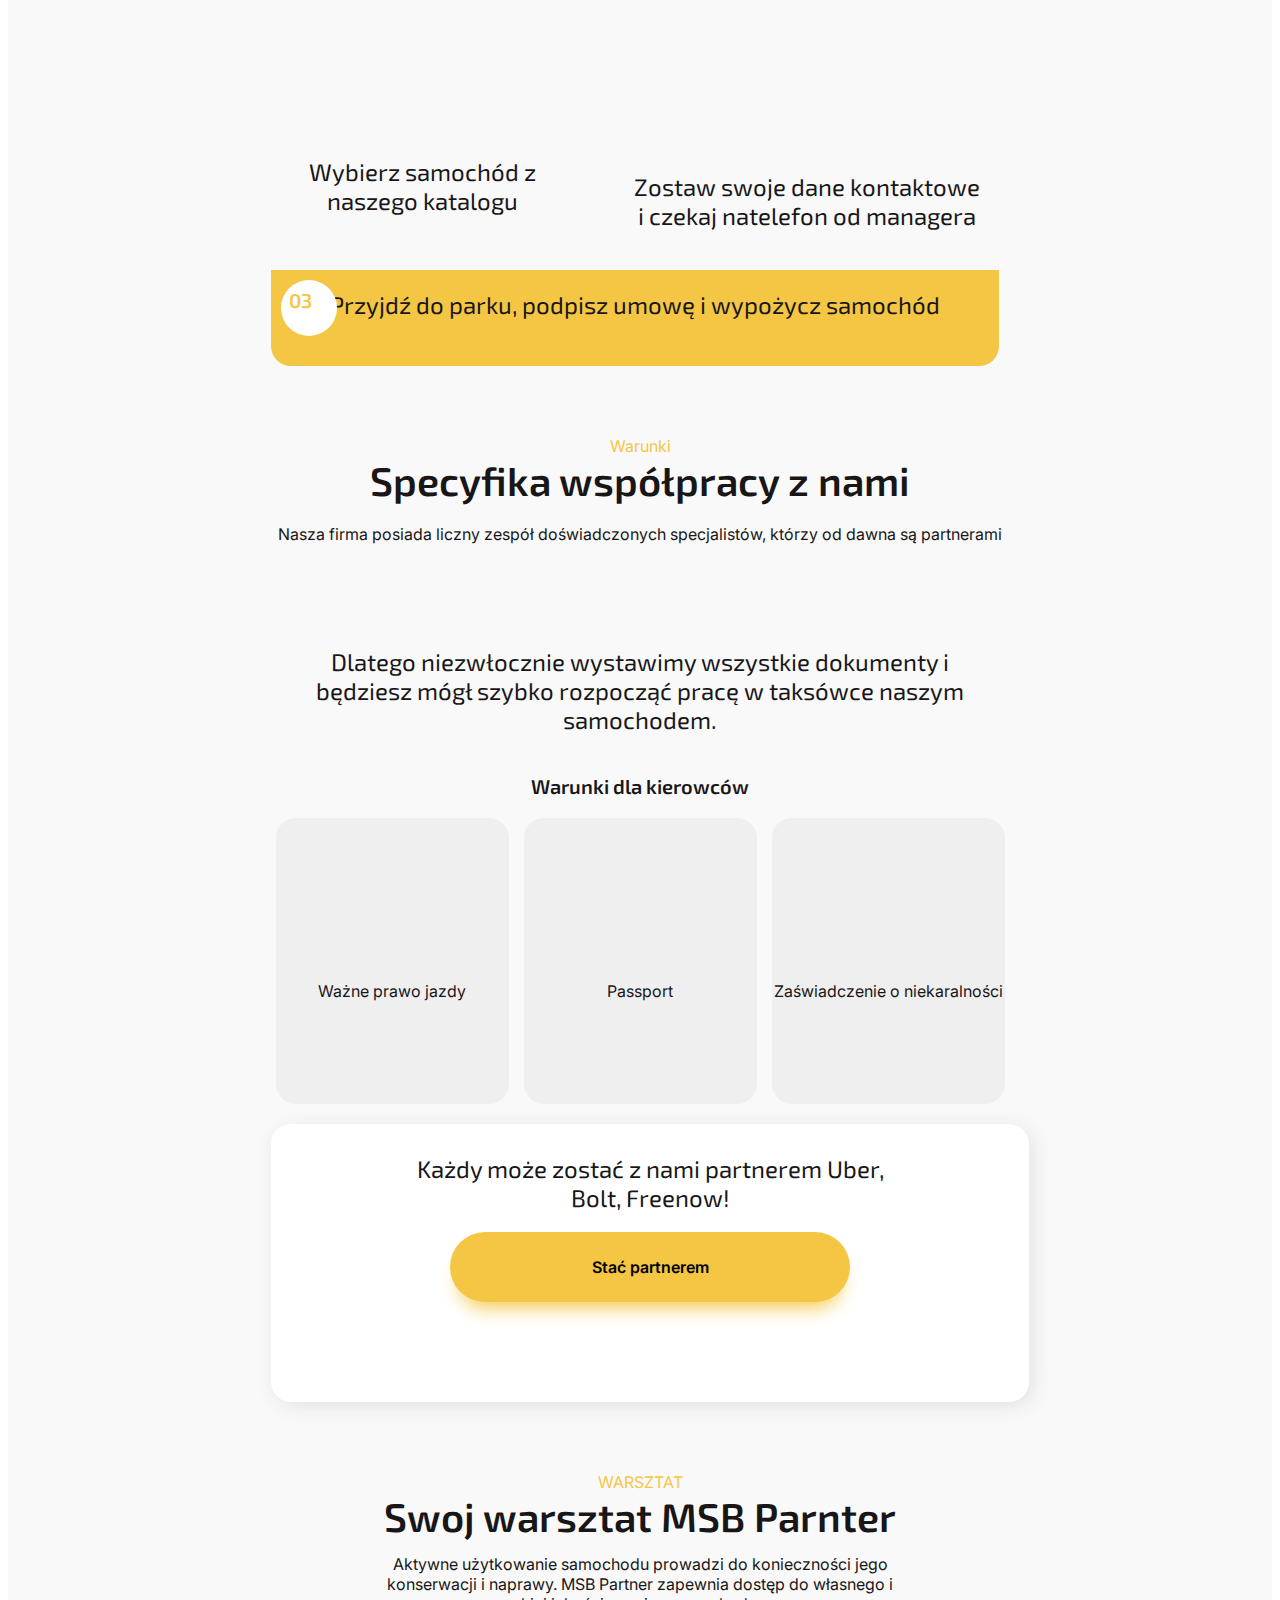
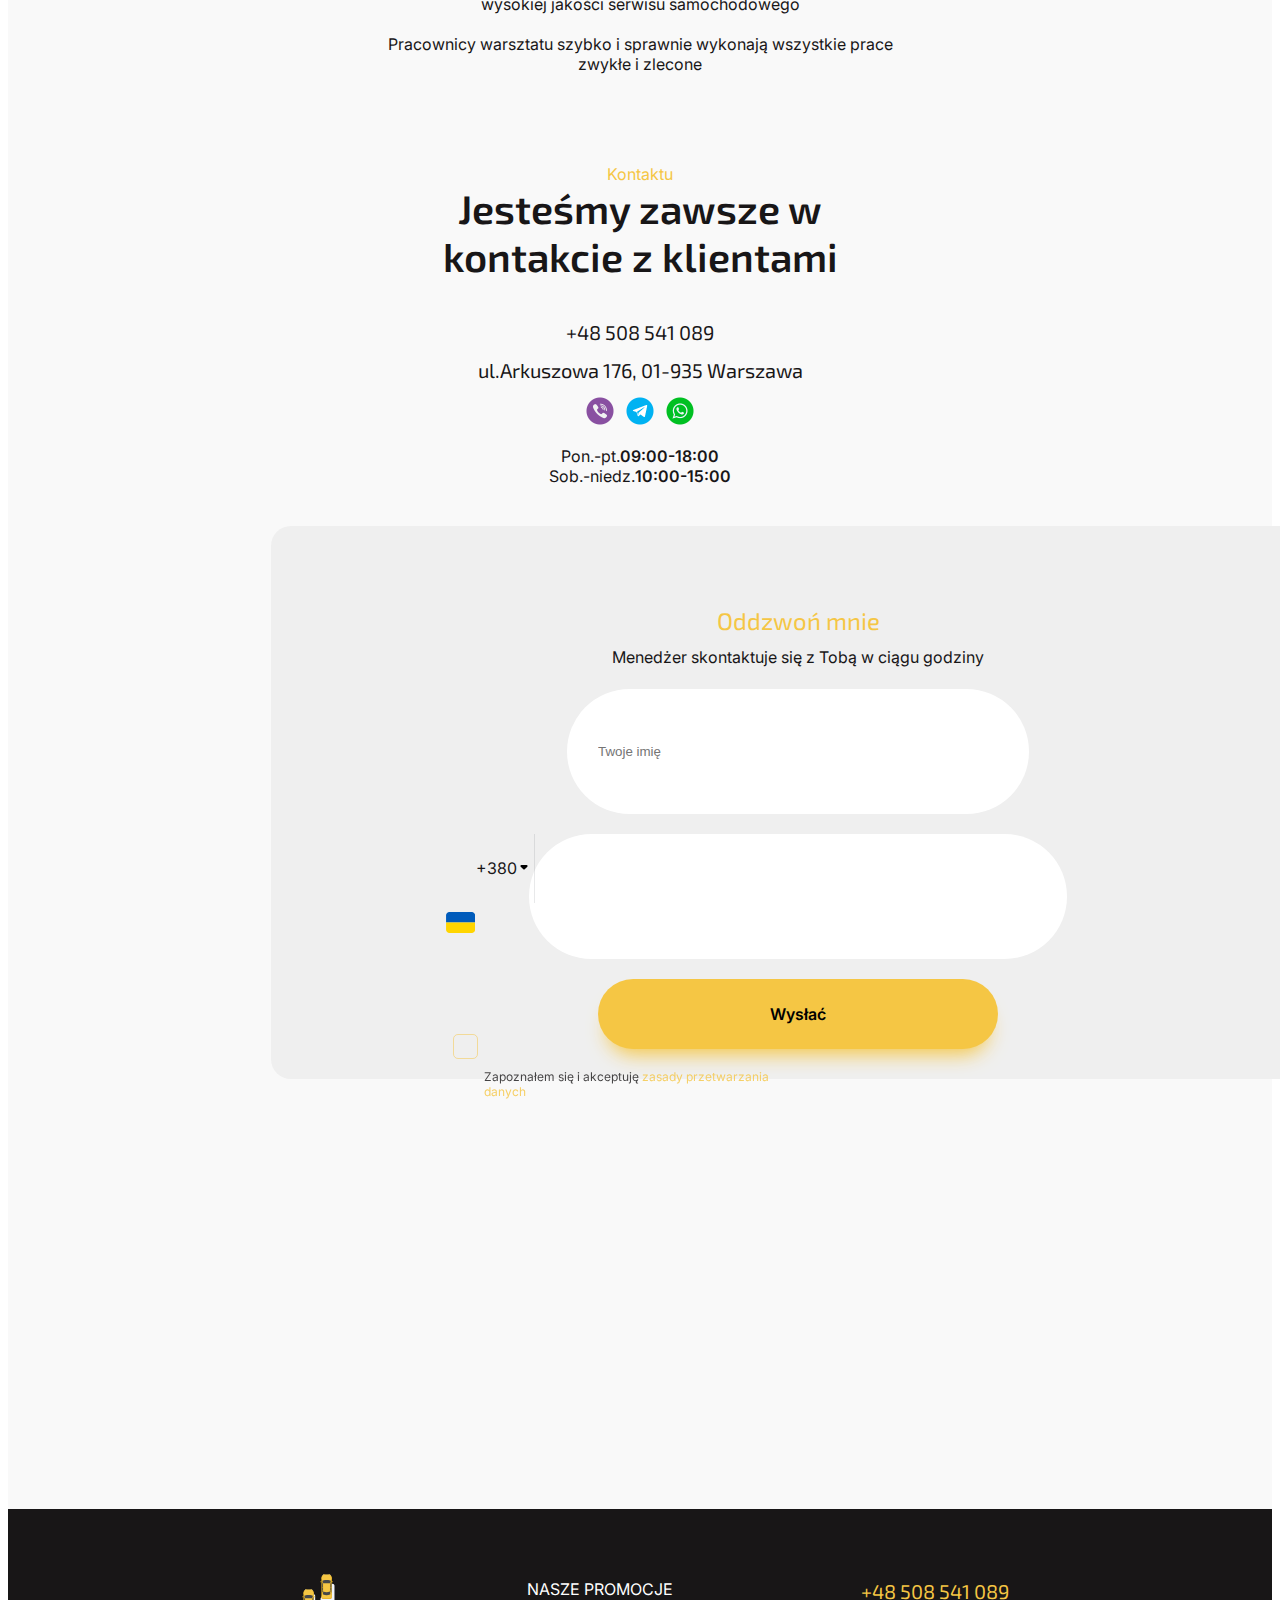
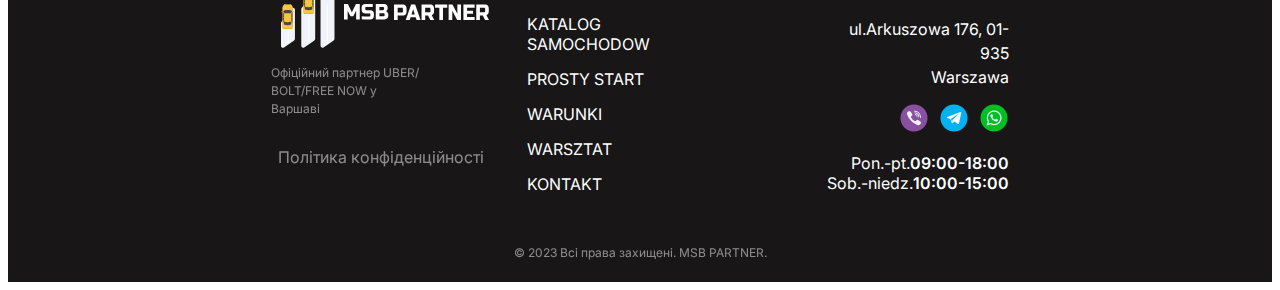
==== commit d54354fa: "text content changed" ====
--- a/index_pl.html
+++ b/index_pl.html
@@ -181,7 +181,7 @@
                </div>
                 <ul class="catalog-car-list">
                     <li class="catalog-car-item">
-                        <img class="catalog-car-img catalog-car-img-priusII" src="./images/cars-catalog/toyota_prius_II-min.png" loading="lazy" alt="toyota_prius_II" width="290" height="155">
+                        <img class="catalog-car-img catalog-car-img-prius" src="./images/cars-catalog/toyota_prius_II-min.png" loading="lazy" alt="toyota_prius_II" width="290" height="155">
                         <!-- <img 
                         class="catalog-car-img"
                         srcset="./images/cars-catalog/toyota_prius_II@1x-min.png 1x, ./images/cars-catalog/toyota_prius_II@2x-min.png 2x"
@@ -196,7 +196,7 @@
                                     <svg class="" width="20" height="20">
                                       <use href="./images/sprite.svg#icon-petrol"></use>
                                     </svg>
-                                    <p class="catalog-car-text">benzyna/gaz/ hybryda</p>
+                                    <p class="catalog-car-text">hybryda</p>
                                 </li>
                                 <li>
                                     <svg class="" width="20" height="20">
@@ -208,7 +208,7 @@
                                     <svg class="" width="20" height="20">
                                         <use href="./images/sprite.svg#icon-speed"></use>
                                       </svg>
-                                      <p class="catalog-car-text">8-10l </p>
+                                      <p class="catalog-car-text">1.5l </p>
                                 </li>
                             </ul>
                             <div class="catalog-car-overlay">
@@ -247,7 +247,7 @@
                                     <svg class="" width="20" height="20">
                                       <use href="./images/sprite.svg#icon-petrol"></use>
                                     </svg>
-                                    <p class="catalog-car-text">benzyna/gaz/ hybryda</p>
+                                    <p class="catalog-car-text">hybryda</p>
                                 </li>
                                 <li>
                                     <svg class="" width="20" height="20">
@@ -259,7 +259,7 @@
                                     <svg class="" width="20" height="20">
                                         <use href="./images/sprite.svg#icon-speed"></use>
                                       </svg>
-                                      <p class="catalog-car-text">8-10l </p>
+                                      <p class="catalog-car-text">1.8l </p>
                                 </li>
                             </ul>
                             <div class="catalog-car-overlay">
@@ -298,7 +298,7 @@
                                     <svg class="" width="20" height="20">
                                       <use href="./images/sprite.svg#icon-petrol"></use>
                                     </svg>
-                                    <p class="catalog-car-text">benzyna/gaz/ hybryda</p>
+                                    <p class="catalog-car-text">benzyna/gaz</p>
                                 </li>
                                 <li>
                                     <svg class="" width="20" height="20">
@@ -310,7 +310,7 @@
                                     <svg class="" width="20" height="20">
                                         <use href="./images/sprite.svg#icon-speed"></use>
                                       </svg>
-                                      <p class="catalog-car-text">8-10l </p>
+                                      <p class="catalog-car-text">1.4l </p>
                                 </li>
                             </ul>
                             <div class="catalog-car-overlay">
@@ -350,7 +350,7 @@
                                     <svg class="" width="20" height="20">
                                       <use href="./images/sprite.svg#icon-petrol"></use>
                                     </svg>
-                                    <p class="catalog-car-text">benzyna/gaz/ hybryda</p>
+                                    <p class="catalog-car-text">hybryda</p>
                                 </li>
                                 <li>
                                     <svg class="" width="20" height="20">
@@ -362,7 +362,7 @@
                                     <svg class="" width="20" height="20">
                                         <use href="./images/sprite.svg#icon-speed"></use>
                                       </svg>
-                                      <p class="catalog-car-text">8-10l </p>
+                                      <p class="catalog-car-text">1.8l </p>
                                 </li>
                             </ul>
                             <div class="catalog-car-overlay">
@@ -386,7 +386,7 @@
                     </li>
                     
                     <li class="catalog-car-item">
-                        <img class="catalog-car-img" src="./images/cars-catalog/honda_civic-min.png" loading="lazy" alt="honda_civic" width="290" height="155">
+                        <img class="catalog-car-img catalog-car-img-honda" src="./images/cars-catalog/honda_civic-min.png" loading="lazy" alt="honda_civic" width="290" height="155">
                         <!-- <img 
                             srcset="./images/cars-catalog/honda_civic@1x-min.png 1x, ./images/cars-catalog/honda_civic@2x-min.png 2x"
                              src="./images/cars-catalog/honda_civic@1x-min.png"
@@ -402,7 +402,7 @@
                                     <svg class="" width="20" height="20">
                                       <use href="./images/sprite.svg#icon-petrol"></use>
                                     </svg>
-                                    <p class="catalog-car-text">benzyna/gaz/ hybryda</p>
+                                    <p class="catalog-car-text">hybryda</p>
                                 </li>
                                 <li>
                                     <svg class="" width="20" height="20">
@@ -414,7 +414,7 @@
                                     <svg class="" width="20" height="20">
                                         <use href="./images/sprite.svg#icon-speed"></use>
                                       </svg>
-                                      <p class="catalog-car-text">8-10l </p>
+                                      <p class="catalog-car-text">1.8l </p>
                                 </li>
                             </ul>
                             <div class="catalog-car-overlay">
--- a/css/styles.css
+++ b/css/styles.css
@@ -489,15 +489,21 @@
 left: 20px;
 z-index: 5;
 }
-.catalog-car-img-priusII{
+.catalog-car-img-honda{
+    top: -105px;
+}
+.catalog-car-img-prius{
     top: -180px;
 }
 @media screen and (min-width: 768px) {
     .catalog-car-img{
       top: 20px;
     }
-    .catalog-car-img-priusII{
+    .catalog-car-img-prius{
         top: -55px;
+    }
+    .catalog-car-img-honda{
+        top: 10px;
     }
     .catalog-flexbox{
         display: flex;
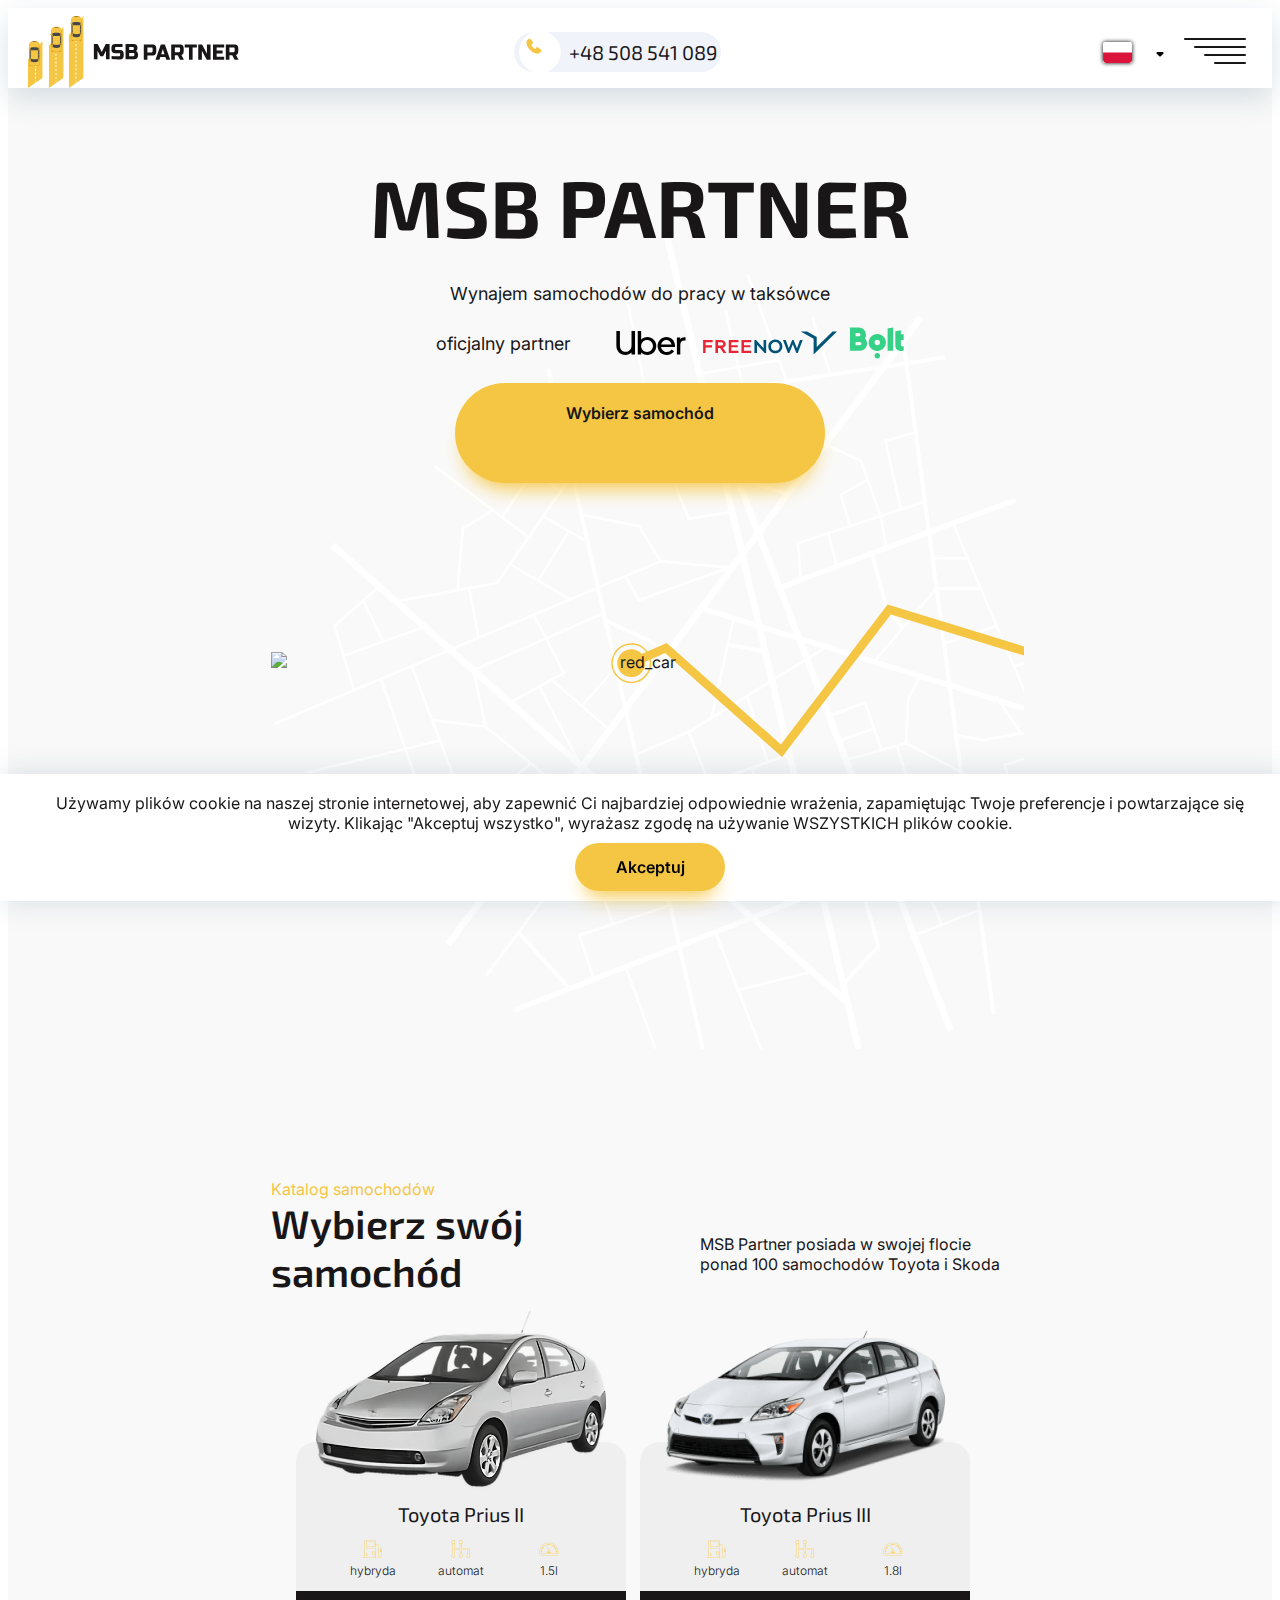
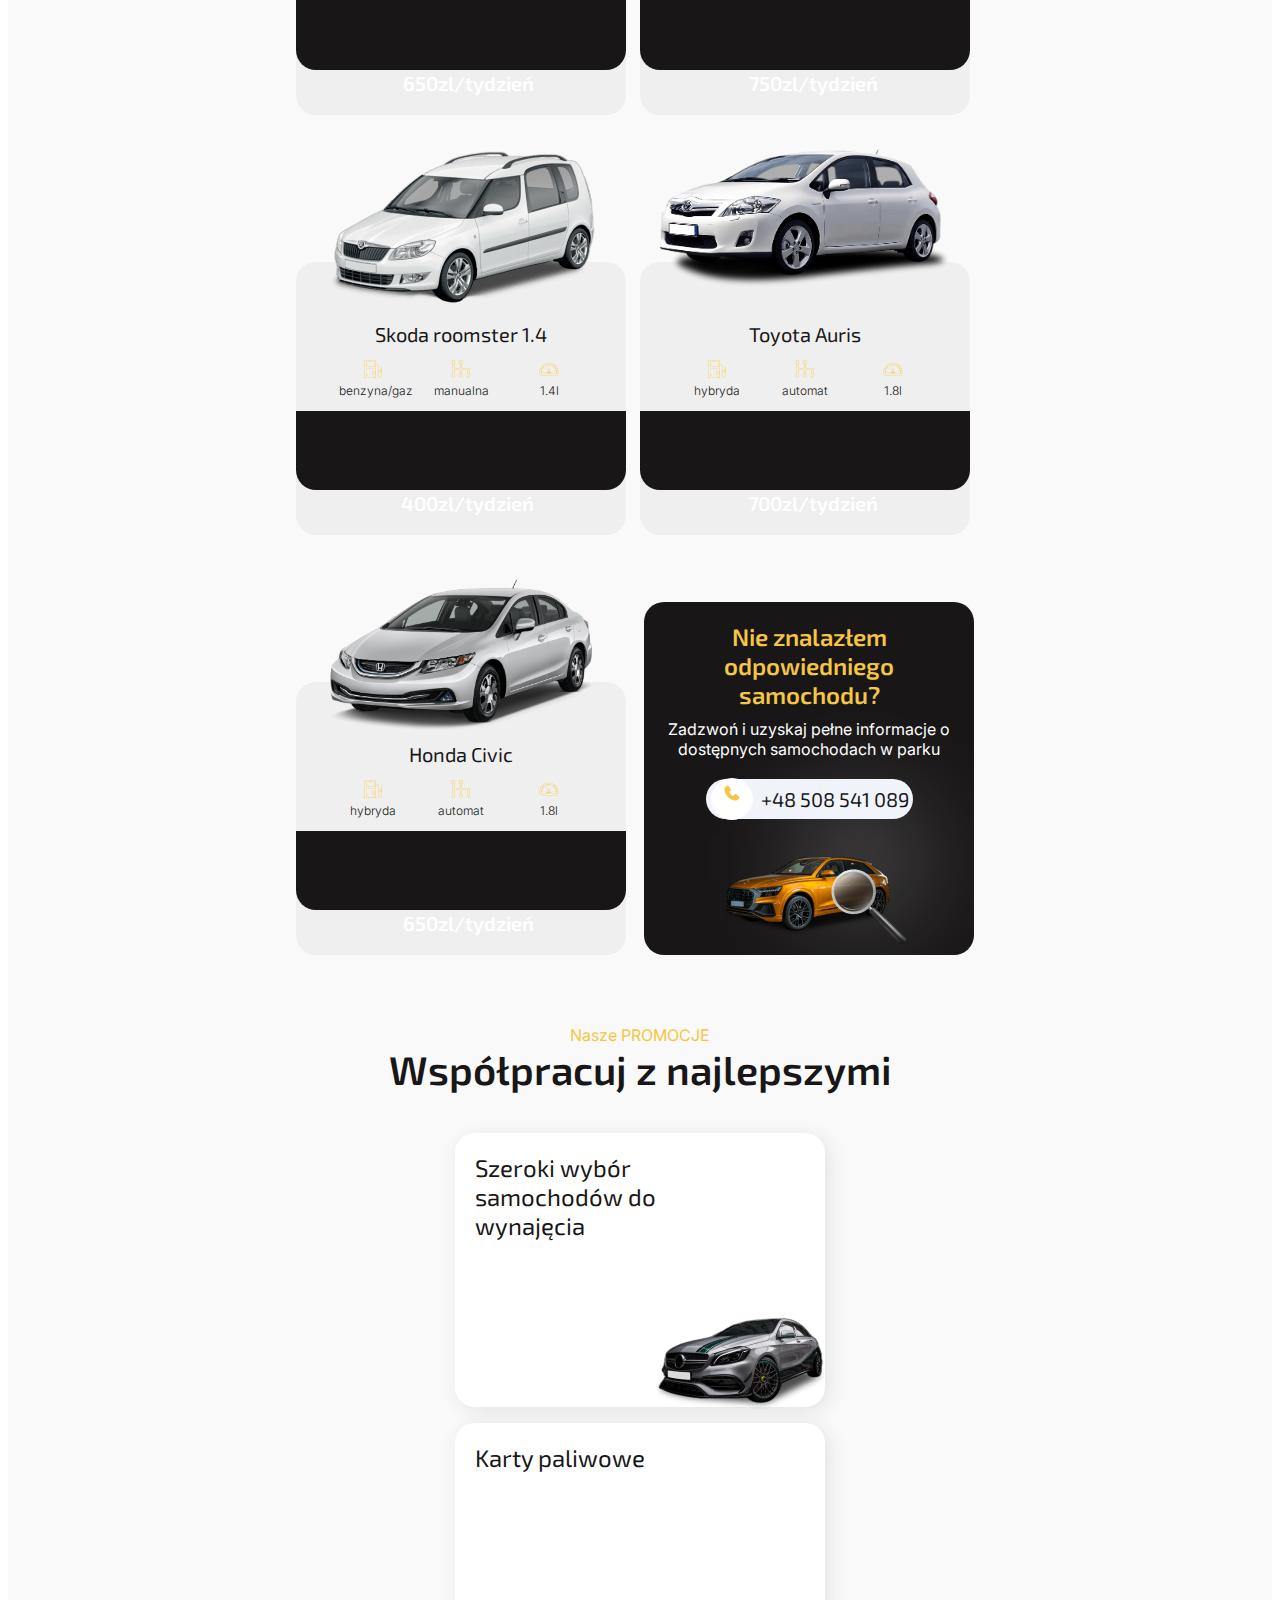
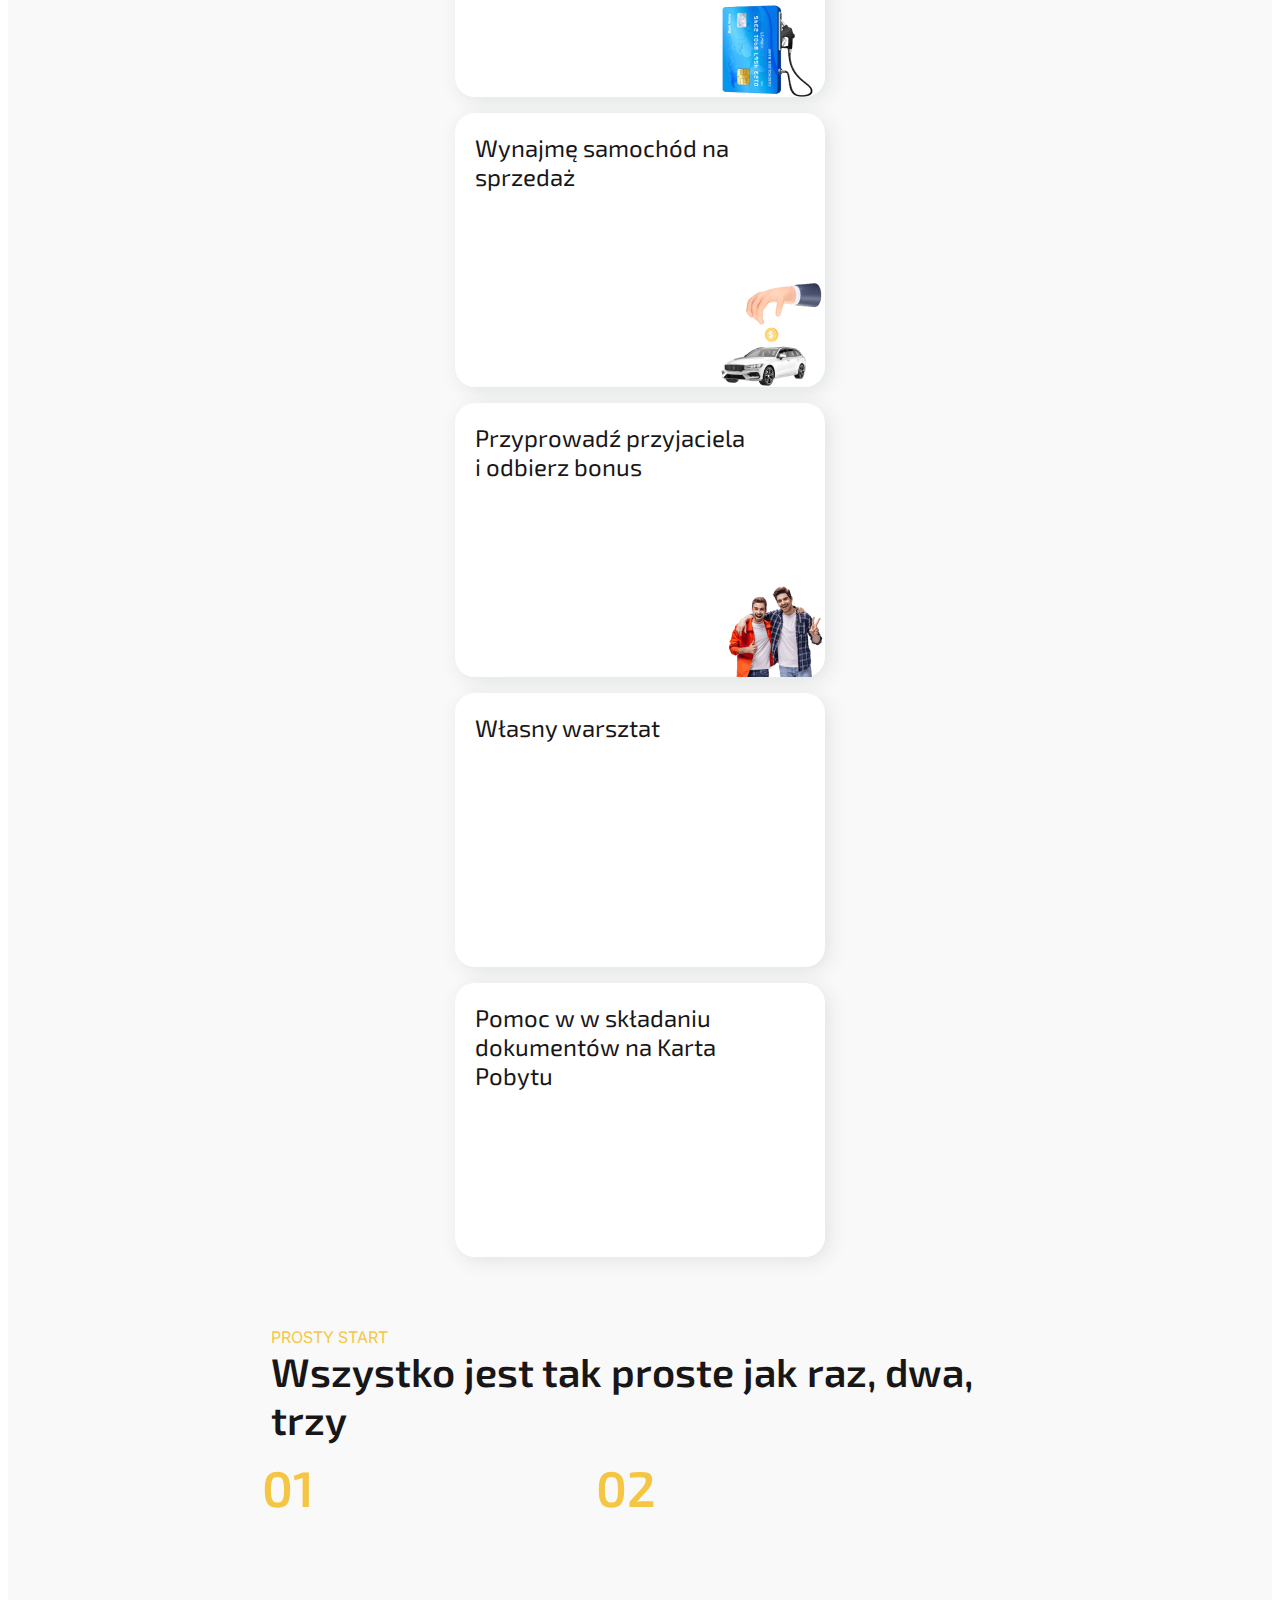
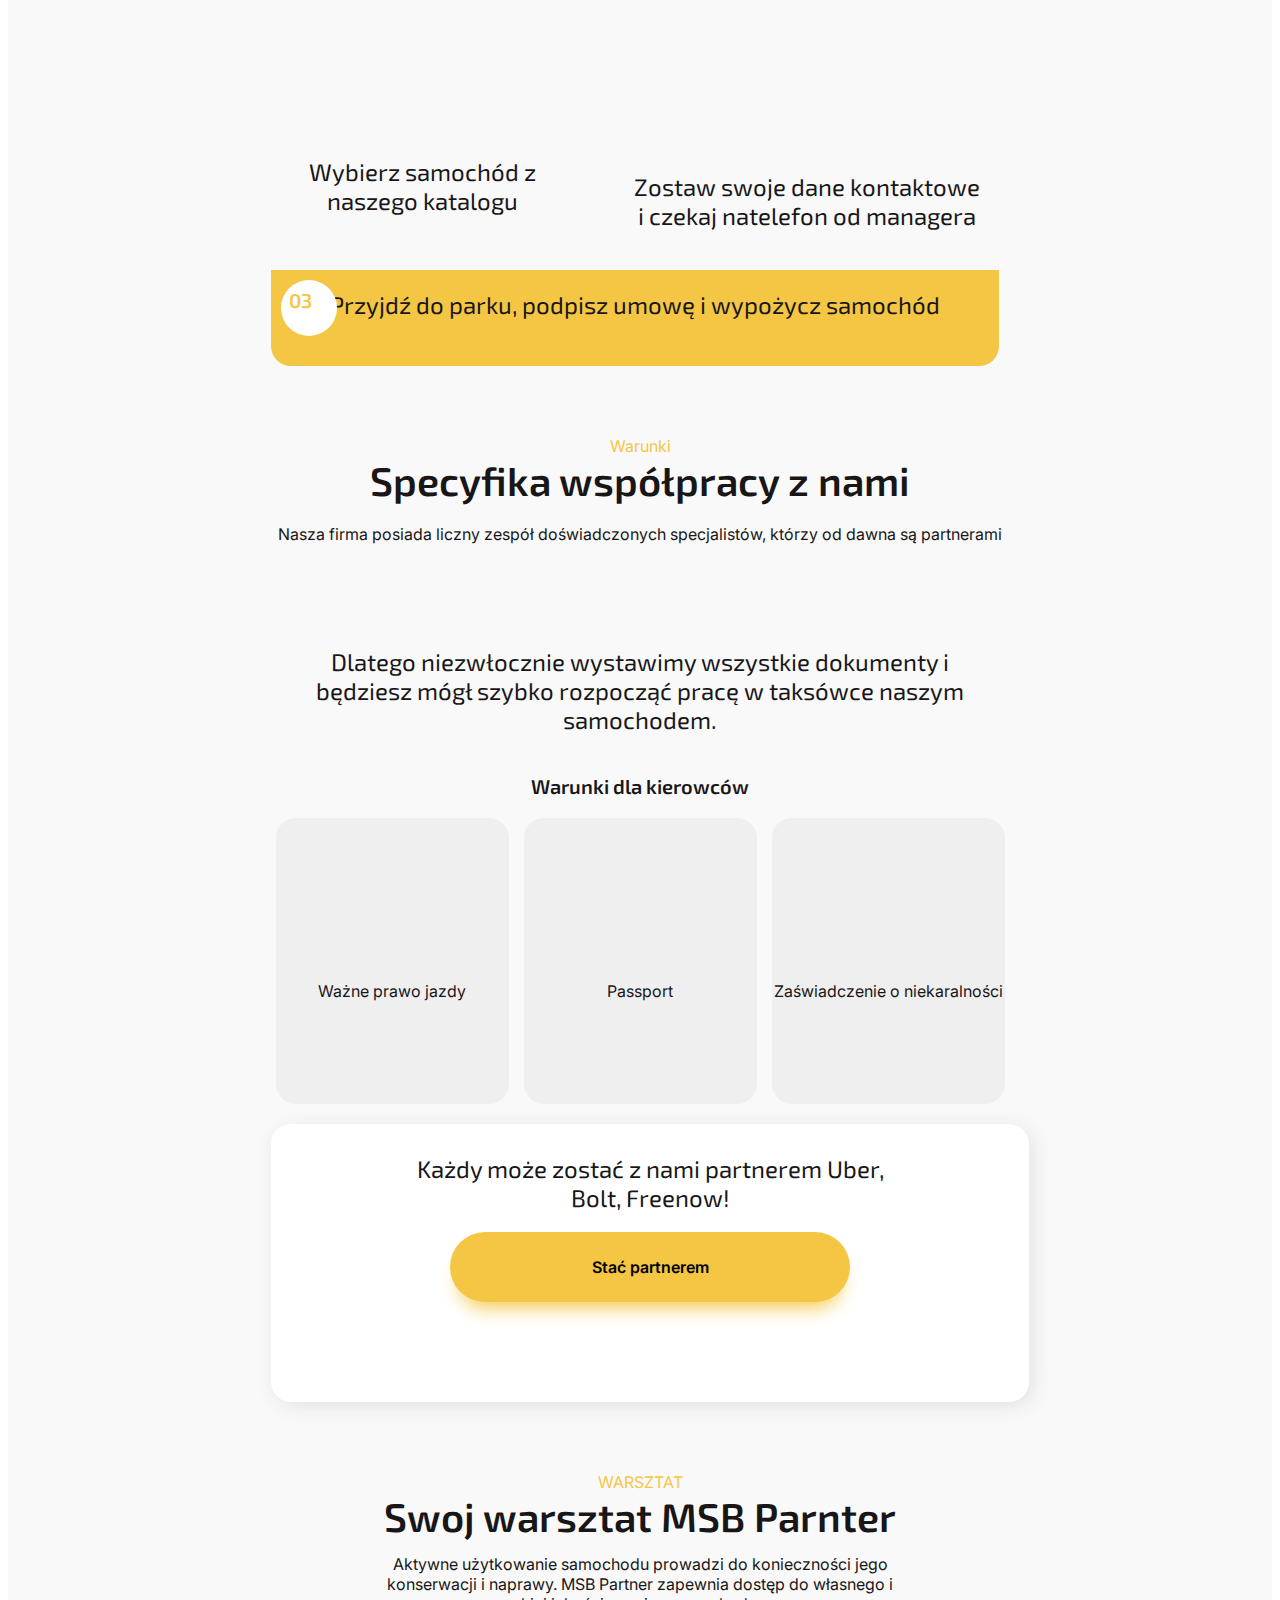
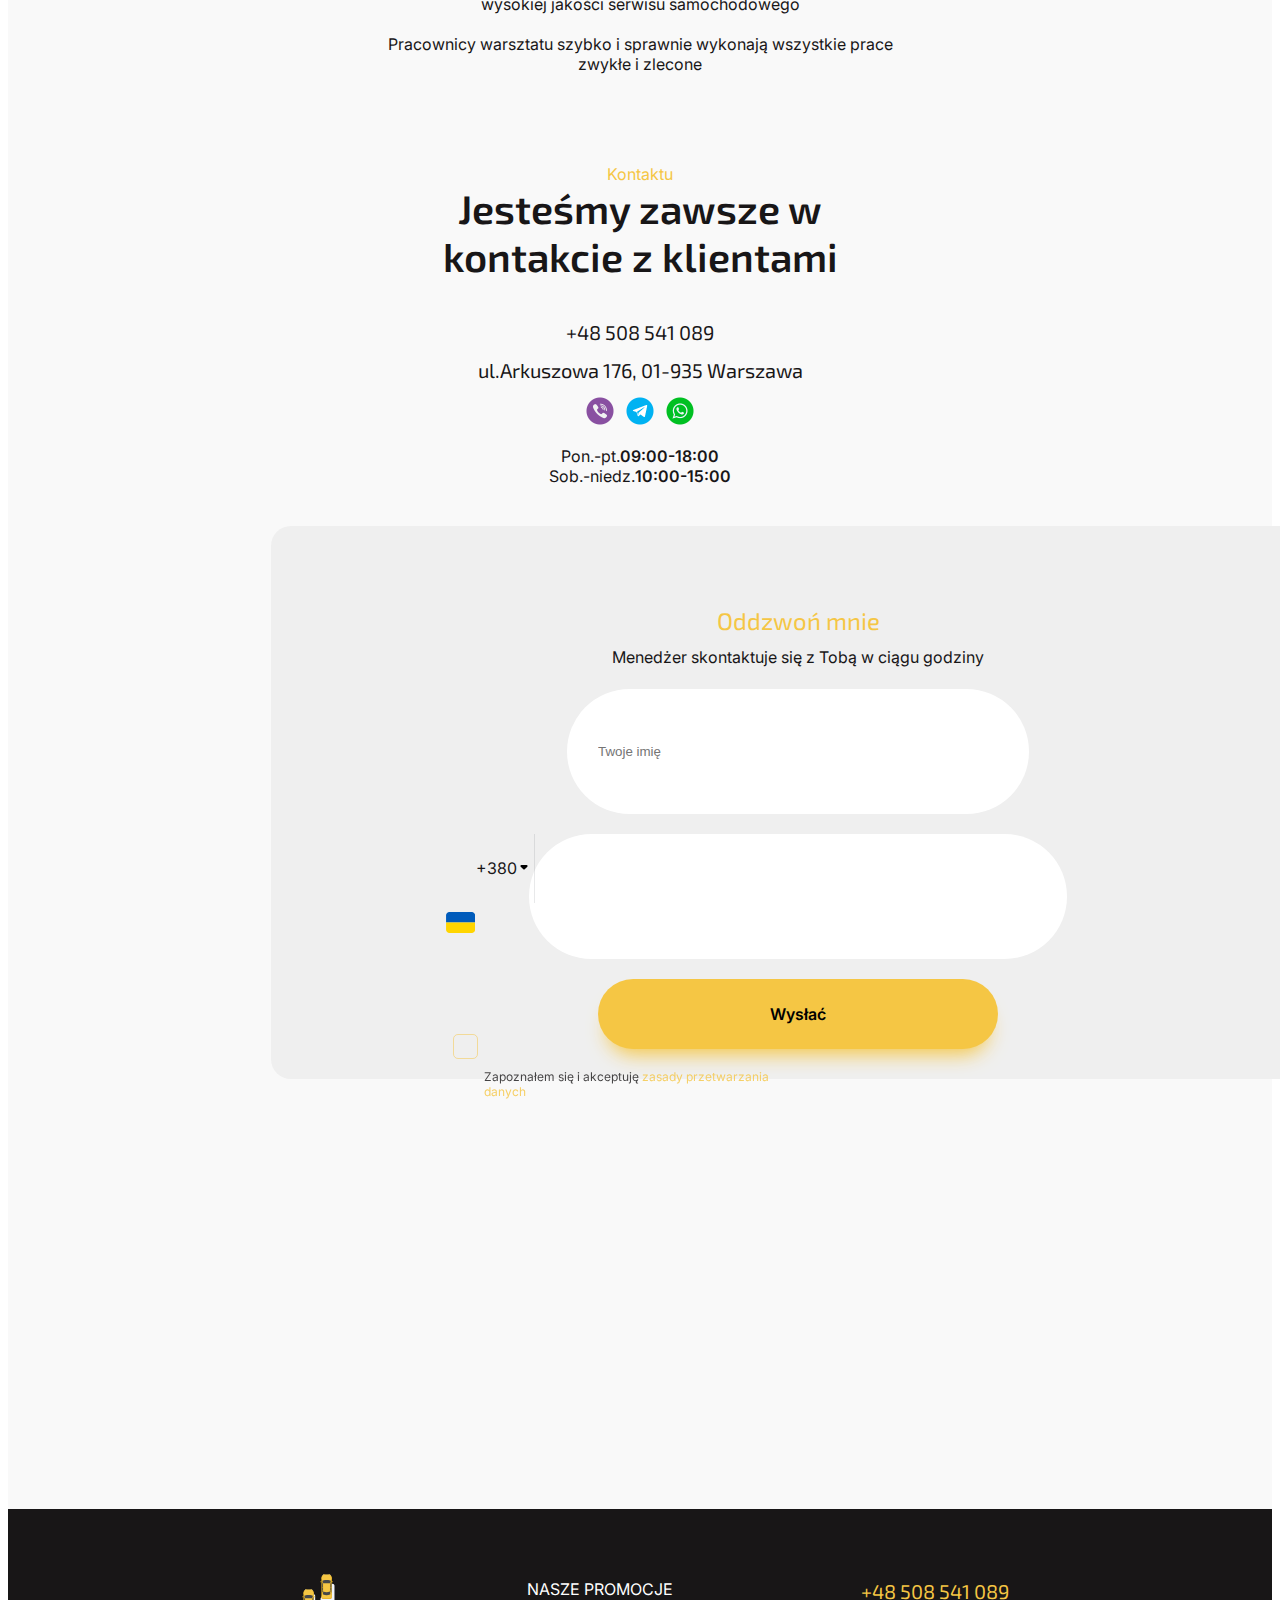
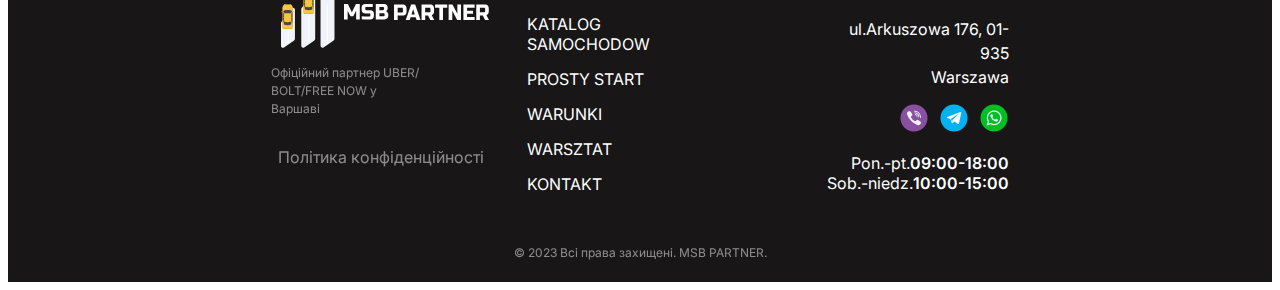
==== commit 71dd1de7: "automat" ====
--- a/index_pl.html
+++ b/index_pl.html
@@ -202,7 +202,7 @@
                                     <svg class="" width="20" height="20">
                                         <use href="./images/sprite.svg#icon-gears"></use>
                                       </svg>
-                                      <p class="catalog-car-text">manualna</p>
+                                      <p class="catalog-car-text">automat</p>
                                 </li>
                                 <li>
                                     <svg class="" width="20" height="20">
@@ -253,7 +253,7 @@
                                     <svg class="" width="20" height="20">
                                         <use href="./images/sprite.svg#icon-gears"></use>
                                       </svg>
-                                      <p class="catalog-car-text">manualna</p>
+                                      <p class="catalog-car-text">automat</p>
                                 </li>
                                 <li>
                                     <svg class="" width="20" height="20">
@@ -304,7 +304,7 @@
                                     <svg class="" width="20" height="20">
                                         <use href="./images/sprite.svg#icon-gears"></use>
                                       </svg>
-                                      <p class="catalog-car-text">automat</p>
+                                      <p class="catalog-car-text">manualna</p>
                                 </li>
                                 <li>
                                     <svg class="" width="20" height="20">
@@ -356,7 +356,7 @@
                                     <svg class="" width="20" height="20">
                                         <use href="./images/sprite.svg#icon-gears"></use>
                                       </svg>
-                                      <p class="catalog-car-text">manualna</p>
+                                      <p class="catalog-car-text">automat</p>
                                 </li>
                                 <li>
                                     <svg class="" width="20" height="20">
@@ -408,7 +408,7 @@
                                     <svg class="" width="20" height="20">
                                         <use href="./images/sprite.svg#icon-gears"></use>
                                       </svg>
-                                      <p class="catalog-car-text">manualna</p>
+                                      <p class="catalog-car-text">automat</p>
                                 </li>
                                 <li>
                                     <svg class="" width="20" height="20">
--- a/css/styles.css
+++ b/css/styles.css
@@ -534,7 +534,7 @@
 }
 .catalog-car-price{
     width: 330px;
-    height: 47px;
+    height: 67px;
     border-radius: 0px 0px 20px 20px;
     background: var(--primary-color);
     padding-top: 12px;
@@ -542,7 +542,7 @@
 
 .catalog-car-price-title{
     position: absolute;
-    bottom: 13px;
+    bottom: 20px;
     right: 92px;
     color: var(--light-color);
     opacity: 2;
@@ -566,7 +566,7 @@
     left: 0;
     top:0;
     width: 100%;
-    height: 165px;
+    height: 213px;
     border-top-left-radius: 20px;
     border-top-right-radius: 20px;
     transform: translateY(100%);
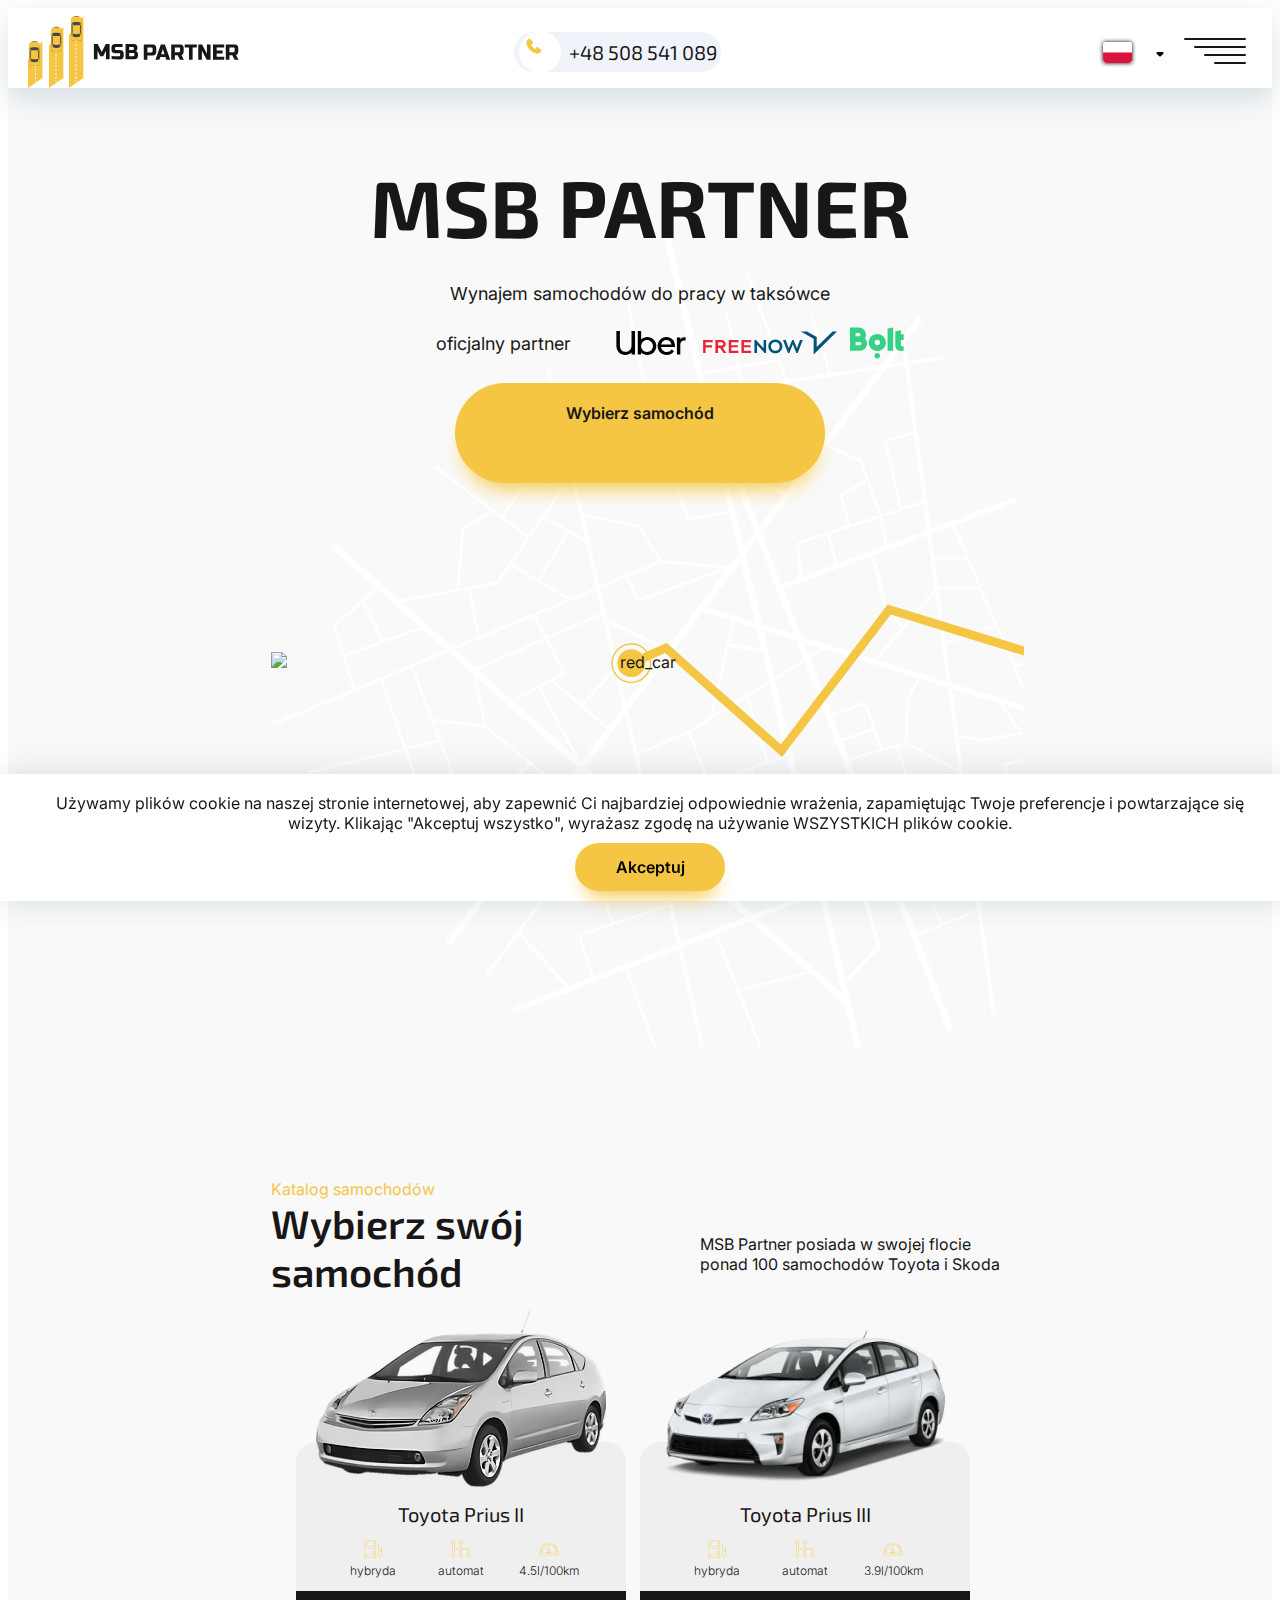
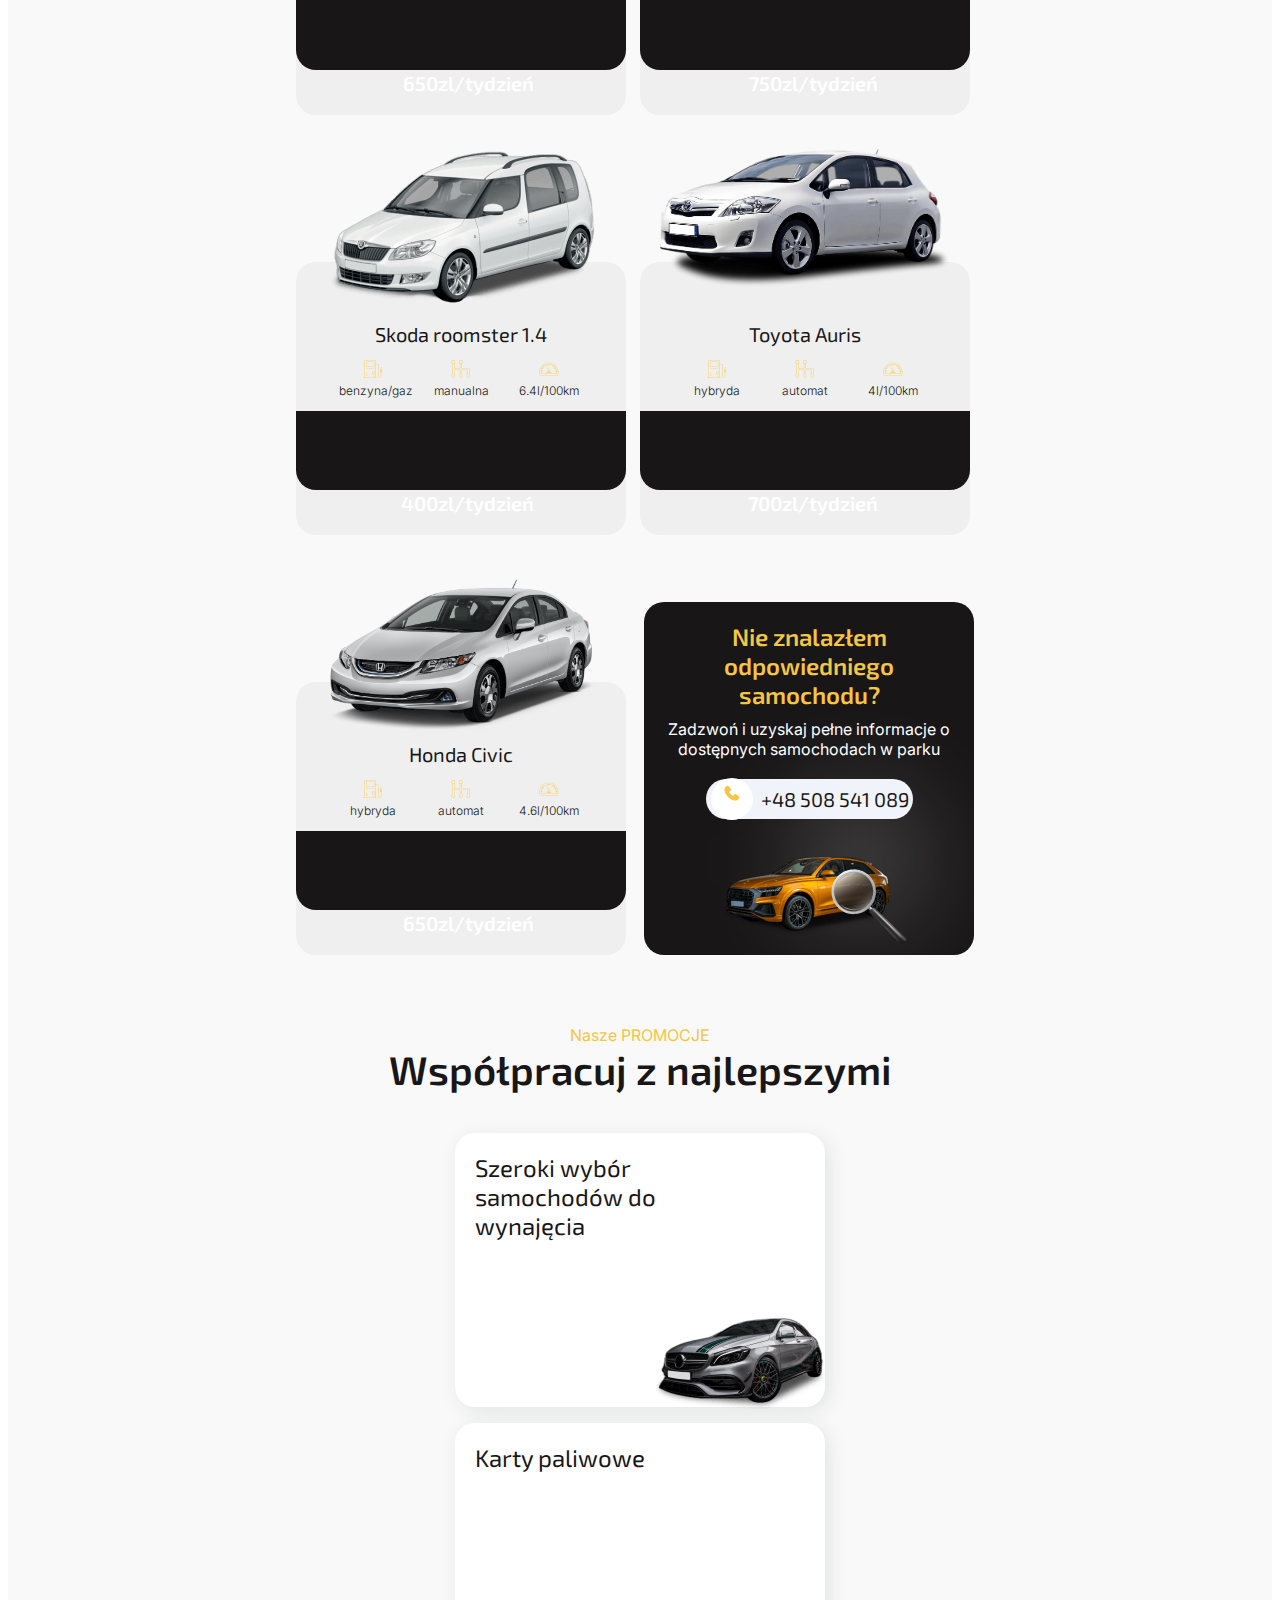
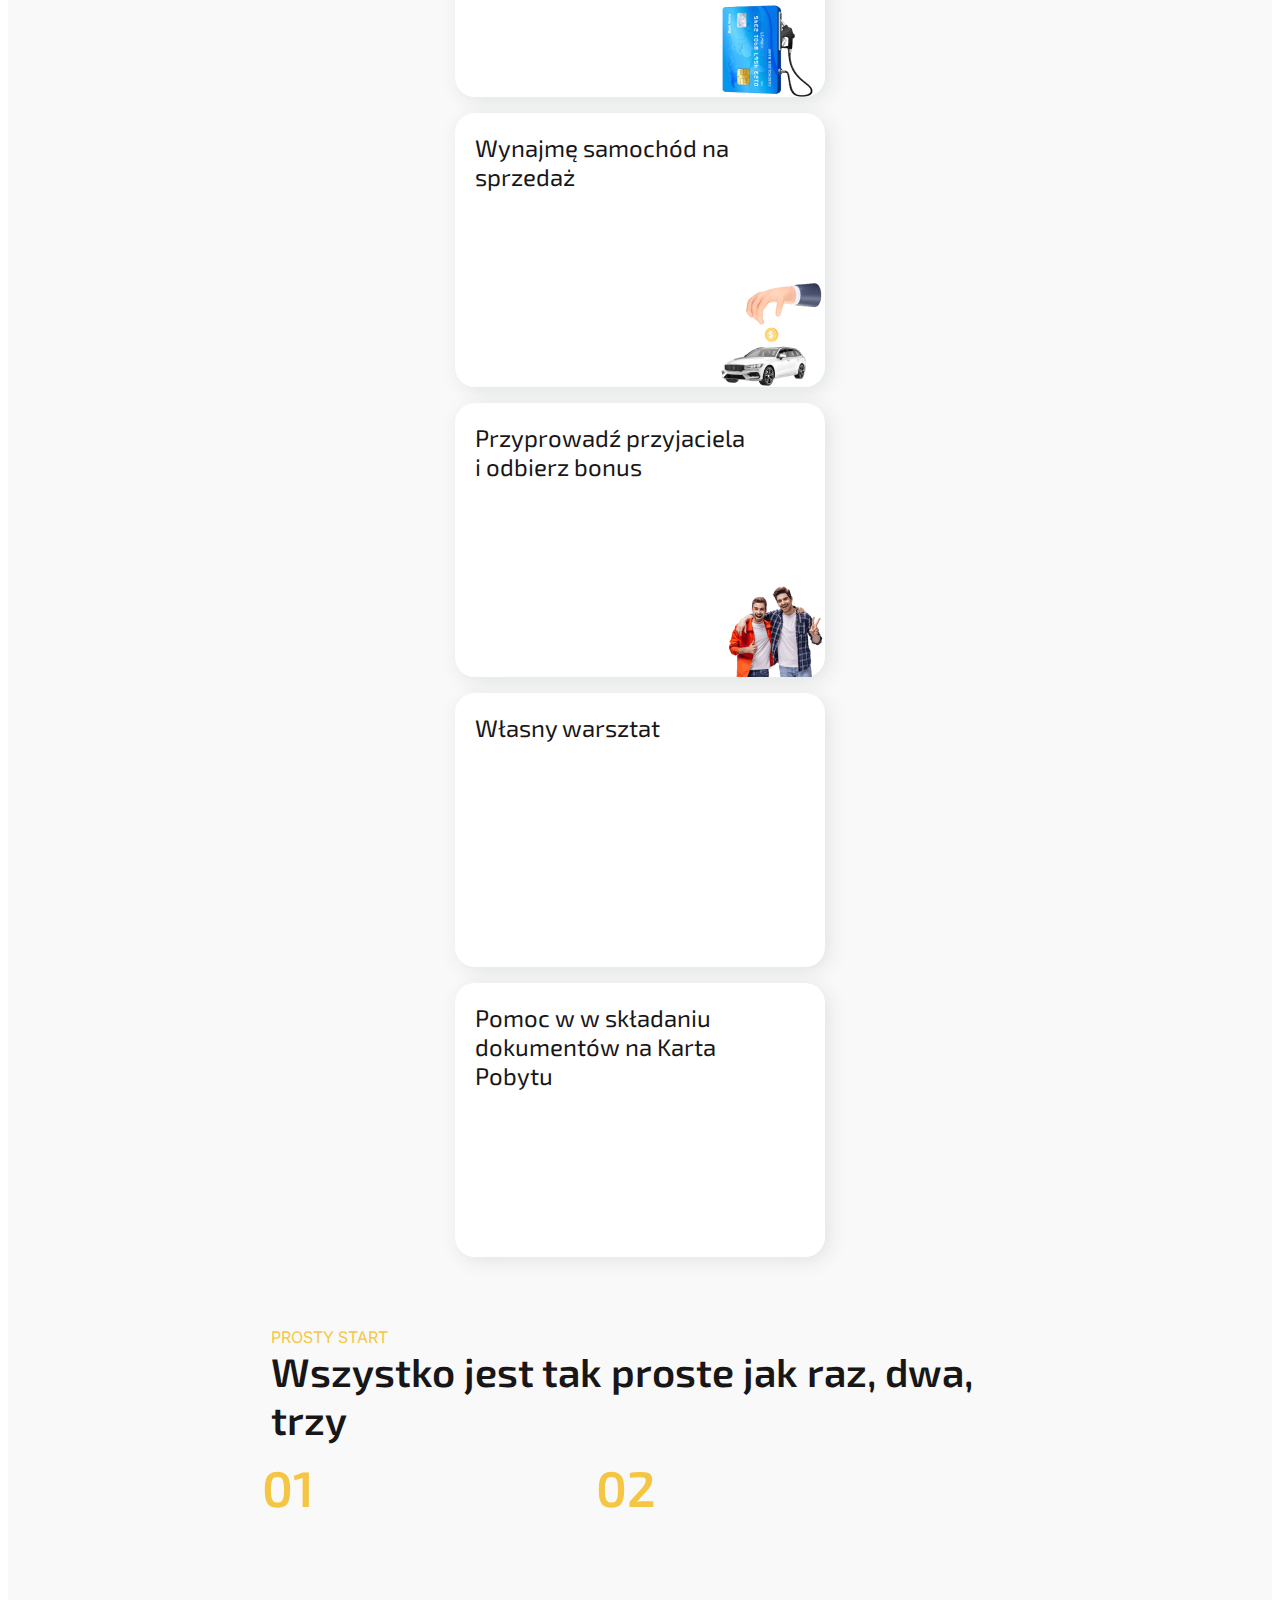
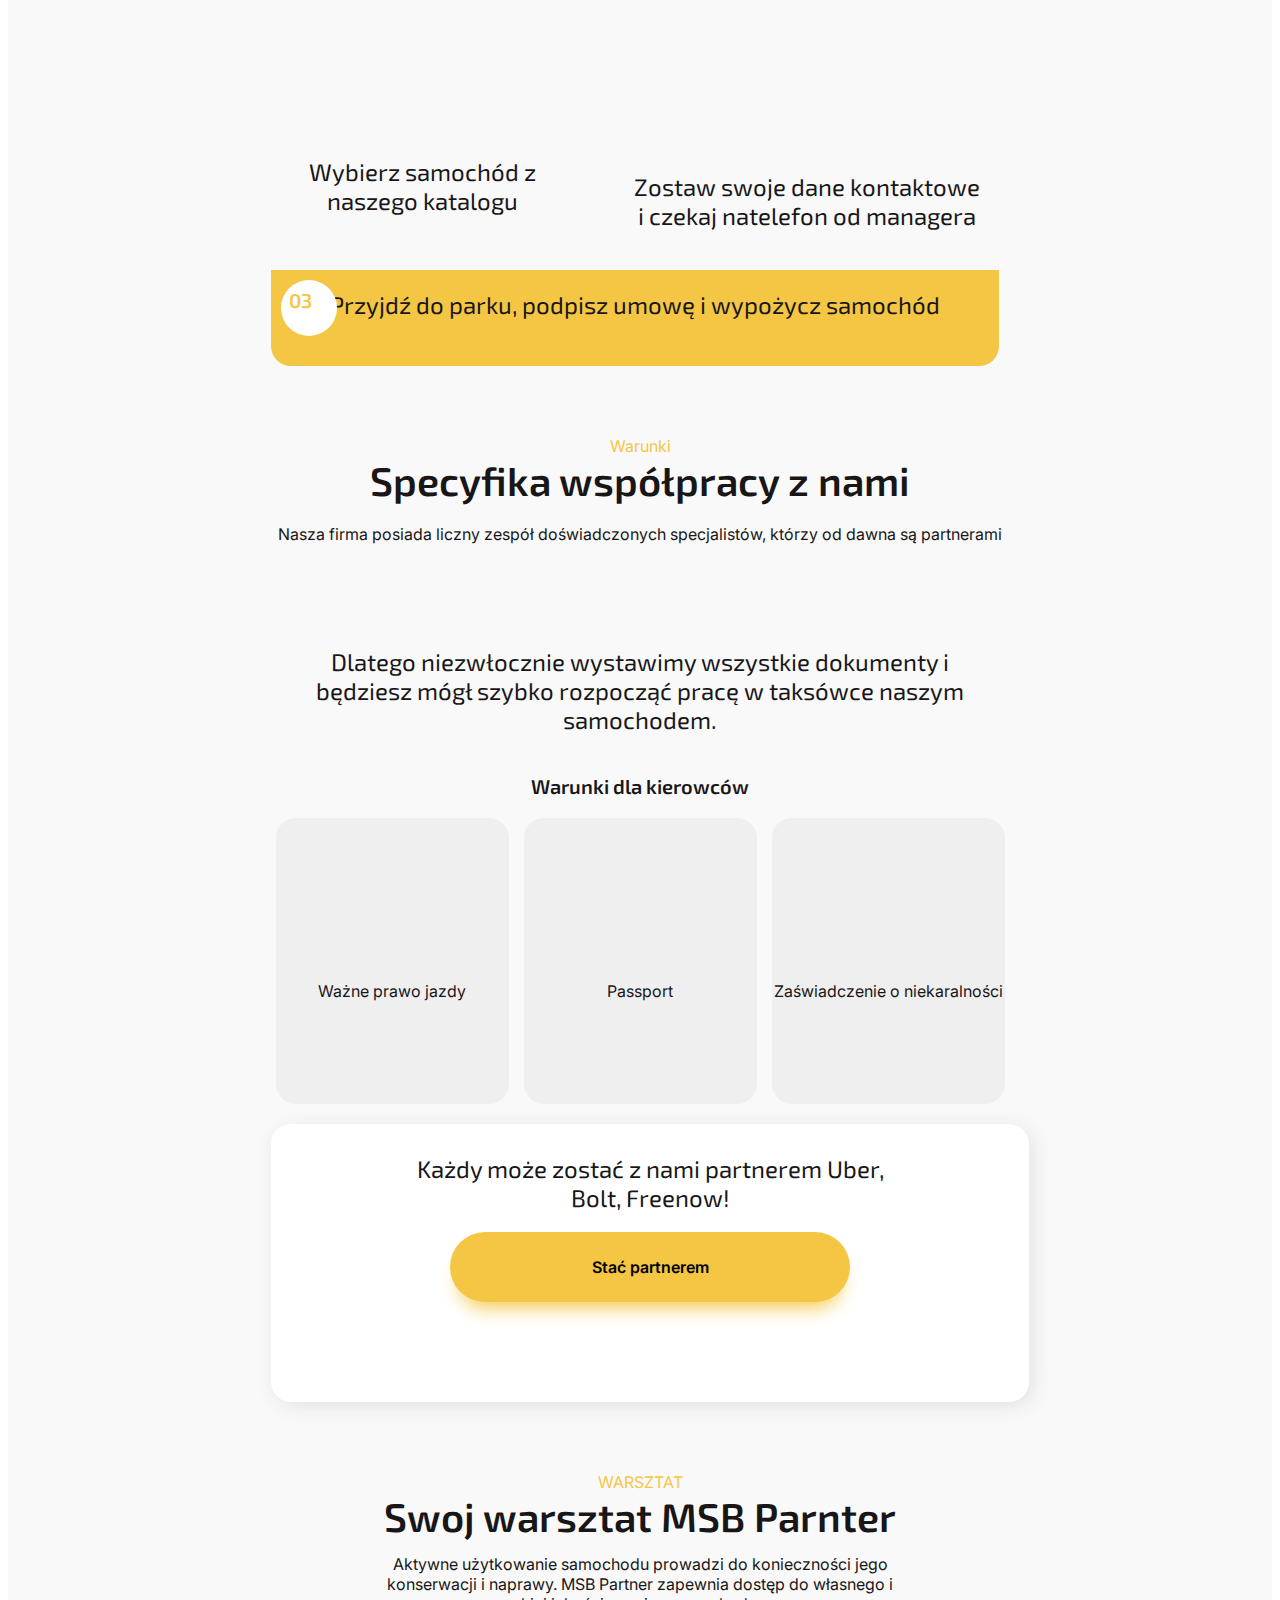
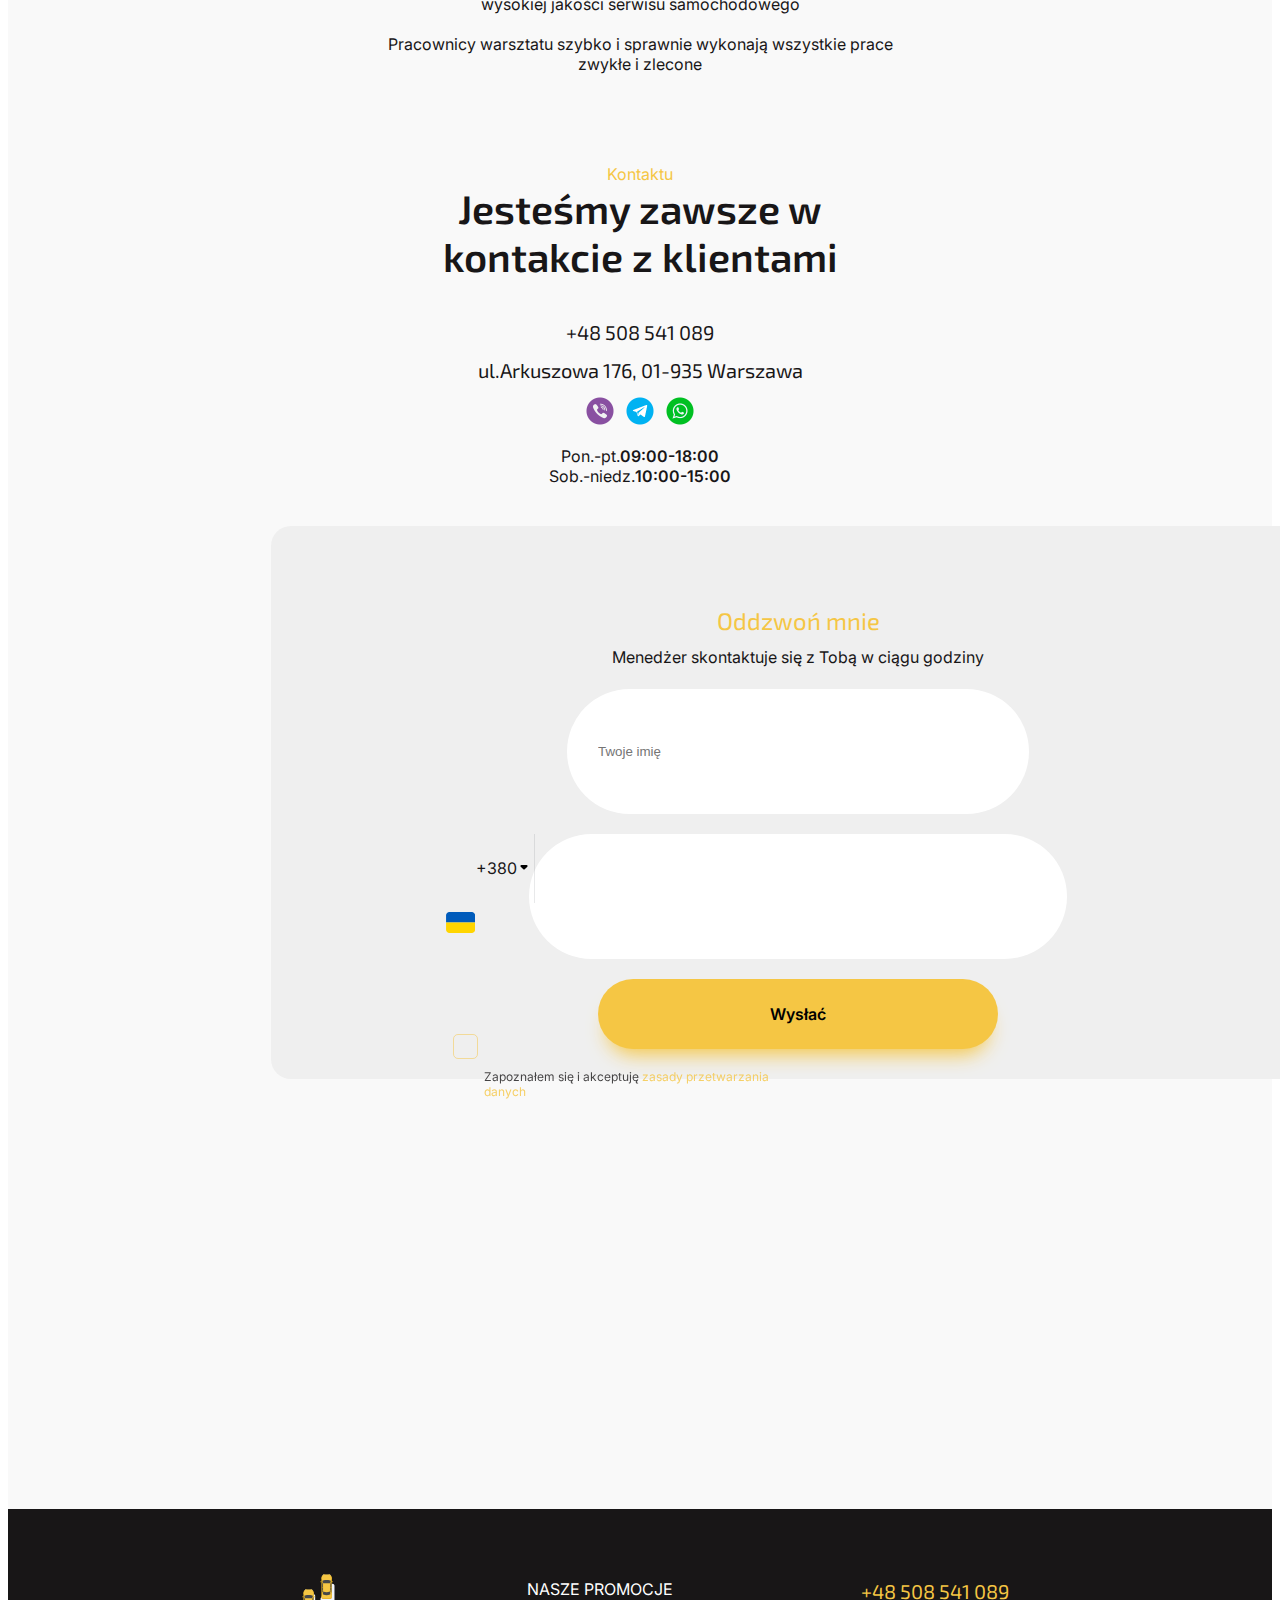
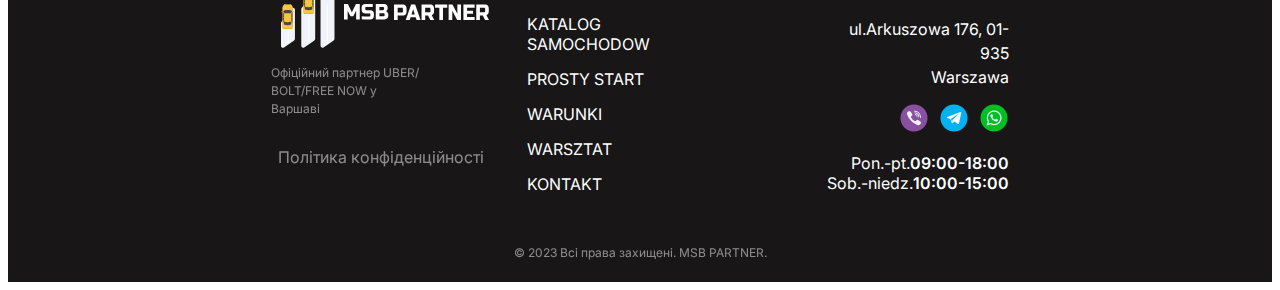
==== commit b0c6df42: "litr" ====
--- a/index_pl.html
+++ b/index_pl.html
@@ -208,7 +208,7 @@
                                     <svg class="" width="20" height="20">
                                         <use href="./images/sprite.svg#icon-speed"></use>
                                       </svg>
-                                      <p class="catalog-car-text">1.5l </p>
+                                      <p class="catalog-car-text">4.5l/100km</p>
                                 </li>
                             </ul>
                             <div class="catalog-car-overlay">
@@ -259,7 +259,7 @@
                                     <svg class="" width="20" height="20">
                                         <use href="./images/sprite.svg#icon-speed"></use>
                                       </svg>
-                                      <p class="catalog-car-text">1.8l </p>
+                                      <p class="catalog-car-text">3.9l/100km </p>
                                 </li>
                             </ul>
                             <div class="catalog-car-overlay">
@@ -310,7 +310,7 @@
                                     <svg class="" width="20" height="20">
                                         <use href="./images/sprite.svg#icon-speed"></use>
                                       </svg>
-                                      <p class="catalog-car-text">1.4l </p>
+                                      <p class="catalog-car-text">6.4l/100km</p>
                                 </li>
                             </ul>
                             <div class="catalog-car-overlay">
@@ -362,7 +362,7 @@
                                     <svg class="" width="20" height="20">
                                         <use href="./images/sprite.svg#icon-speed"></use>
                                       </svg>
-                                      <p class="catalog-car-text">1.8l </p>
+                                      <p class="catalog-car-text">4l/100km</p>
                                 </li>
                             </ul>
                             <div class="catalog-car-overlay">
@@ -414,7 +414,7 @@
                                     <svg class="" width="20" height="20">
                                         <use href="./images/sprite.svg#icon-speed"></use>
                                       </svg>
-                                      <p class="catalog-car-text">1.8l </p>
+                                      <p class="catalog-car-text">4.6l/100km</p>
                                 </li>
                             </ul>
                             <div class="catalog-car-overlay">
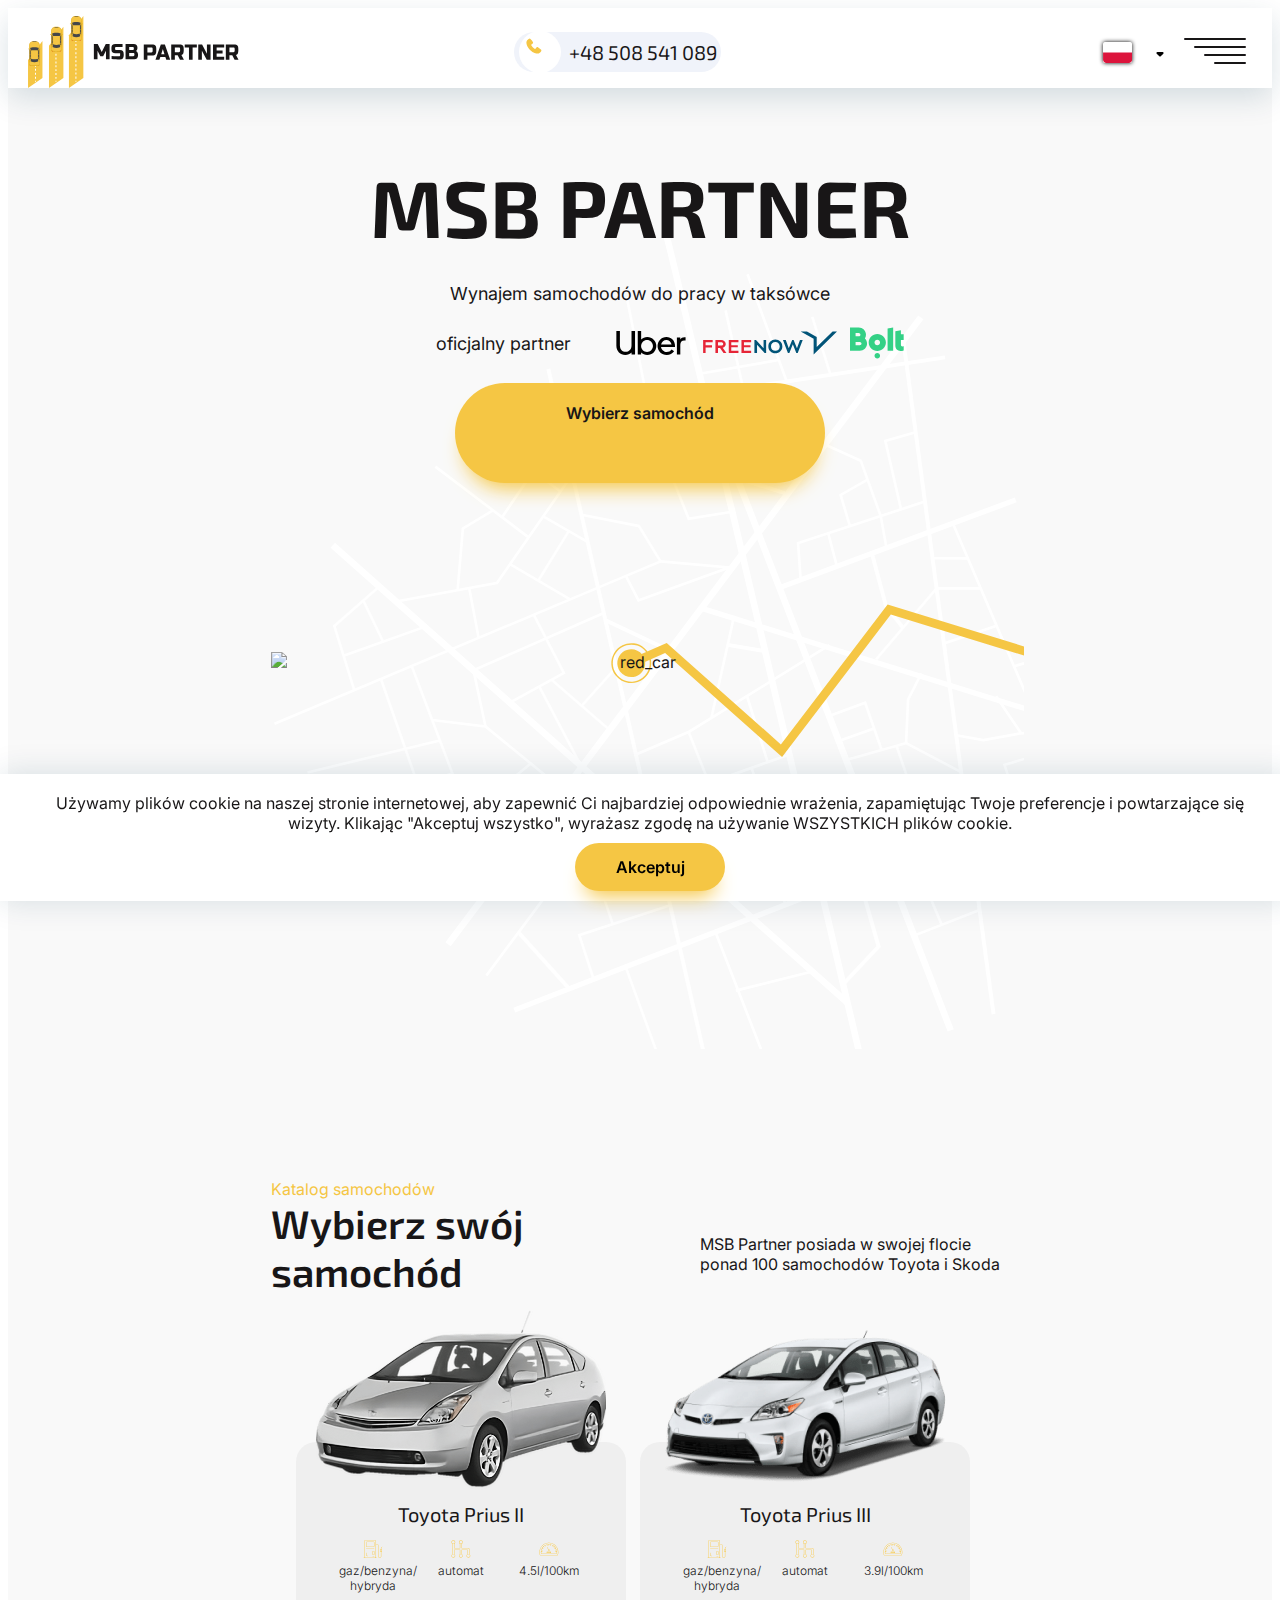
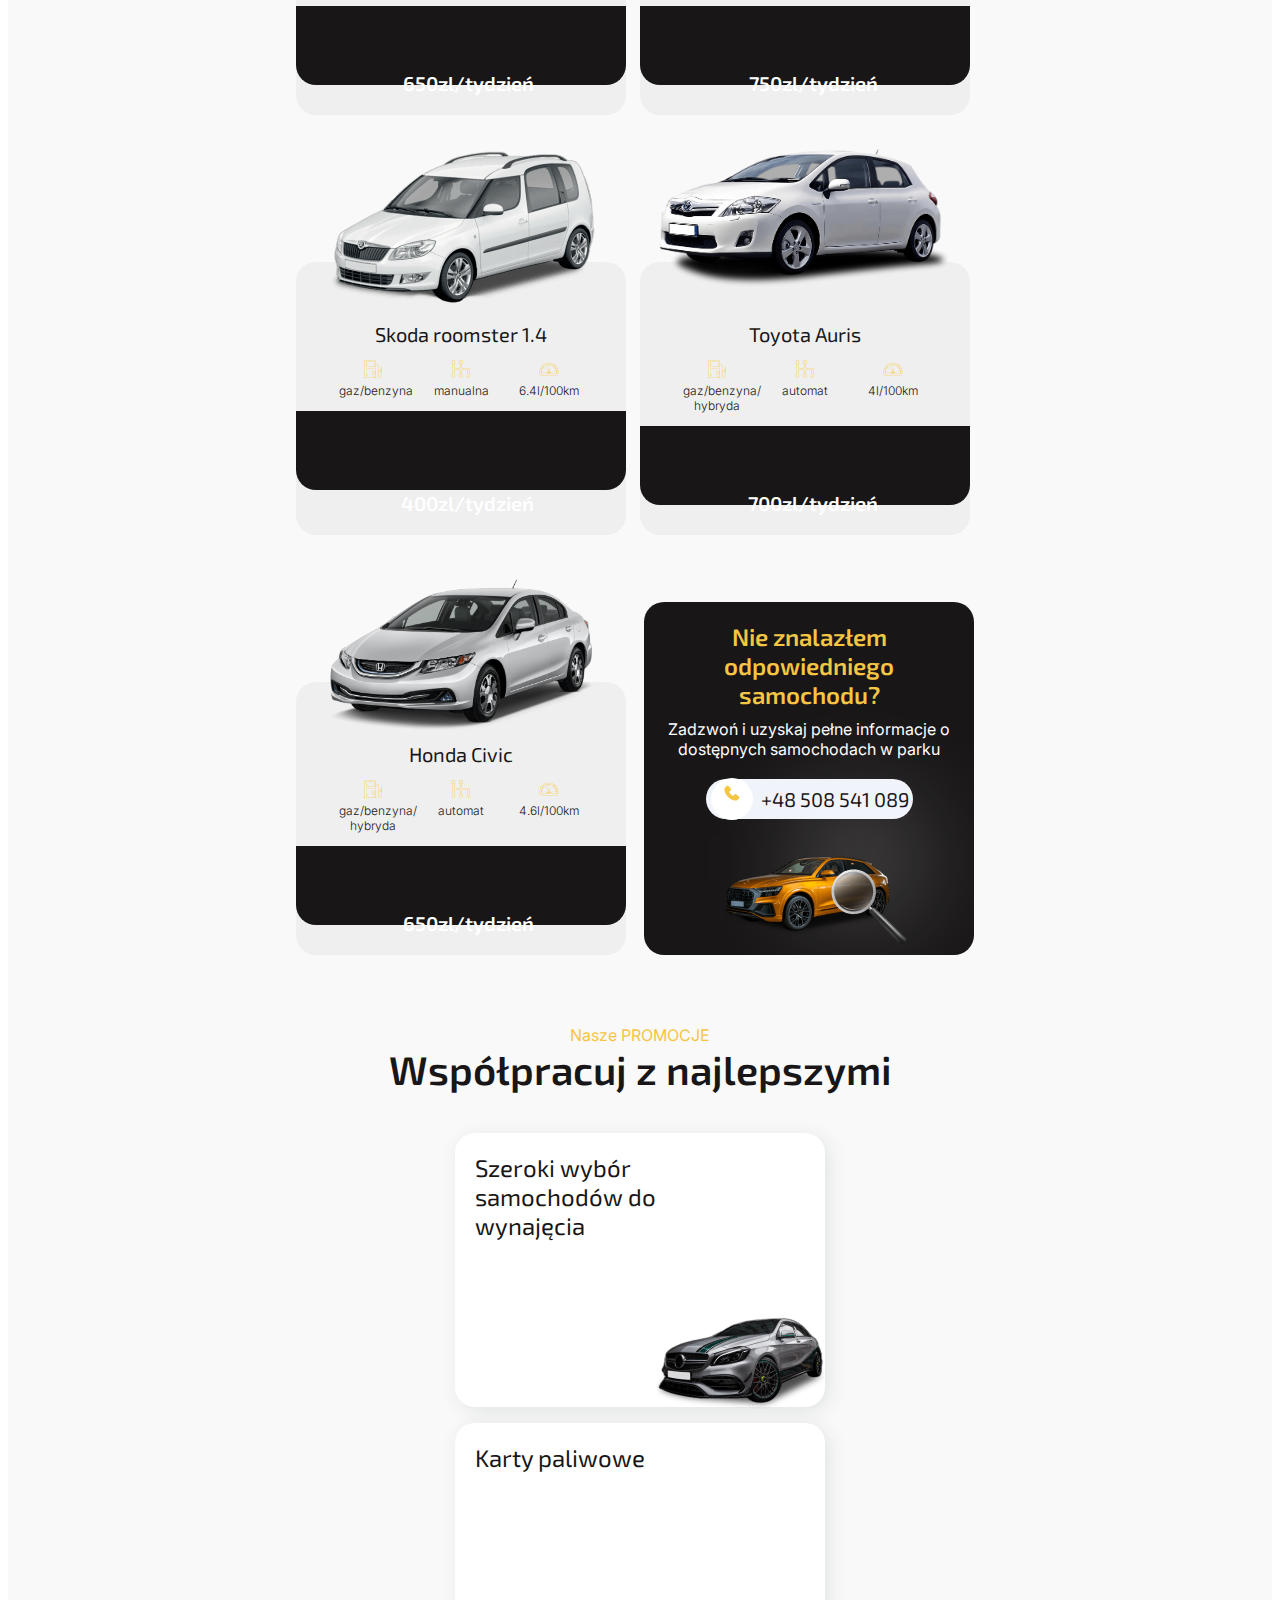
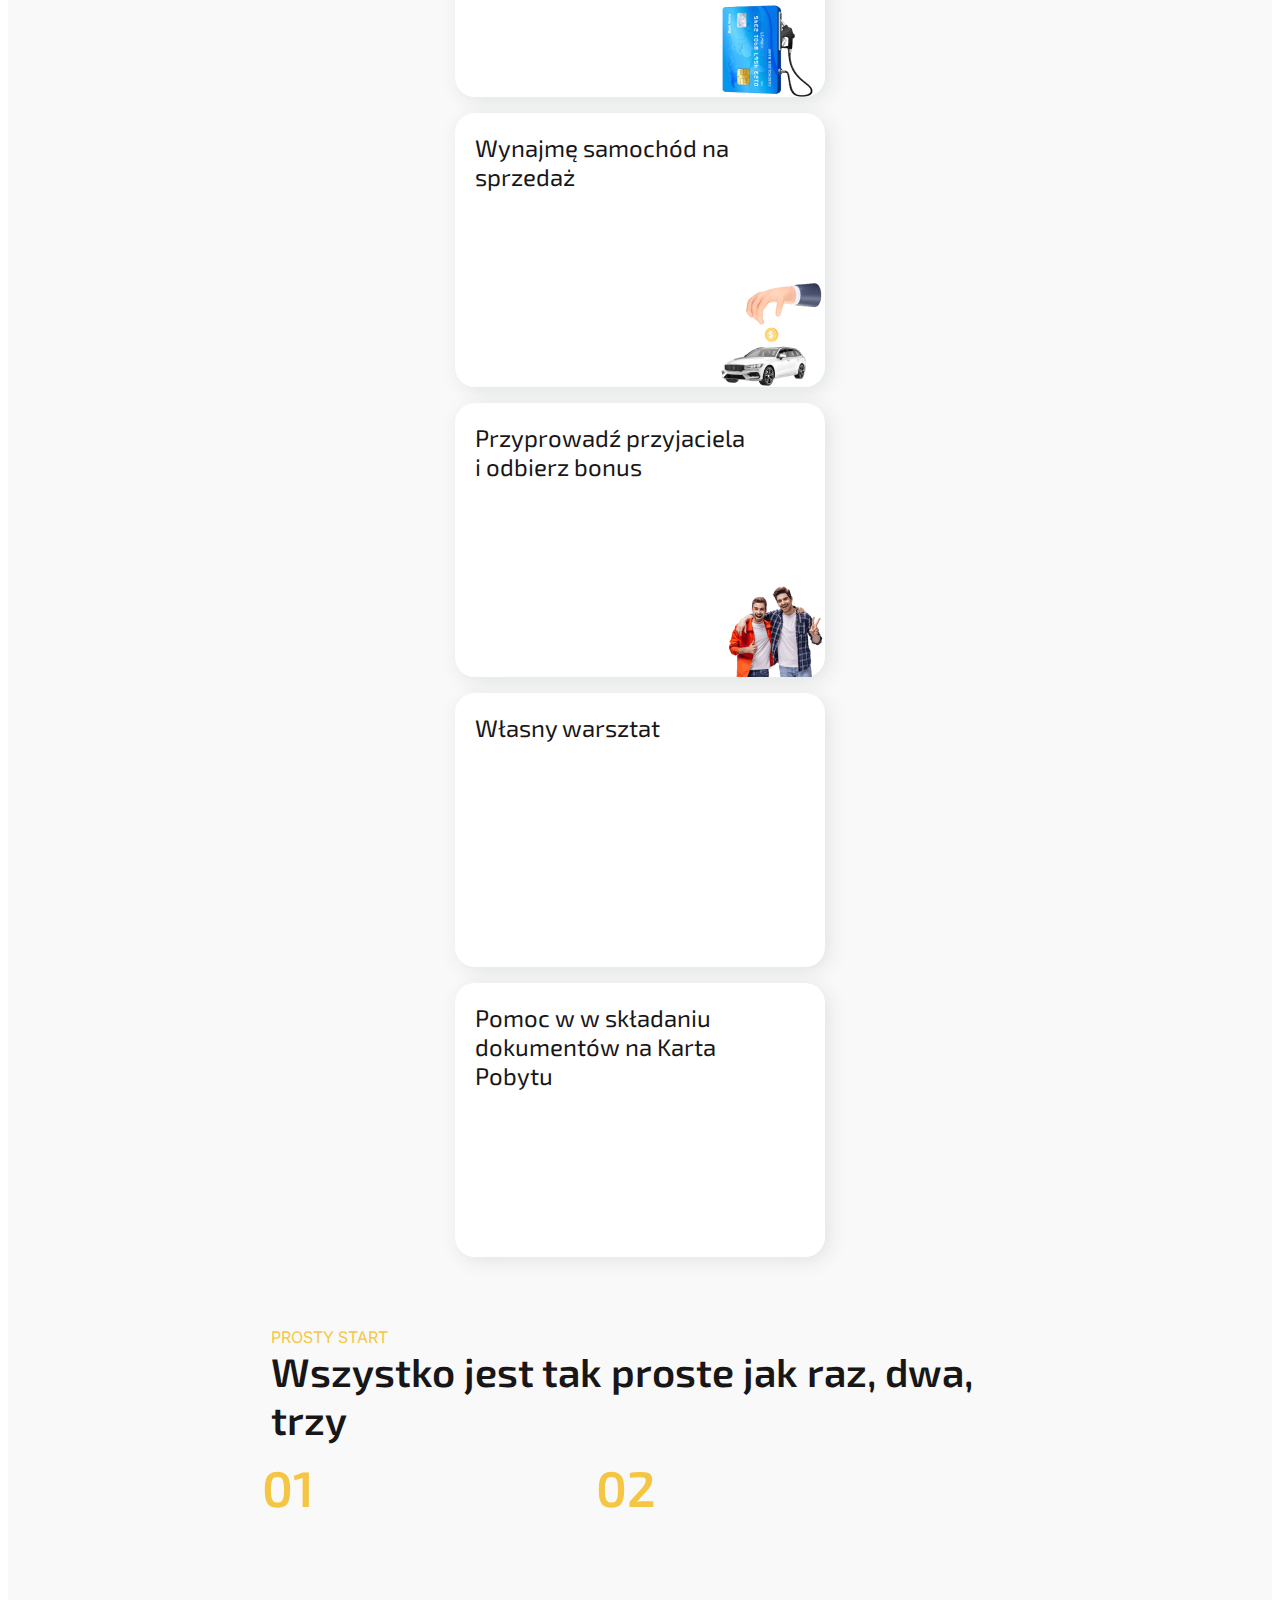
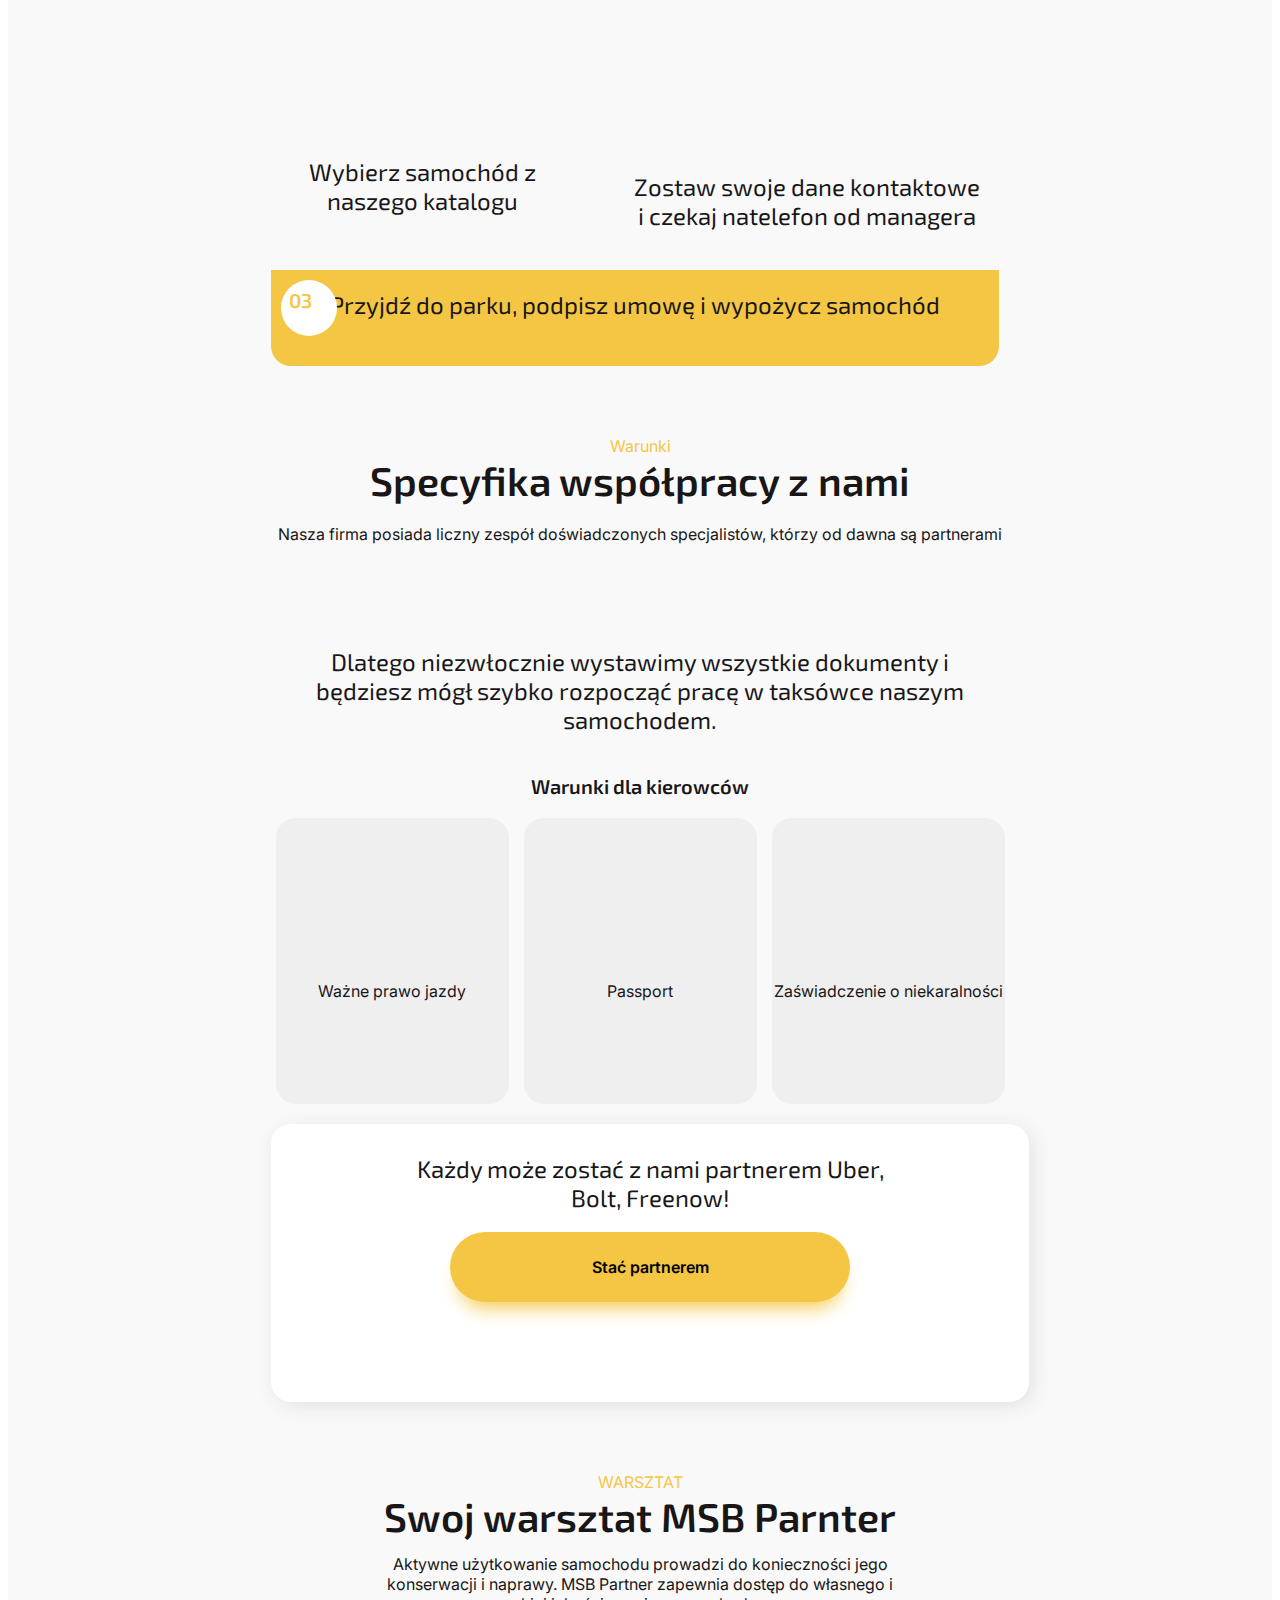
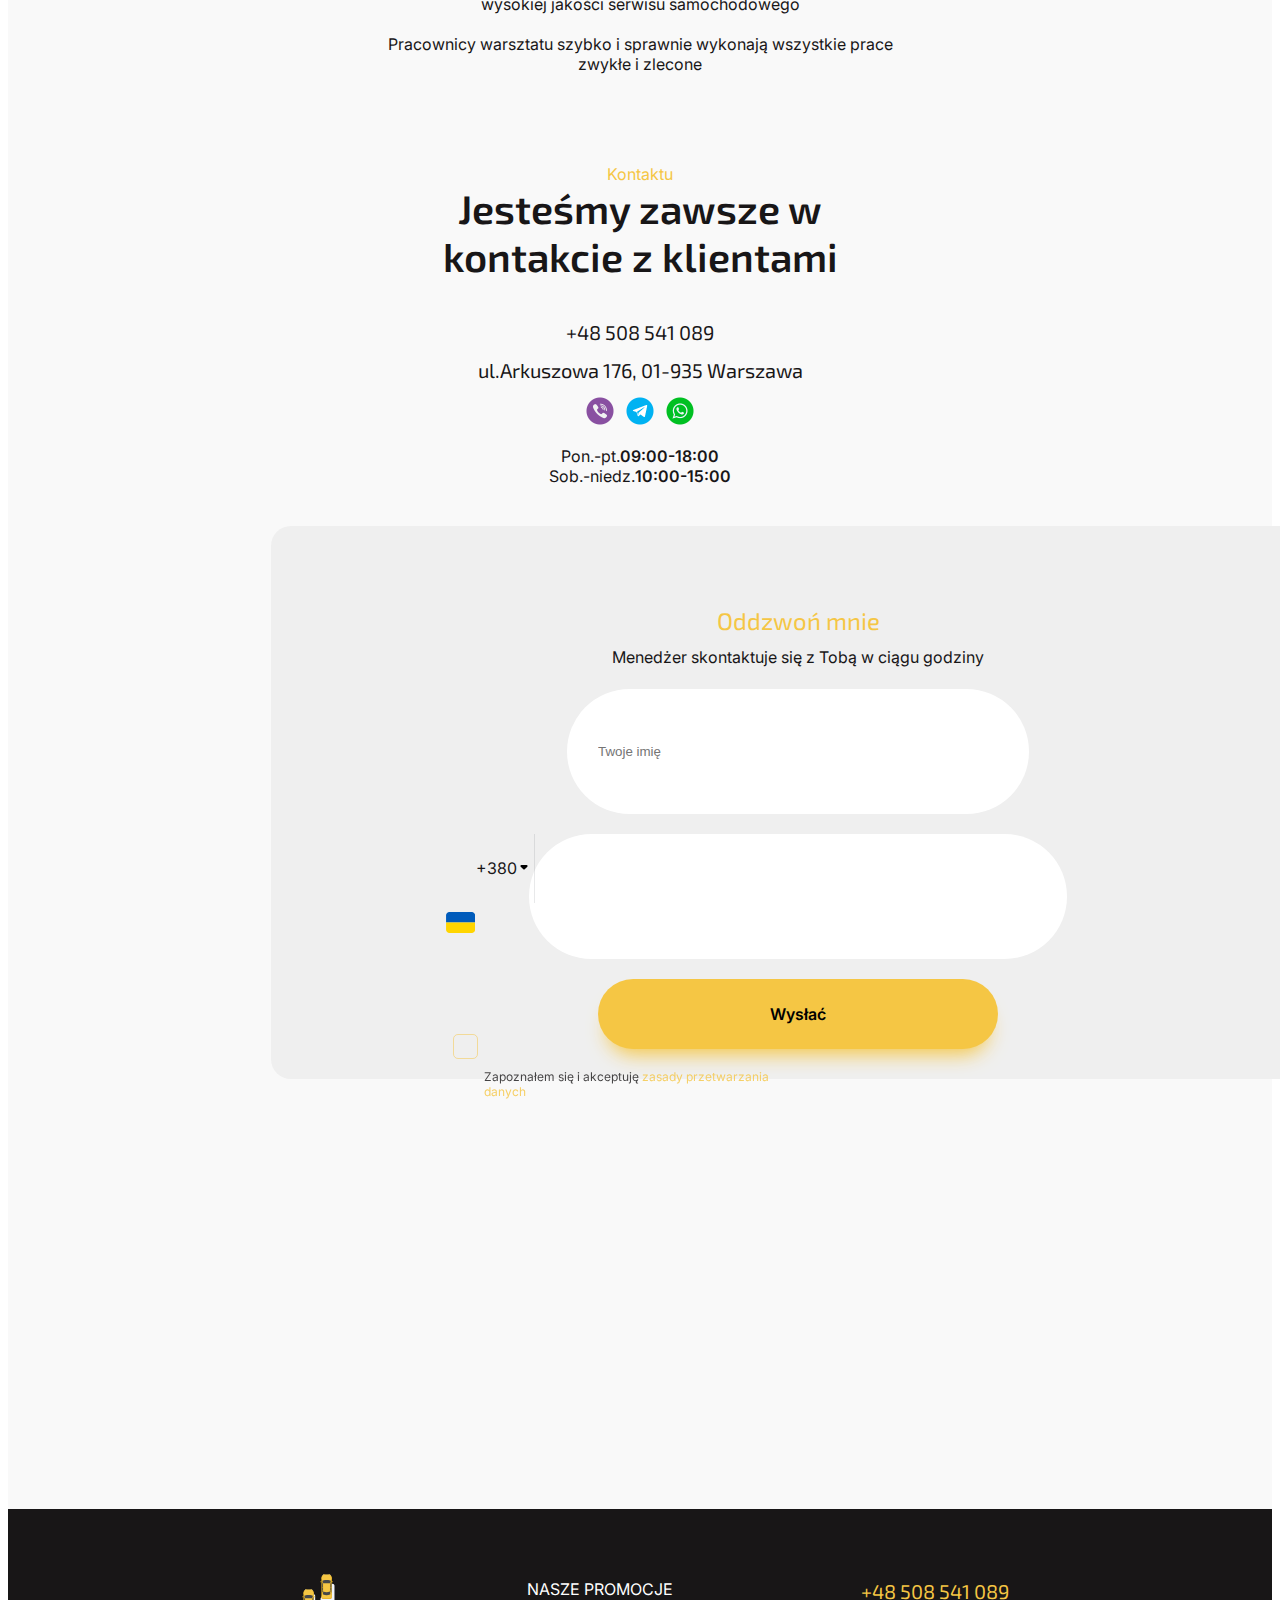
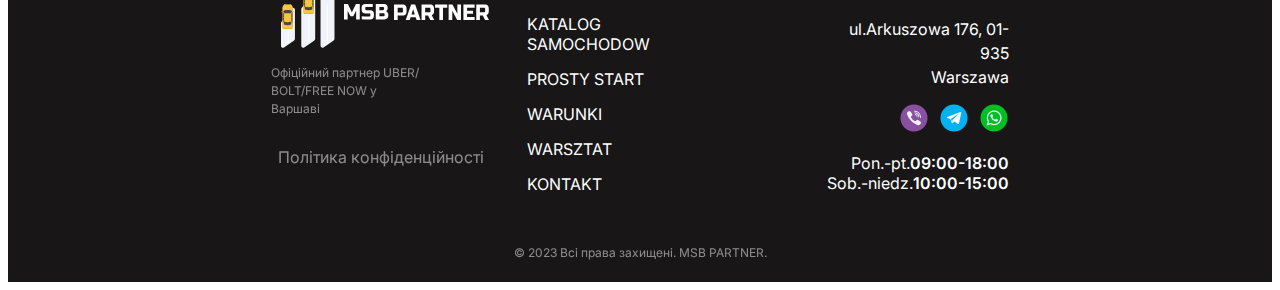
==== commit 7fabc930: "changed text content catalog-car" ====
--- a/index_pl.html
+++ b/index_pl.html
@@ -196,7 +196,7 @@
                                     <svg class="" width="20" height="20">
                                       <use href="./images/sprite.svg#icon-petrol"></use>
                                     </svg>
-                                    <p class="catalog-car-text">hybryda</p>
+                                    <p class="catalog-car-text">gaz/benzyna/ hybryda</p>
                                 </li>
                                 <li>
                                     <svg class="" width="20" height="20">
@@ -247,7 +247,7 @@
                                     <svg class="" width="20" height="20">
                                       <use href="./images/sprite.svg#icon-petrol"></use>
                                     </svg>
-                                    <p class="catalog-car-text">hybryda</p>
+                                    <p class="catalog-car-text">gaz/benzyna/ hybryda</p>
                                 </li>
                                 <li>
                                     <svg class="" width="20" height="20">
@@ -298,7 +298,7 @@
                                     <svg class="" width="20" height="20">
                                       <use href="./images/sprite.svg#icon-petrol"></use>
                                     </svg>
-                                    <p class="catalog-car-text">benzyna/gaz</p>
+                                    <p class="catalog-car-text">gaz/benzyna</p>
                                 </li>
                                 <li>
                                     <svg class="" width="20" height="20">
@@ -350,7 +350,7 @@
                                     <svg class="" width="20" height="20">
                                       <use href="./images/sprite.svg#icon-petrol"></use>
                                     </svg>
-                                    <p class="catalog-car-text">hybryda</p>
+                                    <p class="catalog-car-text">gaz/benzyna/ hybryda</p>
                                 </li>
                                 <li>
                                     <svg class="" width="20" height="20">
@@ -402,7 +402,7 @@
                                     <svg class="" width="20" height="20">
                                       <use href="./images/sprite.svg#icon-petrol"></use>
                                     </svg>
-                                    <p class="catalog-car-text">hybryda</p>
+                                    <p class="catalog-car-text">gaz/benzyna/ hybryda</p>
                                 </li>
                                 <li>
                                     <svg class="" width="20" height="20">
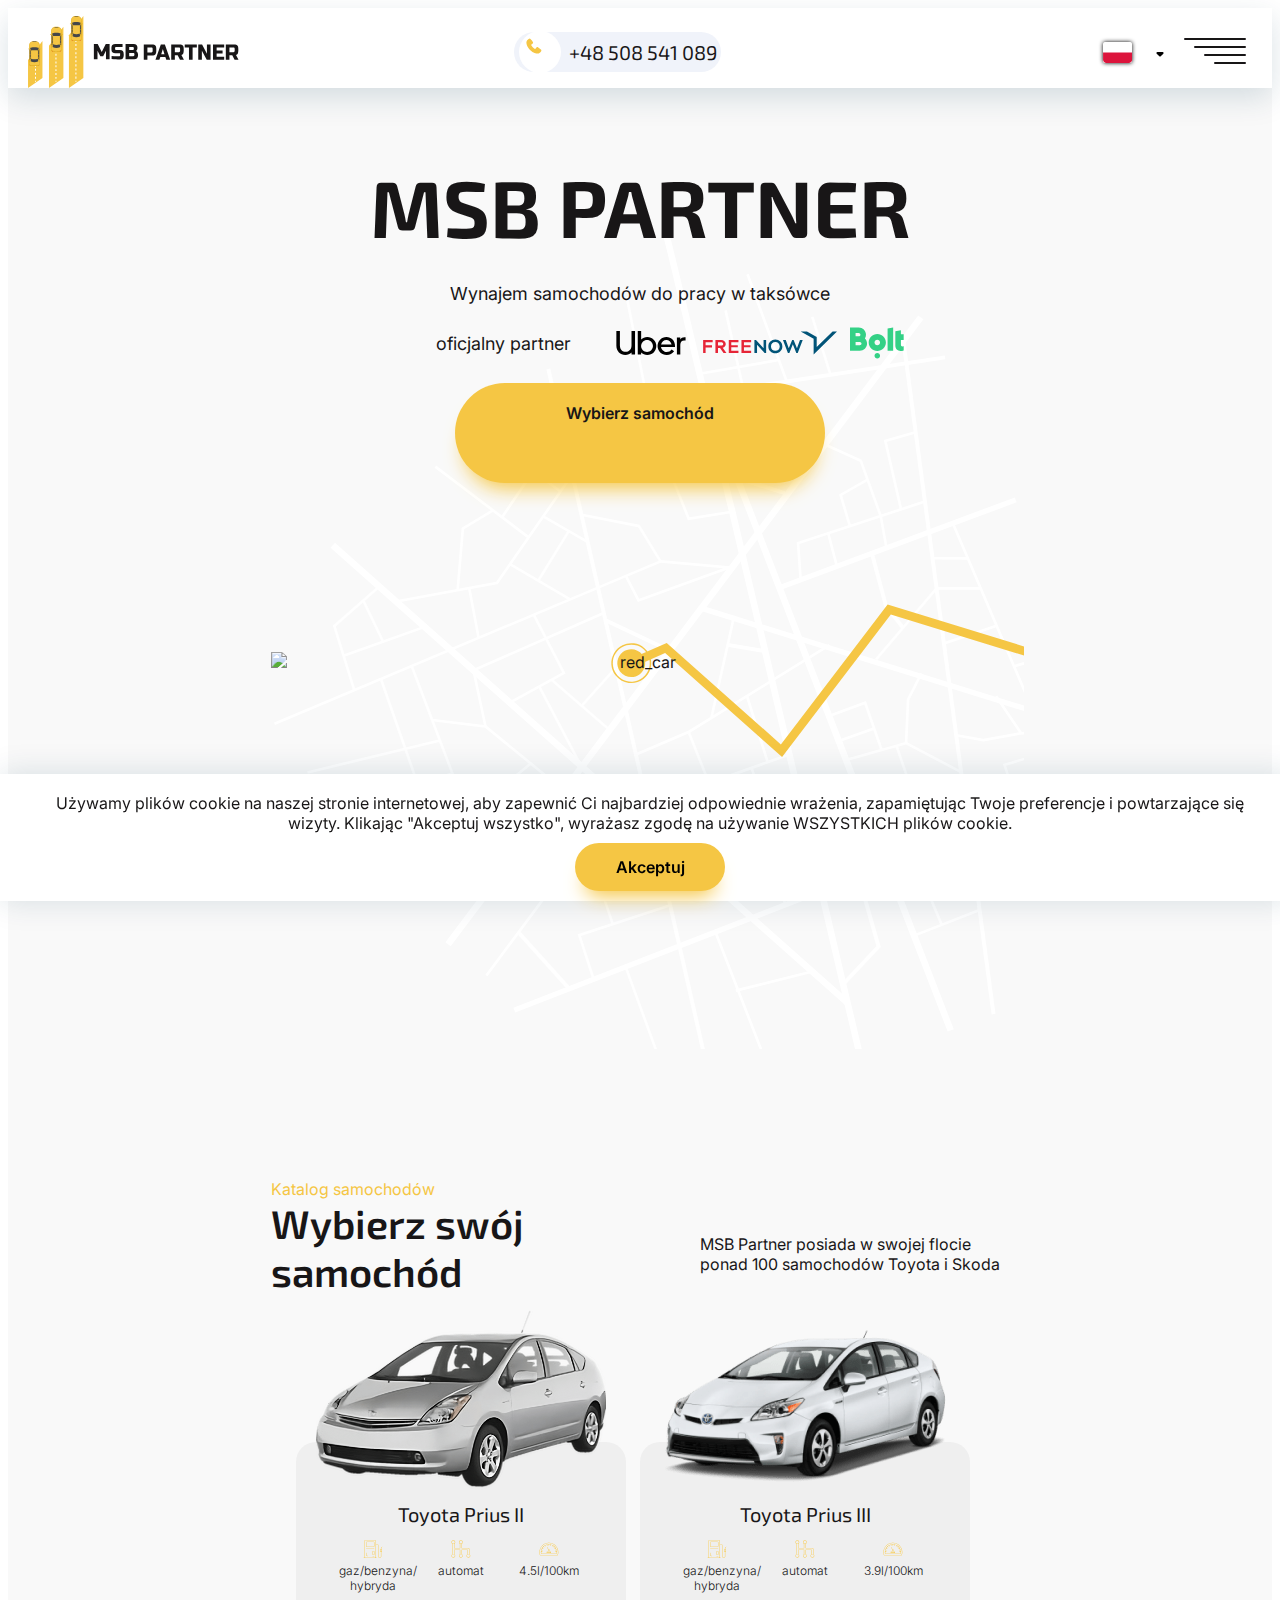
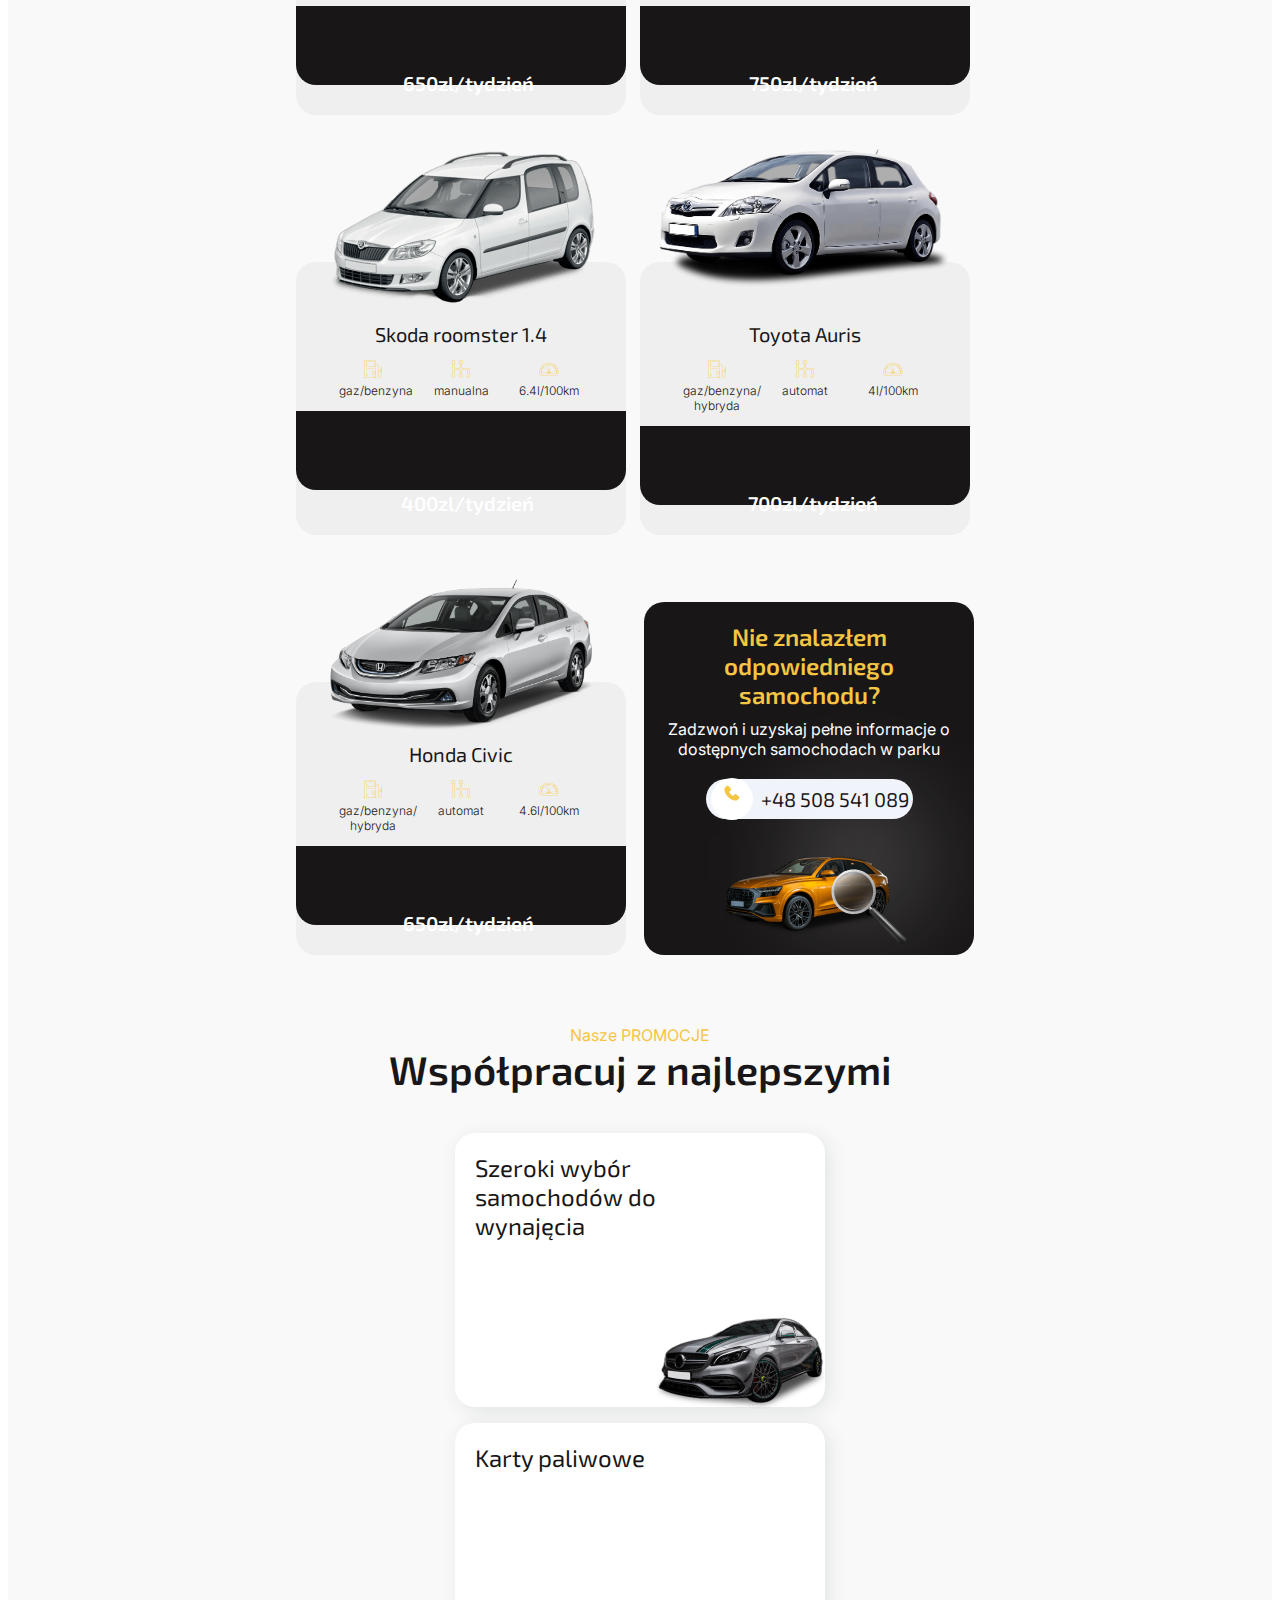
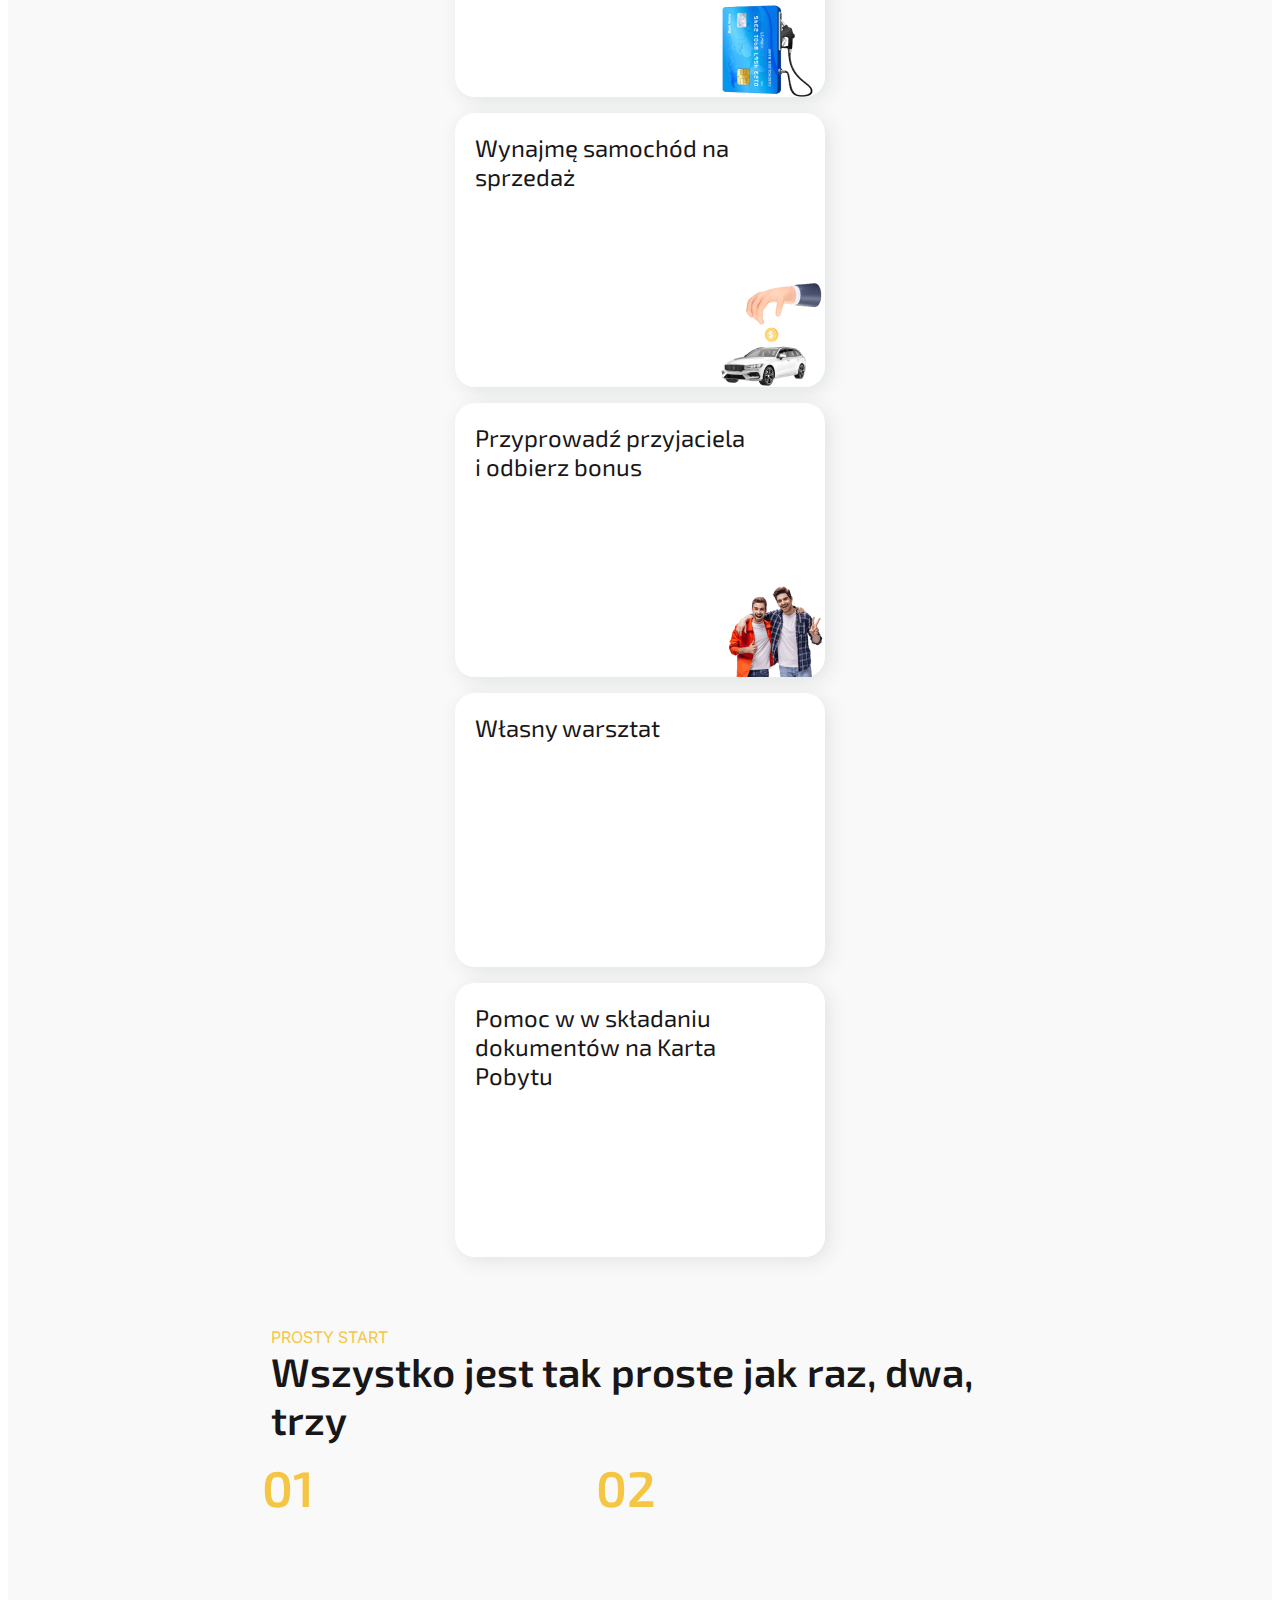
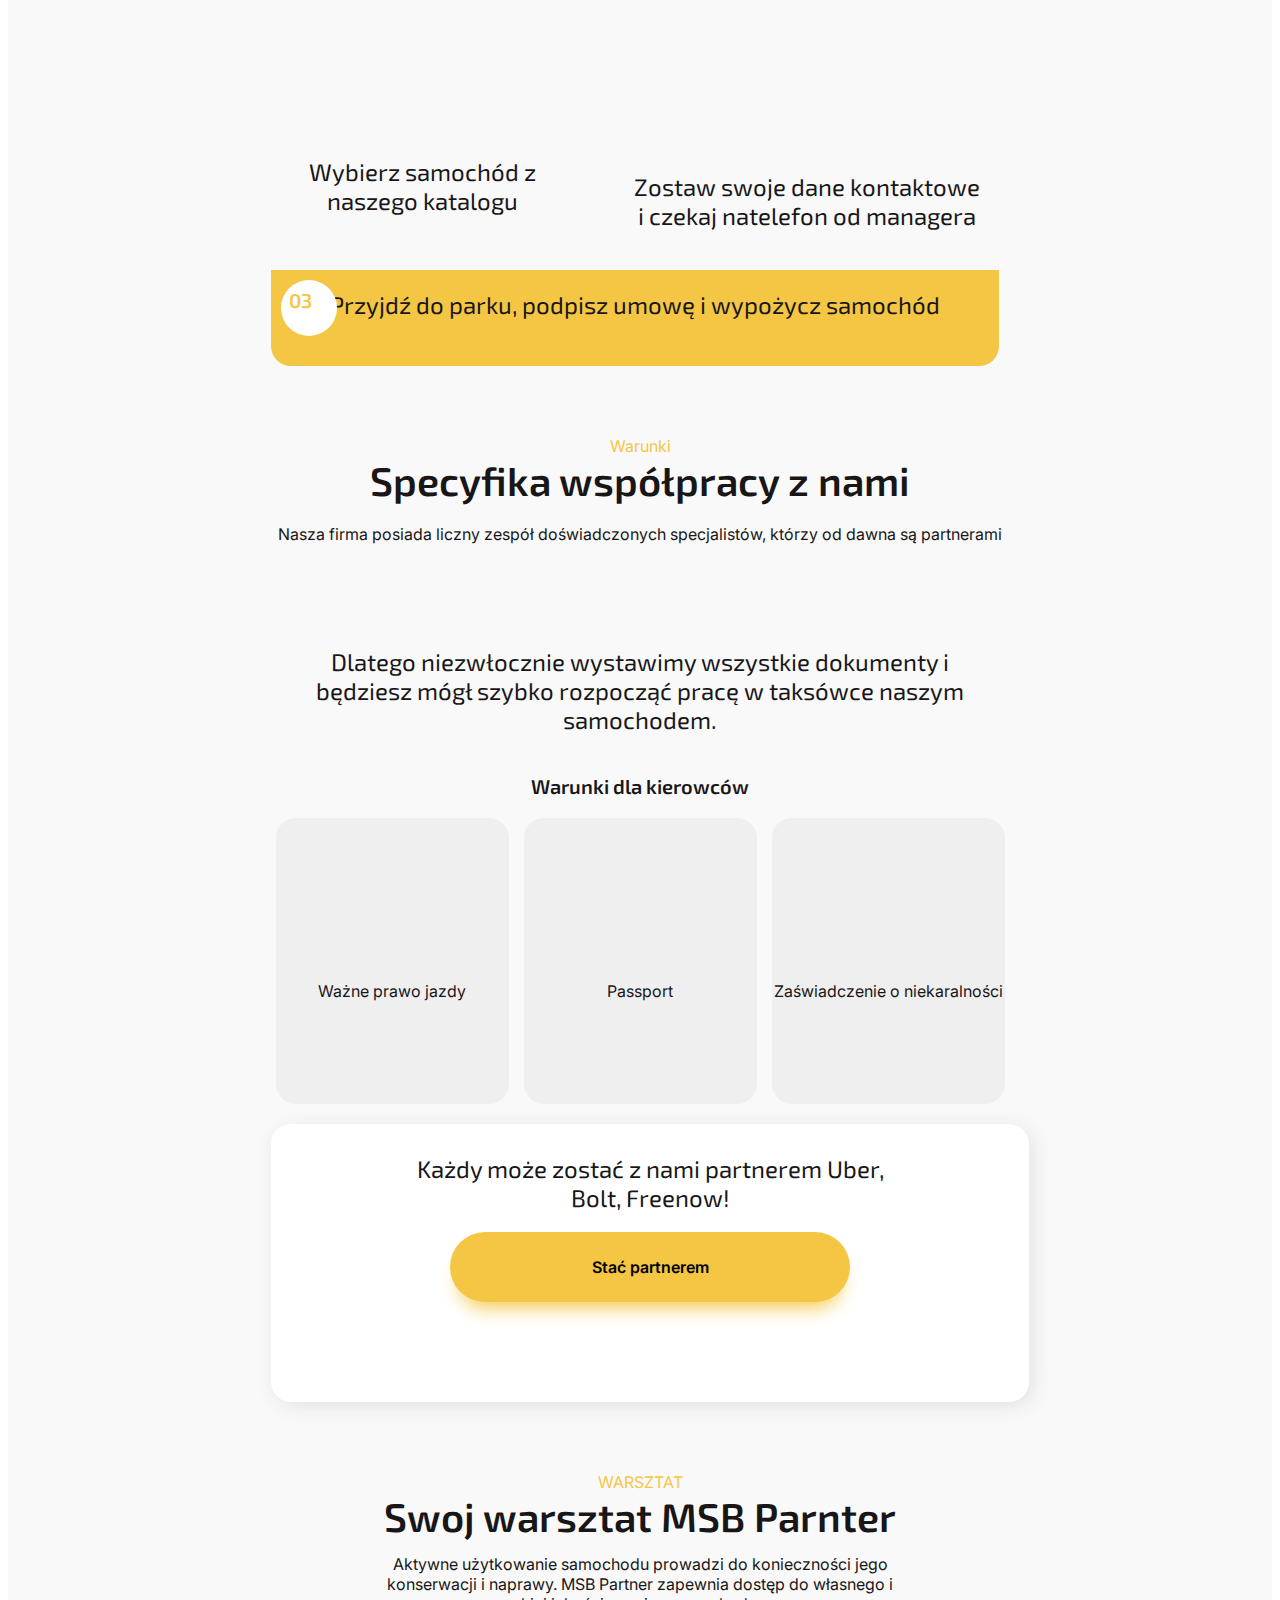
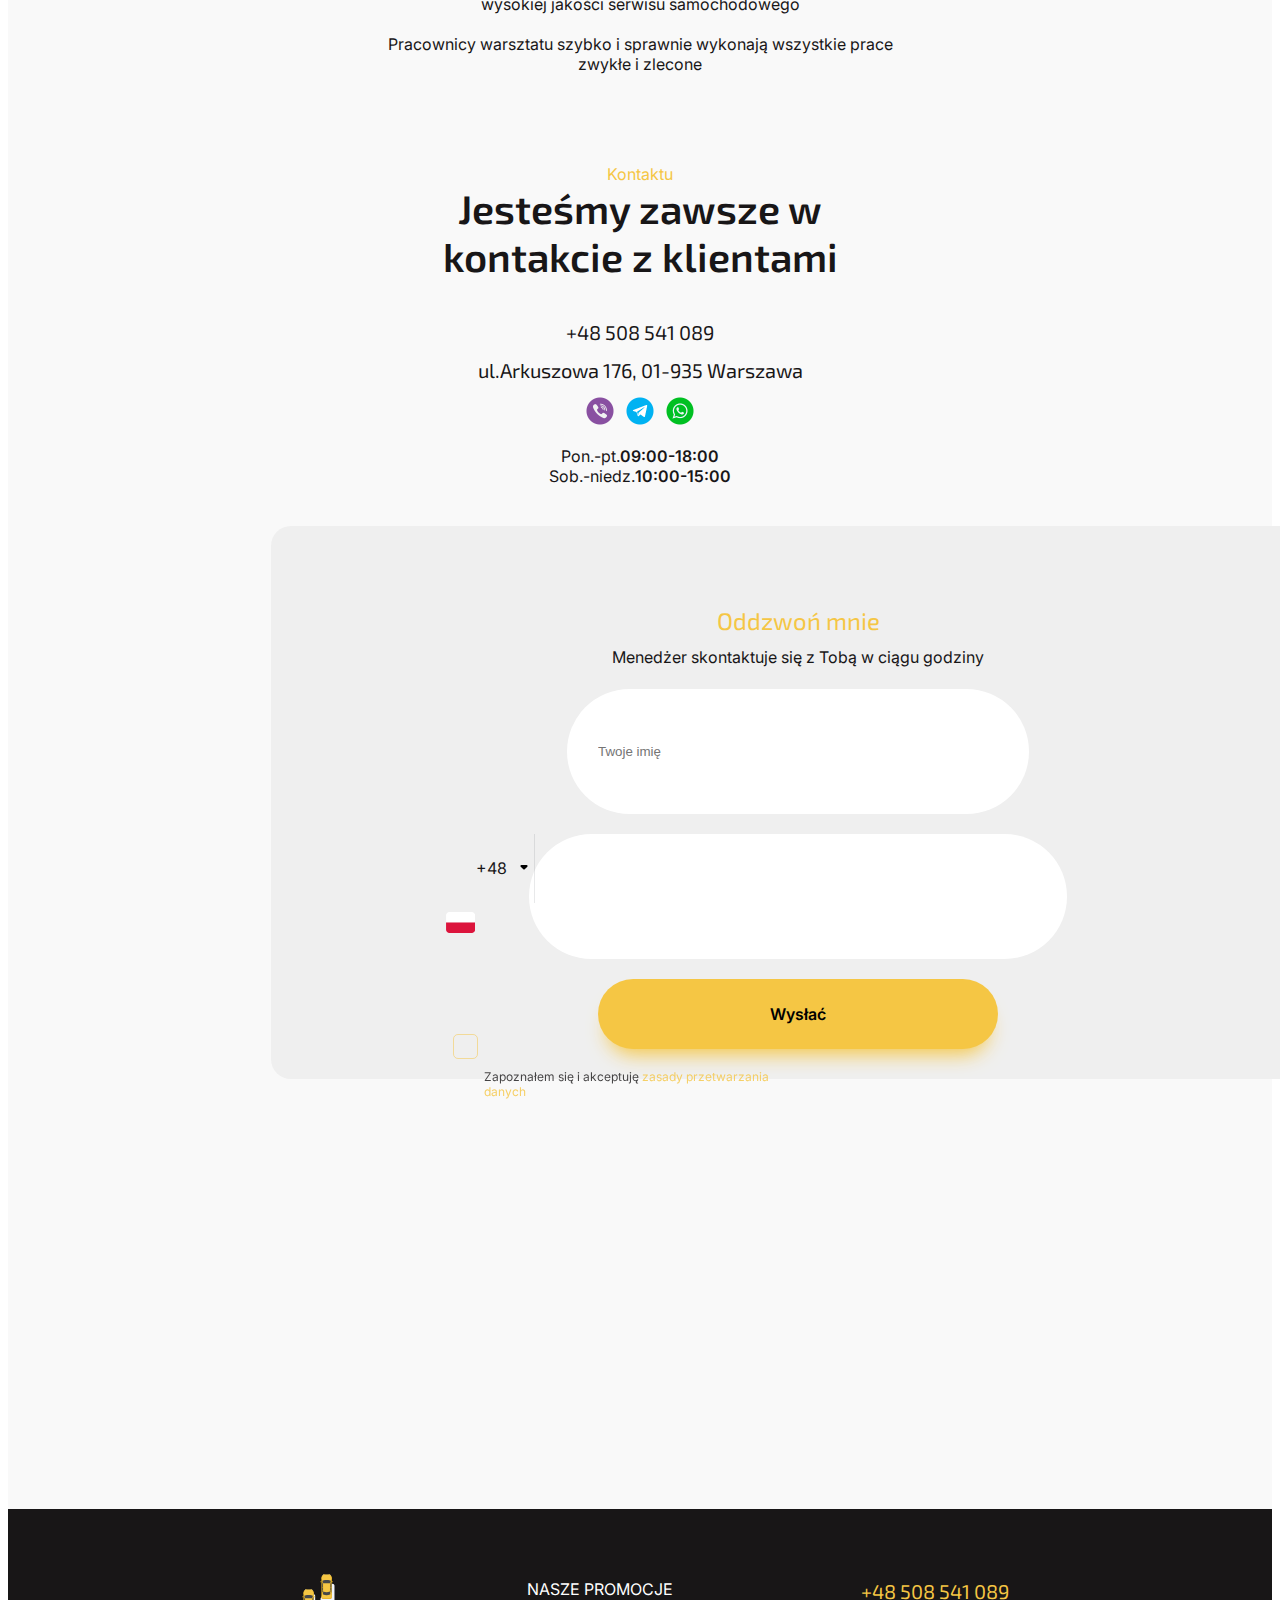
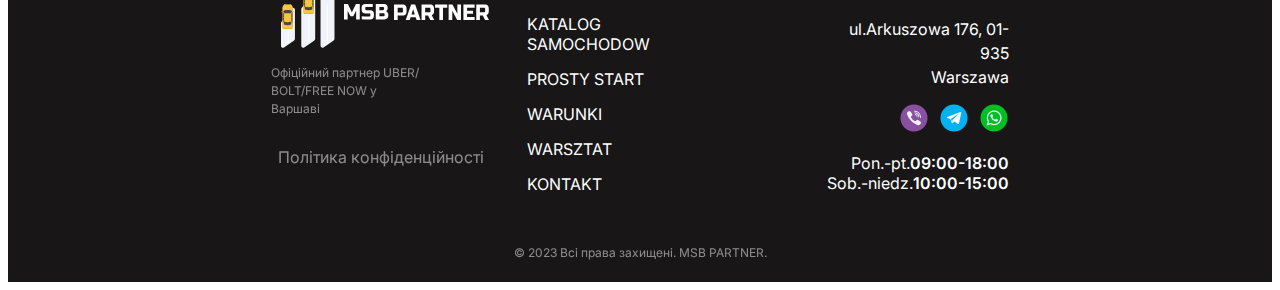
==== commit 82fc6ac6: "fixed" ====
--- a/index_pl.html
+++ b/index_pl.html
@@ -182,13 +182,6 @@
                 <ul class="catalog-car-list">
                     <li class="catalog-car-item">
                         <img class="catalog-car-img catalog-car-img-prius" src="./images/cars-catalog/toyota_prius_II-min.png" loading="lazy" alt="toyota_prius_II" width="290" height="155">
-                        <!-- <img 
-                        class="catalog-car-img"
-                        srcset="./images/cars-catalog/toyota_prius_II@1x-min.png 1x, ./images/cars-catalog/toyota_prius_II@2x-min.png 2x"
-                         src="./images/cars-catalog/toyota_prius_II@1x-min.png"
-                         loading="lazy"
-                        alt="toyota_prius_II" 
-                         width="290" height="155" > -->
                         <div class="catalog-car">
                             <h4 class="catalog-car-title">Toyota Prius II</h4>
                             <ul class="catalog-car-flexbox">
@@ -335,13 +328,6 @@
                    
                     <li class="catalog-car-item">
                         <img class="catalog-car-img" src="./images/cars-catalog/toyota_auris-min.png" loading="lazy" alt="toyota_auris" width="290" height="155">
-                        <!-- <img 
-                            srcset="./images/cars-catalog/toyota_auris@1x-min.png 1x, ./images/cars-catalog/toyota_auris@2x-min.png 2x"
-                             src="./images/cars-catalog/toyota_auris@1x-min.png"
-                             loading="lazy"
-                            alt="toyota_auris" 
-                            class="catalog-car-img"
-                             width="290" height="155" > -->
                         <div class="catalog-car">
                             
                             <h4 class="catalog-car-title">Toyota Auris</h4>
@@ -387,15 +373,7 @@
                     
                     <li class="catalog-car-item">
                         <img class="catalog-car-img catalog-car-img-honda" src="./images/cars-catalog/honda_civic-min.png" loading="lazy" alt="honda_civic" width="290" height="155">
-                        <!-- <img 
-                            srcset="./images/cars-catalog/honda_civic@1x-min.png 1x, ./images/cars-catalog/honda_civic@2x-min.png 2x"
-                             src="./images/cars-catalog/honda_civic@1x-min.png"
-                             loading="lazy"
-                            alt="honda_civic" 
-                            class="catalog-car-img"
-                             width="290" height="155" > -->
-                        <div class="catalog-car">
-                            
+                        <div class="catalog-car">                        
                             <h4 class="catalog-car-title">Honda Civic</h4>
                             <ul class="catalog-car-flexbox">
                                 <li>
@@ -752,10 +730,10 @@
                     required>             
                         <div class="icon-languages">
                             <div class="js-open-code js-close-code" role="list" aria-expanded="false">
-                                 <div class="contacts-form-icon-lang js-current"><svg  class="svg-countries" id="ua" width="29" height="21">
-                                    <use href="./images/sprite.svg#icon-ukr_lang"></use>
+                                 <div class="contacts-form-icon-lang js-current"><svg  class="svg-countries" id="pl" width="29" height="21">
+                                    <use href="./images/sprite.svg#icon-poland_lang"></use>
                                   </svg></div>
-                                  <p class="contacts-form-icon-lang-number js-number-switcher">+380</p>
+                                  <p class="contacts-form-icon-lang-number js-number-switcher">+48</p>
                                   <svg class="contacts-form-icon-arrow_down " width="10" height="5" >
                                     <use href="./images/sprite.svg#icon-arrow_down"></use>
                                   </svg>
@@ -767,8 +745,8 @@
                             <div class="language-switcher js-languages-container">
                                 <ul class="language-switcher-flexbox">
                                     <li>
-                                        <svg class="svg-countries" id="pl" width="29" height="21">
-                                          <use href="./images/sprite.svg#icon-poland_lang"></use>
+                                        <svg class="svg-countries" id="ua" width="29" height="21">
+                                          <use href="./images/sprite.svg#icon-ukr_lang"></use>
                                         </svg>
                                     </li>
                                     <li>
@@ -789,7 +767,7 @@
                             required>
                         </div>
                         <button class="contacts-form-button" type="submit">Wysłać</button>
-                        <input type="checkbox" class="contacts-form-custom-chekbox">
+                        <input type="checkbox" class="contacts-form-custom-chekbox" required>
                         <svg class="icon-checked" width="25" height="25">
                           <use href="./images/sprite.svg#icon-checkbox"></use>
                         </svg>
--- a/css/styles.css
+++ b/css/styles.css
@@ -366,7 +366,7 @@
     display: flex;
     justify-content: center;
 }
-.hero-button:hover, .hero-button:focus, .conditions-partner-box-button:hover, .conditions-partner-box-button:focus, .contacts-form-button:hover, .contacts-form-button:focus, .cookie-button:hover, .cookie-button:focus{
+.hero-button:hover, .hero-button:active, .hero-button:focus, .conditions-partner-box-button:hover, .conditions-partner-box-button:active, .conditions-partner-box-button:focus, .contacts-form-button:hover, .contacts-form-button:active, .contacts-form-button:focus, .cookie-button:hover, .cookie-button:active, .cookie-button:focus{
     background-color: #FCC01C;
     box-shadow: none;
 }
@@ -617,16 +617,16 @@
     box-shadow: 0px 15px 20px -10px var(--accent-color);
 }
 
-.catalog-car-item:hover .catalog-car-overlay, .catalog-car-item:focus .catalog-car-overlay{
+.catalog-car-item:hover .catalog-car-overlay, .catalog-car-item:focus .catalog-car-overlay, .catalog-car-item:active .catalog-car-overlay{
     transform: translateY(0);
 }
-.catalog-car-item:hover .catalog-car-price-title, .catalog-car-item:focus .catalog-car-price-title{
+.catalog-car-item:hover .catalog-car-price-title, .catalog-car-item:focus .catalog-car-price-title, .catalog-car-item:active .catalog-car-price-title{
     opacity: 0;
  }
-.catalog-car:hover .catalog-car-overlay, .catalog-car:focus .catalog-car-overlay{
+.catalog-car:hover .catalog-car-overlay, .catalog-car:focus .catalog-car-overlay, .catalog-car:active .catalog-car-overlay{
     transform: translateY(0);
 }
-.catalog-car:hover .catalog-car-price-title, .catalog-car:focus .catalog-car-price-title{
+.catalog-car:hover .catalog-car-price-title, .catalog-car:focus .catalog-car-price-title, .catalog-car:active .catalog-car-price-title{
    opacity: 0;
 }
 
@@ -719,11 +719,11 @@
     z-index: 2;
 }
 
-.catalog-car-phonebox-button:hover::after, .catalog-car-phonebox-button:focus::after {
+.catalog-car-phonebox-button:hover::after, .catalog-car-phonebox-button:focus::after, .catalog-car-phonebox-button:active::after {
    opacity: 3;
    color: var(--primary-color);
 }
-.catalog-car-phonebox-button:hover .catalog-car-phonebox-number, .catalog-car-phonebox-button:focus .catalog-car-phonebox-number {
+.catalog-car-phonebox-button:hover .catalog-car-phonebox-number, .catalog-car-phonebox-button:focus .catalog-car-phonebox-number, .catalog-car-phonebox-button:active .catalog-car-phonebox-number{
     opacity: 0;
  }
  .header-button{
@@ -1377,11 +1377,13 @@
     position: absolute;
     top: 31px;
     left: 85px;
+    cursor: pointer;
 }
 .contacts-form-icon-arrow_up{
     position: absolute;
     top: 31px;
     left: 85px;
+    cursor: pointer;
     transform: rotate(180deg);
 }
 .contacts-form-icon-line{
@@ -1709,6 +1711,7 @@
     position: absolute;
     right: 39%;
     top: 10%;
+    cursor: pointer;
 }
 @media screen and (min-width: 388px){
     .hamburger-menu-arrow{
@@ -1752,6 +1755,7 @@
 }
 .svg-countries, .icon-countries{
     border-radius: 2px;
+    cursor: pointer;
 }
 .header-svg-countries{
     box-shadow: 0px 0px 4px 0px black;
